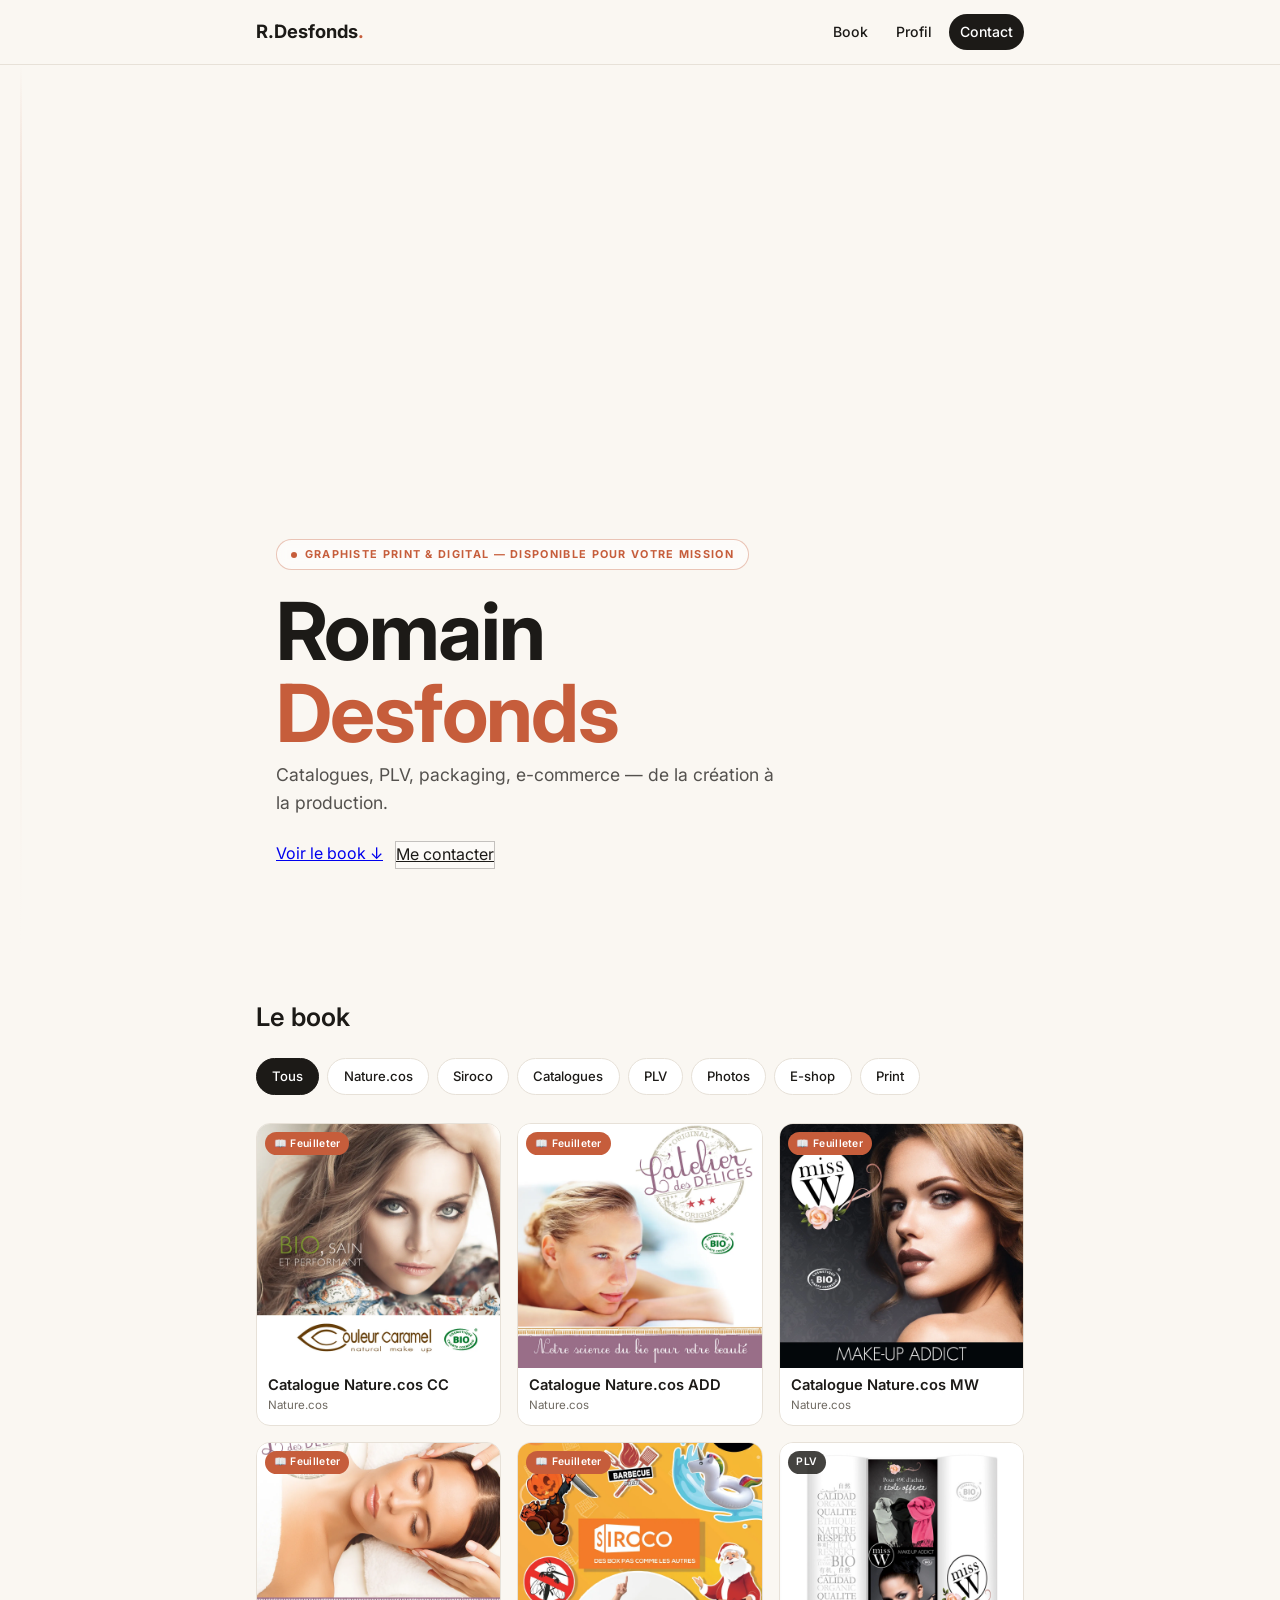
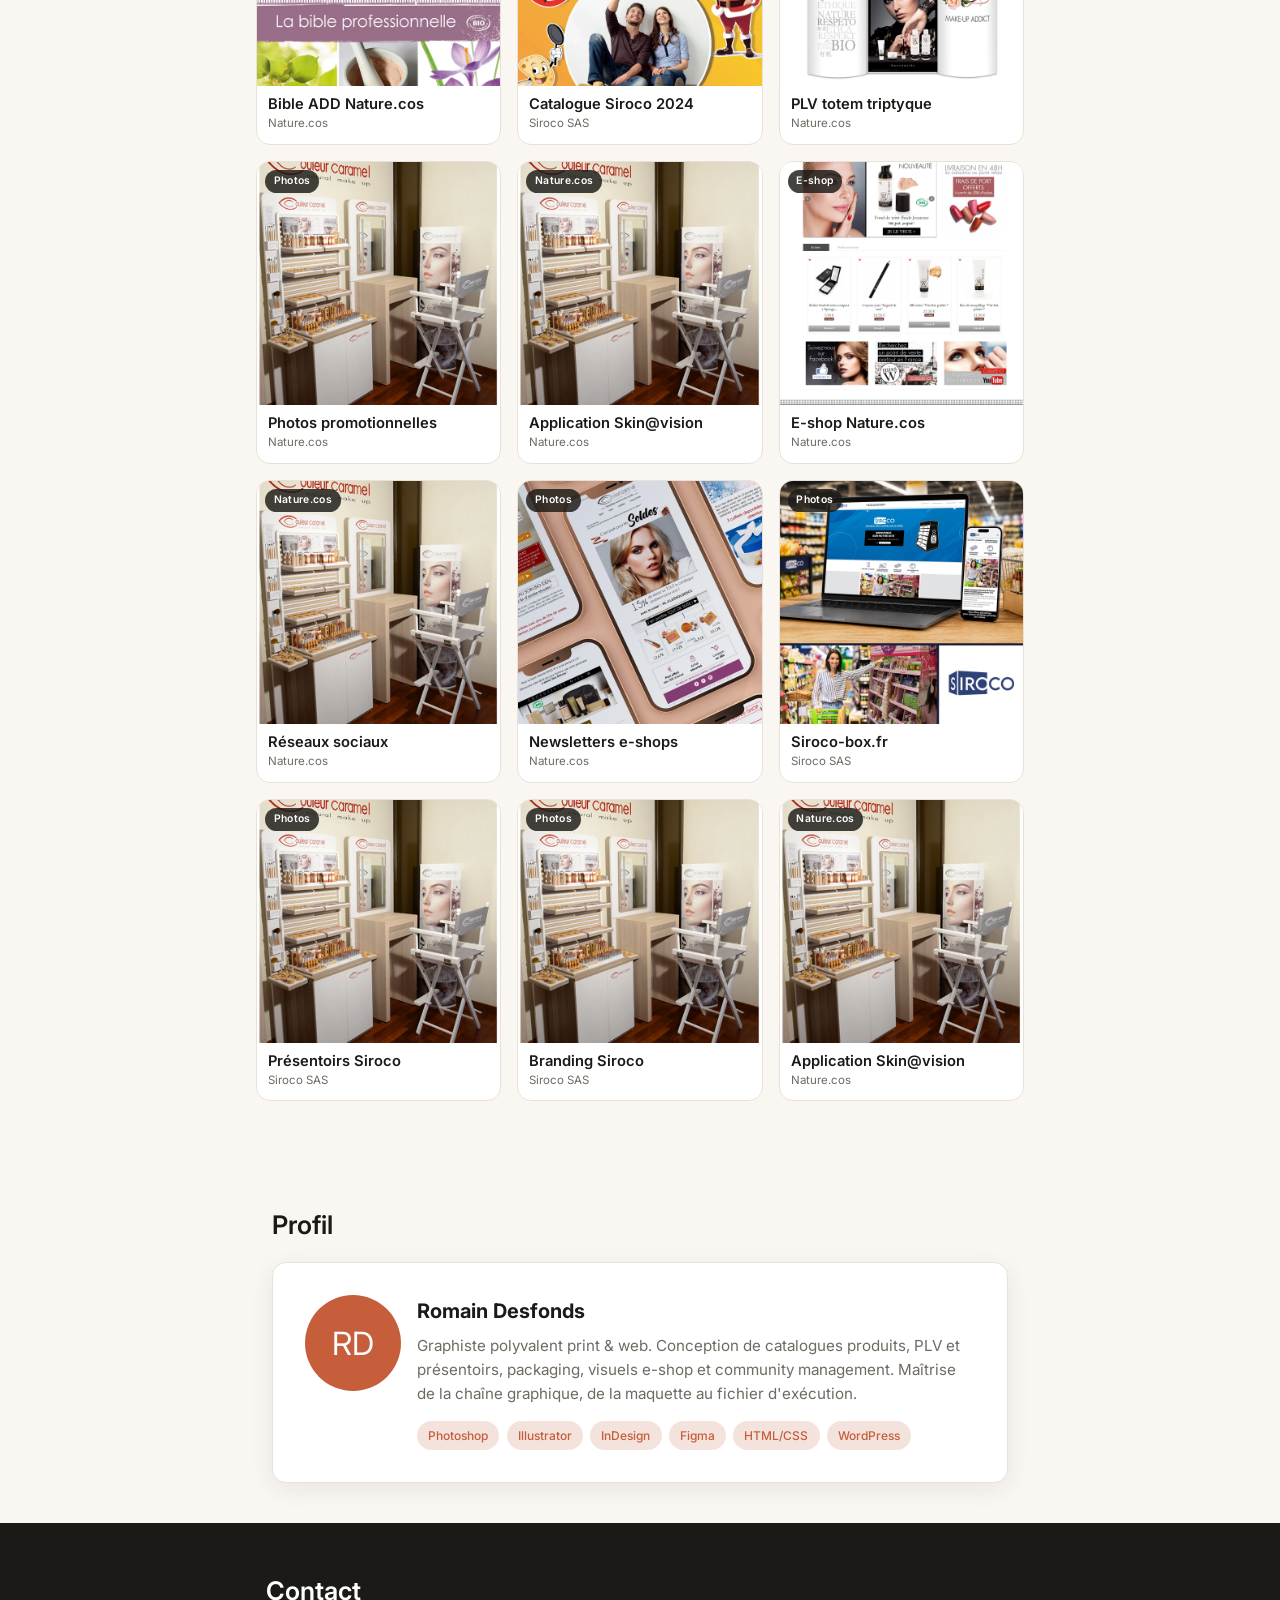
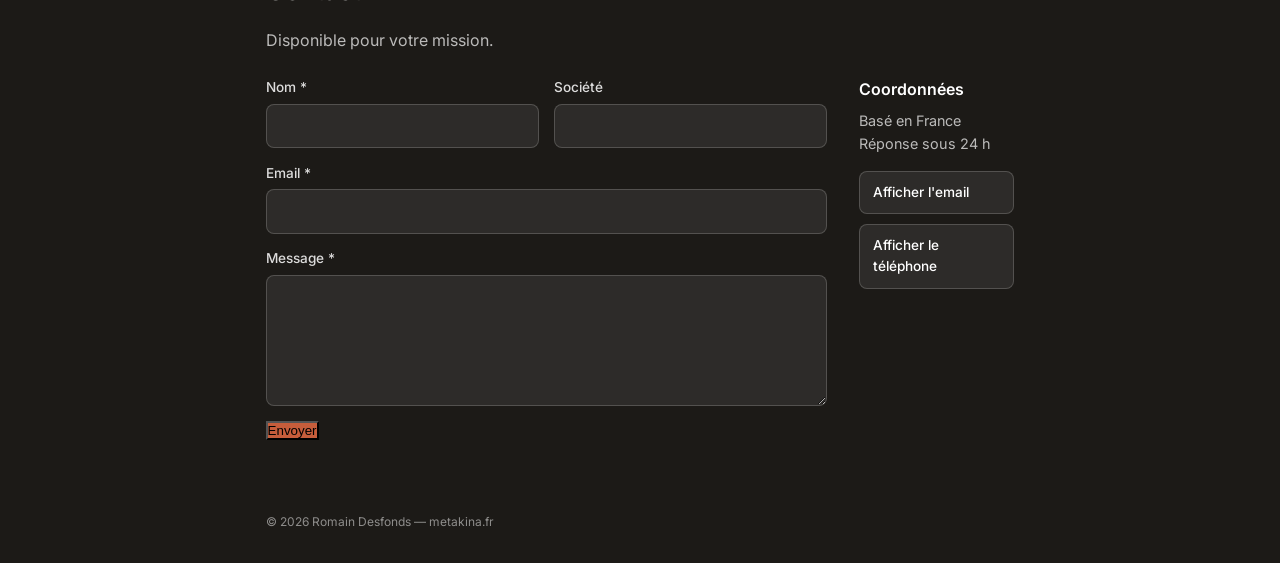
==== index.html @ f5f30b44 "maj hero" ====
<!DOCTYPE html>
<html lang="fr">
<head>
  <meta charset="UTF-8">
  <meta name="viewport" content="width=device-width, initial-scale=1.0">

  <!-- ===== SEO de base — ✏️ à personnaliser =====
       Title : 50-60 caractères max, mots-clés métier en premier -->
  <title>Graphiste print & digital — Book de Romain Desfonds</title>
  <meta name="description" content="Book de Romain Desfonds, graphiste print & digital : catalogues produits, PLV, présentoirs, packaging, visuels e-shop, newsletters et community management.">
  <meta name="author" content="Romain Desfonds">
  <meta name="robots" content="index, follow">
  <!-- ✏️ URL définitive de la page (évite le contenu dupliqué) -->
  <link rel="canonical" href="https://metakina.fr/book/">
  <meta name="theme-color" content="#faf7f2">

  <!-- ===== Open Graph (aperçu lors d'un partage LinkedIn, mail, etc.) ===== -->
  <meta property="og:type" content="website">
  <meta property="og:site_name" content="Romain Desfonds — Graphiste">
  <meta property="og:title" content="Graphiste print & digital — Book de Romain Desfonds">
  <meta property="og:description" content="Catalogues, PLV, packaging, e-shop : découvrez mon book en ligne.">
  <meta property="og:url" content="https://metakina.fr/book/">
  <!-- ✏️ Image d'aperçu 1200×630 (JPG/PNG, < 300 Ko) à créer -->
  <meta property="og:image" content="https://metakina.fr/book/assets/og-image.jpg">
  <meta property="og:locale" content="fr_FR">

  <!-- ===== Twitter/X card ===== -->
  <meta name="twitter:card" content="summary_large_image">
  <meta name="twitter:title" content="Graphiste print & digital — Book de Romain Desfonds">
  <meta name="twitter:description" content="Catalogues, PLV, packaging, e-shop : découvrez mon book en ligne.">
  <meta name="twitter:image" content="https://metakina.fr/book/assets/og-image.jpg">

  <!-- ✏️ Favicon à déposer à la racine -->
  <link rel="icon" href="favicon.ico" sizes="any">

  <!-- ===== Polices ===== -->
  <link rel="preconnect" href="https://fonts.googleapis.com">
  <link rel="preconnect" href="https://fonts.gstatic.com" crossorigin>
  <link href="https://fonts.googleapis.com/css2?family=Inter:wght@400;500;600;700&display=swap" rel="stylesheet">
  <link rel="stylesheet" href="assets/css/style.css">

  <!-- ===== Données structurées (Google : fiche personne/pro) ===== -->
  <script type="application/ld+json">
  {
    "@context": "https://schema.org",
    "@type": "Person",
    "name": "Romain Desfonds",
    "jobTitle": "Graphiste print & digital",
    "url": "https://metakina.fr/book/",
    "email": "mailto:romain.desfonds@gmail.com",
    "knowsAbout": ["Catalogues produits", "PLV", "Packaging", "E-commerce", "Community management", "Print", "Webdesign"],
    "nationality": "FR"
  }
  </script>
</head>
<body>

  <!-- ===== Header ===== -->
  <header class="site-header">
    <a class="logo" href="#top">R.Desfonds<span class="logo-dot">.</span></a>
    <nav class="site-nav" aria-label="Navigation principale">
      <a href="#book">Book</a>
      <a href="#profil">Profil</a>
      <a href="#contact" class="nav-cta">Contact</a>
    </nav>
  </header>

  <!-- Contenu principal : un seul <main> par page (repère pour Google et lecteurs d'écran) -->
  <main>

  <section class="hero" id="top">
  <!-- ✏️ Dépose ton fallback ici : assets/hero/hero-fallback.jpg (1920×1080 mini)
       Quand ta vidéo sera prête, ajoute juste le src ci-dessous (mp4, ~5-10 Mo max, muet). -->
  <video autoplay muted loop playsinline
         class="hero-media"
         poster="assets/hero/hero-fallback.jpg"
         src="assets/hero/hero-bg.mp4"></video>

  <div class="hero-line"></div>
  <div class="hero-vignette"></div>

  <div class="hero-content">
    <div class="hero-badge">
      <span class="dot"></span> Graphiste print &amp; digital — disponible pour votre mission
    </div>
    <h1 class="hero-name">Romain<br><span class="last">Desfonds</span></h1>
    <p class="hero-sub">
      Catalogues, PLV, packaging, e-commerce — de la création à la production.
    </p>
    <div class="hero-actions">
      <a href="#book" class="btn btn-primary">Voir le book ↓</a>
      <a href="#contact" class="btn btn-ghost">Me contacter</a>
    </div>
  </div>
</section>

  <!-- ===== Galerie / Book ===== -->
  <section id="book" class="gallery-section">
    <h2 class="section-title">Le book</h2>

    <!-- Filtres (chips scrollables sur mobile) — générés en JS -->
    <div class="filters" id="filters" role="tablist" aria-label="Filtrer les projets"></div>

    <!-- Grille — générée en JS depuis ITEMS -->
    <div class="grid" id="grid"></div>

    <p class="empty-msg" id="emptyMsg" hidden>Aucun projet dans cette catégorie pour le moment.</p>
  </section>

  <!-- ===== Profil ===== -->
  <section id="profil" class="profile-section">
    <h2 class="section-title">Profil</h2>
    <div class="profile-card">
      <div class="profile-avatar" aria-hidden="true">RD</div>
      <div class="profile-text">
        <h3>Romain Desfonds</h3>
        <p>
          <!-- ✏️ Remplace ce texte par ta présentation -->
          Graphiste polyvalent print &amp; web. Conception de catalogues produits,
          PLV et présentoirs, packaging, visuels e-shop et community management.
          Maîtrise de la chaîne graphique, de la maquette au fichier d'exécution.
        </p>
        <ul class="skills">
          <li>Photoshop</li><li>Illustrator</li><li>InDesign</li>
          <li>Figma</li><li>HTML/CSS</li><li>WordPress</li>
        </ul>
      </div>
    </div>
  </section>

  </main>

  <!-- ===== Contact ===== -->
  <footer id="contact" class="contact-section">
    <div class="contact-inner">
      <h2 class="section-title">Contact</h2>
      <p class="contact-intro">Disponible pour votre mission.</p>

      <div class="contact-grid">
        <!-- Colonne 75% : formulaire (l'email de destination reste côté serveur, dans contact.php) -->
        <form id="contactForm" class="contact-form" method="post" action="contact.php" novalidate>
          <div class="form-row">
            <label>Nom *
              <input type="text" name="nom" required autocomplete="name">
            </label>
            <label>Société
              <input type="text" name="societe" autocomplete="organization">
            </label>
          </div>
          <label>Email *
            <input type="email" name="email" required autocomplete="email">
          </label>
          <label>Message *
            <textarea name="message" rows="5" required></textarea>
          </label>
          <!-- Honeypot anti-bots : invisible pour un humain, un bot le remplit -->
          <input type="text" name="website" class="hp" tabindex="-1" autocomplete="off" aria-hidden="true">
          <input type="hidden" name="ts" id="formTs">
          <button type="submit" class="btn btn-primary">Envoyer</button>
          <p class="form-status" id="formStatus" role="status"></p>
        </form>

        <!-- Colonne 25% : coordonnées (email et téléphone assemblés en JS, jamais en clair dans le HTML) -->
        <aside class="contact-aside">
          <h3>Coordonnées</h3>
          <p>Basé en France<br>Réponse sous 24&nbsp;h</p>
          <button class="reveal-btn" id="revealMail" type="button">Afficher l'email</button>
          <button class="reveal-btn" id="revealTel" type="button">Afficher le téléphone</button>
        </aside>
      </div>

      <p class="footer-note">© 2026 Romain Desfonds — metakina.fr</p>
    </div>
  </footer>

  <!-- ===== Modale fiche produit (type Amazon) ===== -->
  <div class="overlay" id="productOverlay" hidden>
    <div class="product-modal" role="dialog" aria-modal="true" aria-labelledby="pmTitle">
      <button class="close-btn" data-close aria-label="Fermer">×</button>
      <div class="pm-media">
        <div class="pm-main"><img id="pmMainImg" src="" alt=""></div>
        <div class="pm-thumbs" id="pmThumbs"></div>
      </div>
      <div class="pm-info">
        <p class="pm-client" id="pmClient"></p>
        <h3 id="pmTitle"></h3>
        <p class="pm-desc" id="pmDesc"></p>
        <div class="pm-tags" id="pmTags"></div>
      </div>
    </div>
  </div>

  <!-- ===== Viewer catalogue (flipbook) ===== -->
  <div class="overlay overlay-dark" id="bookOverlay" hidden>
    <div class="book-viewer" role="dialog" aria-modal="true" aria-labelledby="bvTitle">
      <div class="bv-bar">
        <span id="bvTitle"></span>
        <button class="close-btn" data-close aria-label="Fermer">×</button>
      </div>
      <div class="bv-stage"><div id="flipbook"></div></div>
      <div class="bv-controls">
        <button id="bvPrev" class="bv-btn" aria-label="Page précédente">‹</button>
        <span id="bvPageInfo"></span>
        <button id="bvNext" class="bv-btn" aria-label="Page suivante">›</button>
      </div>
    </div>
  </div>

  <!-- Lib flipbook (pages qui tournent, tactile) -->
  <script src="https://cdn.jsdelivr.net/npm/page-flip@2.0.7/dist/js/page-flip.browser.js"></script>
  <script src="assets/js/script.js"></script>
</body>
</html>
---- assets/css/style.css ----
/* ============================================================
   Book graphiste — mobile first
   Palette : crème / encre / accent terracotta
   ============================================================ */

:root {
  --bg: #faf7f2;
  --ink: #1c1a17;
  --muted: #6f6a62;
  --accent: #c65d3b;
  --accent-soft: #f3e3dc;
  --card: #ffffff;
  --border: #e7e1d8;
  --radius: 14px;
  --shadow: 0 6px 24px rgba(28, 26, 23, .08);
  --font-title: "Inter", system-ui, sans-serif;
  --font-body: "Inter", system-ui, sans-serif;
}

* { box-sizing: border-box; margin: 0; padding: 0; }

html { scroll-behavior: smooth; }

body {
  font-family: var(--font-body);
  font-size: 1em;
  font-weight: 400;
  background: var(--bg);
  color: var(--ink);
  line-height: 1.6;
  -webkit-font-smoothing: antialiased;
}

/* Hiérarchie typographique : h1 bold 2em / h2 semibold 1.6em / texte 1em regular */
h1 { font-weight: 700; font-size: 2em; }
h2 { font-weight: 600; font-size: 1.6em; }

img { display: block; max-width: 100%; }

/* ===== Header ===== */
.site-header {
  position: sticky;
  top: 0;
  z-index: 50;
  display: flex;
  align-items: center;
  justify-content: space-between;
  padding: .8rem 1rem;
  background: rgba(250, 247, 242, .92);
  backdrop-filter: blur(8px);
  border-bottom: 1px solid var(--border);
}

.logo {
  font-family: var(--font-title);
  font-weight: 700;
  font-size: 1.15rem;
  color: var(--ink);
  text-decoration: none;
}
.logo-dot { color: var(--accent); }

.site-nav { display: flex; gap: .35rem; }
.site-nav a {
  color: var(--ink);
  text-decoration: none;
  font-size: .88rem;
  font-weight: 500;
  padding: .4rem .7rem;
  border-radius: 999px;
}
.site-nav a:hover { background: var(--accent-soft); }
.site-nav .nav-cta { background: var(--ink); color: #fff; }
.site-nav .nav-cta:hover { background: var(--accent); }

/* ===== Hero — plein écran, fallback mobile, vidéo desktop, ambiance chaude ===== */

/* --- Base mobile : pas de vidéo, juste le fallback + voile --- */
.hero {
  position: relative;
  min-height: 100svh;
  display: flex;
  align-items: flex-end;
  overflow: hidden;
  background-color: var(--bg);
  background-image: url('assets/hero/hero-fallback.jpg');
  background-size: cover;
  background-position: center;
}

.hero-media { display: none; } /* activée en desktop, voir breakpoint */

.hero-line { display: none; } /* décor desktop uniquement */

.hero-vignette {
  position: absolute;
  inset: 0;
  background: linear-gradient(
    to top,
    var(--bg) 0%,
    rgba(250, 247, 242, .85) 30%,
    rgba(250, 247, 242, .35) 60%,
    rgba(250, 247, 242, .05) 100%
  );
  pointer-events: none;
}

.hero-content {
  position: relative;
  z-index: 2;
  width: 100%;
  padding: 0 1.25rem clamp(2.5rem, 9vw, 6rem);
}

.hero-badge {
  display: inline-flex;
  align-items: center;
  gap: .5rem;
  font-size: .68rem;
  font-weight: 700;
  letter-spacing: .12em;
  text-transform: uppercase;
  color: var(--accent);
  border: 1px solid rgba(198, 93, 59, .35);
  background: rgba(255, 255, 255, .55);
  backdrop-filter: blur(6px);
  padding: .35rem .85rem;
  border-radius: 999px;
  margin-bottom: 1.25rem;
}
.hero-badge .dot {
  width: 6px; height: 6px;
  background: var(--accent);
  border-radius: 50%;
  animation: heroBlink 2s infinite;
}

.hero-name {
  font-family: var(--font-title);
  font-size: clamp(2.2rem, 9vw, 5rem);
  font-weight: 700;
  line-height: 1.02;
  letter-spacing: -.02em;
  color: var(--ink);
  margin-bottom: .5rem;
}
.hero-name .last { color: var(--accent); }

.hero-sub {
  font-size: .95rem;
  color: var(--ink);
  opacity: .75;
  line-height: 1.6;
  margin-bottom: 1.5rem;
  max-width: 32rem;
}

.hero-actions { display: flex; gap: .75rem; flex-wrap: wrap; }

.btn-ghost {
  border: 1px solid rgba(28, 26, 23, .25);
  color: var(--ink);
  background: rgba(255, 255, 255, .4);
  transition: all .2s;
}
.btn-ghost:hover { border-color: var(--accent); color: var(--accent); background: #fff; }

/* ===== Sections ===== */
.section-title {
  margin-bottom: 1rem;
}

/* Mobile : sections pleine largeur (pas de limite) */
.gallery-section { padding: 1rem 1rem 3rem; margin: 0 auto; }

/* ===== Filtres (chips) ===== */
.filters {
  display: flex;
  gap: .5rem;
  overflow-x: auto;
  padding: .25rem 0 .75rem;
  margin-bottom: 1rem;
  scrollbar-width: none;
  -webkit-overflow-scrolling: touch;
}
.filters::-webkit-scrollbar { display: none; }

.chip {
  flex: 0 0 auto;
  font: inherit;
  font-size: .82rem;
  font-weight: 500;
  padding: .45rem .95rem;
  border-radius: 999px;
  border: 1px solid var(--border);
  background: var(--card);
  color: var(--ink);
  cursor: pointer;
  white-space: nowrap;
  transition: all .15s;
}
.chip:hover { border-color: var(--accent); color: var(--accent); }
.chip.active { background: var(--ink); border-color: var(--ink); color: #fff; }

/* ===== Grille (flexbox : les visuels s'encastrent en lignes) ===== */
.grid {
  display: flex;
  flex-wrap: wrap;
  gap: .75rem;
}

.card {
  /* 2 visuels par ligne sur mobile */
  flex: 1 1 calc(50% - .375rem);
  max-width: calc(50% - .375rem);
  position: relative;
  border-radius: var(--radius);
  overflow: hidden;
  background: var(--card);
  border: 1px solid var(--border);
  cursor: pointer;
  transition: transform .2s, box-shadow .2s;
  animation: cardIn .3s ease both;
}
@keyframes cardIn {
  from { opacity: 0; transform: translateY(8px); }
  to   { opacity: 1; transform: none; }
}
.card:hover { transform: translateY(-3px); box-shadow: var(--shadow); }

/* Visuels sources en 1200×1200 : affichage plein cadre sans recadrage.
   Le ratio imposé garantit des blocs identiques quelle que soit l'image. */
.card img { width: 100%; aspect-ratio: 1 / 1; object-fit: cover; }

.card-label {
  padding: .55rem .7rem .7rem;
}
.card-label h3 { font-size: .85rem; font-weight: 600; line-height: 1.3; }
.card-label p { font-size: .72rem; color: var(--muted); }

.card-badge {
  position: absolute;
  top: .5rem;
  left: .5rem;
  background: rgba(28, 26, 23, .82);
  color: #fff;
  font-size: .65rem;
  font-weight: 600;
  padding: .2rem .55rem;
  border-radius: 999px;
  letter-spacing: .03em;
}
.card-badge.badge-book { background: var(--accent); }

.empty-msg { color: var(--muted); text-align: center; padding: 2rem 0; }

/* ===== Profil ===== */
.profile-section { padding: 2.5rem 1rem; margin: 0 auto; }

.profile-card {
  display: flex;
  flex-direction: column;
  align-items: flex-start;
  gap: 1rem;
  background: var(--card);
  border: 1px solid var(--border);
  border-radius: var(--radius);
  padding: 1.5rem;
  box-shadow: var(--shadow);
}

.profile-avatar {
  width: 72px;
  height: 72px;
  border-radius: 50%;
  background: var(--accent);
  color: #fff;
  font-family: var(--font-title);
  font-size: 1.5rem;
  display: grid;
  place-items: center;
  flex-shrink: 0;
}

.profile-text h3 { font-family: var(--font-title); font-size: 1.25rem; margin-bottom: .4rem; }
.profile-text p { color: var(--muted); font-size: .95rem; }

.skills {
  list-style: none;
  display: flex;
  flex-wrap: wrap;
  gap: .45rem;
  margin-top: .9rem;
}
.skills li {
  font-size: .75rem;
  font-weight: 500;
  background: var(--accent-soft);
  color: var(--accent);
  padding: .3rem .7rem;
  border-radius: 999px;
}

/* ===== Contact ===== */
.contact-section {
  padding: 3rem 1rem 2rem;
  background: var(--ink);
  color: #fff;
}
.contact-section .section-title { color: #fff; }
.contact-intro { color: rgba(255, 255, 255, .7); margin-bottom: 1.5rem; }
.contact-section .btn-primary { background: var(--accent); }
.contact-section .btn-primary:hover { background: #fff; color: var(--ink); }

/* Mobile : colonnes empilées ; desktop : 75 / 25 (voir breakpoint) */
.contact-grid {
  display: flex;
  flex-direction: column;
  gap: 2rem;
}

.contact-form { display: flex; flex-direction: column; gap: .9rem; }
.form-row { display: flex; flex-direction: column; gap: .9rem; }

.contact-form label {
  display: flex;
  flex-direction: column;
  gap: .3rem;
  font-size: .85rem;
  font-weight: 500;
  color: rgba(255, 255, 255, .85);
  flex: 1;
}
.contact-form input,
.contact-form textarea {
  font: inherit;
  color: #fff;
  background: rgba(255, 255, 255, .08);
  border: 1px solid rgba(255, 255, 255, .18);
  border-radius: 8px;
  padding: .65rem .8rem;
}
.contact-form input:focus,
.contact-form textarea:focus {
  outline: none;
  border-color: var(--accent);
  background: rgba(255, 255, 255, .12);
}
.contact-form textarea { resize: vertical; }
.contact-form .btn { align-self: flex-start; }

/* Honeypot : hors écran (surtout pas display:none, certains bots le détectent) */
.hp { position: absolute; left: -9999px; width: 1px; height: 1px; opacity: 0; }

.form-status { font-size: .85rem; min-height: 1.3em; }
.form-status.ok { color: #8fce9a; }
.form-status.err { color: #e89a8a; }

.contact-aside h3 { font-size: 1em; font-weight: 600; margin-bottom: .4rem; }
.contact-aside p { color: rgba(255, 255, 255, .7); font-size: .9rem; margin-bottom: 1rem; }

.reveal-btn {
  display: block;
  width: 100%;
  font: inherit;
  font-size: .85rem;
  font-weight: 500;
  text-align: left;
  color: #fff;
  background: rgba(255, 255, 255, .08);
  border: 1px solid rgba(255, 255, 255, .18);
  border-radius: 8px;
  padding: .6rem .8rem;
  margin-bottom: .6rem;
  cursor: pointer;
}
.reveal-btn:hover { border-color: var(--accent); }
.contact-aside a { color: var(--accent); word-break: break-all; }

.footer-note { font-size: .75rem; margin-top: 2.5rem; color: rgba(255, 255, 255, .5); }

/* ============================================================
   Overlays / modales
   ============================================================ */
.overlay {
  position: fixed;
  inset: 0;
  z-index: 100;
  background: rgba(28, 26, 23, .55);
  backdrop-filter: blur(4px);
  display: flex;
  align-items: center;
  justify-content: center;
  padding: 1rem;
  animation: fadeIn .35s ease;
}
.overlay[hidden] { display: none; }
.overlay-dark { background: rgba(15, 14, 12, .88); }

@keyframes fadeIn { from { opacity: 0; } to { opacity: 1; } }

/* Apparition douce des contenus de modale (fiche produit + flipbook) */
@keyframes softIn {
  from { opacity: 0; transform: translateY(18px) scale(.97); }
  to   { opacity: 1; transform: none; }
}

.close-btn {
  background: var(--ink);
  color: #fff;
  border: none;
  width: 34px;
  height: 34px;
  border-radius: 50%;
  font-size: 1.15rem;
  line-height: 1;
  cursor: pointer;
  flex-shrink: 0;
}
.close-btn:hover { background: var(--accent); }

/* ===== Modale fiche produit (type Amazon) ===== */
.product-modal {
  position: relative;
  background: var(--card);
  border-radius: var(--radius);
  width: 100%;
  /* ×1,5 desktop (ex-920px) : 88vw sur écrans moyens, plafonné à 1380px
     sur les grands — min() prend automatiquement la plus petite valeur. */
  max-width: min(1380px, 88vw);
  max-height: 92dvh;
  overflow-y: auto;
  padding: 1.25rem;
  animation: softIn .5s cubic-bezier(.16, 1, .3, 1);
}
.product-modal .close-btn { position: absolute; top: .75rem; right: .75rem; z-index: 2; }

.pm-main {
  border-radius: 10px;
  overflow: hidden;
  border: 1px solid var(--border);
  background: #fff;
}
.pm-main img {
  width: 100%;
  aspect-ratio: 1 / 1;
  object-fit: contain;
  transition: opacity .25s ease; /* fondu au changement de vignette */
}

.pm-thumbs {
  display: flex;
  gap: .5rem;
  margin-top: .6rem;
  overflow-x: auto;
  padding-bottom: .25rem;
}
.pm-thumbs button {
  flex: 0 0 auto;
  width: 90px;   /* vignettes agrandies en proportion (ex-60px) */
  height: 90px;
  padding: 0;
  border-radius: 8px;
  border: 2px solid var(--border);
  overflow: hidden;
  cursor: pointer;
  background: #fff;
}
.pm-thumbs button img { width: 100%; height: 100%; object-fit: cover; }
.pm-thumbs button.active { border-color: var(--accent); }
.pm-thumbs button:hover { border-color: var(--ink); }

/* Points de position (mobile uniquement — masqués en desktop) */
.pm-dots {
  display: flex;
  justify-content: center;
  gap: 6px;
  margin-top: .6rem;
}
.pm-dots span {
  width: 8px;
  height: 8px;
  border-radius: 50%;
  background: var(--border);
  transition: background .2s;
}
.pm-dots span.active { background: var(--accent); }

/* ============================================================
   MOBILE UNIQUEMENT (< 900px) : visionneuse plein écran façon
   Amazon — fond blanc opaque, visuel au centre à son ratio
   naturel, mini-vignettes en bas, navigation au swipe.
   ⚠️ Ces règles doivent IMPÉRATIVEMENT rester dans ce @media,
   sinon elles s'appliquent aussi au desktop.
   ============================================================ */
@media (max-width: 899px) {
  /* fond blanc opaque, plein écran (le flipbook garde son fond sombre) */
  #productOverlay { padding: 0; background: #fff; backdrop-filter: none; }

  .product-modal {
    width: 100%;
    height: 100dvh;
    max-width: none;
    max-height: none;
    border-radius: 0;
    padding: 1rem;
    display: flex;
    flex-direction: column;
    gap: .5rem;
  }

  /* épuré : titre seul en haut, pas de description/tags/société */
  .pm-info { order: -1; margin-top: 0; padding-right: 3rem; }
  .pm-info h3 { font-size: 1.05rem; }
  .pm-client, .pm-desc, .pm-tags { display: none; }

  /* le visuel occupe tout l'espace restant, à son ratio naturel */
  .pm-media { flex: 1; min-height: 0; display: flex; flex-direction: column; }
  .pm-main {
    flex: 1;
    min-height: 0;
    border: none;
    display: flex;
    align-items: center;
    justify-content: center;
  }
  .pm-main img {
    aspect-ratio: auto;
    width: 100%;
    max-height: 100%;
    object-fit: contain;
  }

  /* mini-vignettes centrées en bas, façon Amazon
     (elles servent aussi d'indicateur de position) */
  .pm-thumbs {
    display: flex;
    justify-content: center;
    margin-top: .5rem;
    flex: 0 0 auto;
  }
  .pm-thumbs button { width: 52px; height: 52px; border-radius: 6px; }

  /* les vignettes remplacent les points */
  .pm-dots { display: none; }
}

.pm-info { margin-top: 1rem; }
.pm-client {
  font-size: .75rem;
  font-weight: 600;
  text-transform: uppercase;
  letter-spacing: .08em;
  color: var(--accent);
}
.pm-info h3 { font-family: var(--font-title); font-size: 1.3rem; margin: .2rem 0 .5rem; }
.pm-desc { color: var(--muted); font-size: .92rem; }

.pm-tags { display: flex; flex-wrap: wrap; gap: .4rem; margin-top: .9rem; }
.pm-tags span {
  font-size: .7rem;
  font-weight: 500;
  background: var(--accent-soft);
  color: var(--accent);
  padding: .25rem .6rem;
  border-radius: 999px;
}

/* ===== Viewer catalogue (flipbook) ===== */
.book-viewer {
  width: 100%;
  max-width: 1500px; /* +50 % : le livre occupe bien plus d'écran */
  height: 100%;
  max-height: 96dvh;
  display: flex;
  flex-direction: column;
  gap: .5rem;
  animation: softIn .5s cubic-bezier(.16, 1, .3, 1);
}

.bv-bar {
  display: flex;
  align-items: center;
  justify-content: space-between;
  gap: 1rem;
  color: #fff;
}
.bv-bar span { font-family: var(--font-title); font-size: 1rem; }

.bv-stage {
  flex: 1;
  min-height: 0;
  display: flex;
  align-items: center;
  justify-content: center;
}
#flipbook { touch-action: pan-y; }
#flipbook .page {
  background: #fff;
  overflow: hidden;
  box-shadow: 0 4px 20px rgba(0, 0, 0, .4);
}
#flipbook .page img {
  width: 100%;
  height: 100%;
  object-fit: cover;
  user-select: none;
  -webkit-user-drag: none;
}

.bv-controls {
  display: flex;
  align-items: center;
  justify-content: center;
  gap: 1rem;
  color: rgba(255, 255, 255, .85);
  font-size: .85rem;
  padding-bottom: .25rem;
}
.bv-btn {
  background: rgba(255, 255, 255, .12);
  color: #fff;
  border: none;
  width: 40px;
  height: 40px;
  border-radius: 50%;
  font-size: 1.4rem;
  line-height: 1;
  cursor: pointer;
}
.bv-btn:hover { background: var(--accent); }

/* Verrouille le scroll du fond quand une modale est ouverte */
body.no-scroll { overflow: hidden; }

/* ============================================================
   Breakpoints — desktop
   ============================================================ */
@media (min-width: 640px) {
  .grid { gap: 1rem; }
  .card {
    flex: 1 1 calc(33.333% - .67rem);
    max-width: calc(33.333% - .67rem);
  }
  .card-label h3 { font-size: .92rem; }

  /* Hero : vidéo en fond + décor ligne verticale */
  .hero-media {
    display: block;
    position: absolute;
    inset: 0;
    width: 100%;
    height: 100%;
    object-fit: cover;
    opacity: .55;
  }
  .hero-line {
    display: block;
    position: absolute;
    left: 1.25rem;
    top: 0;
    bottom: 0;
    width: 2px;
    background: linear-gradient(to bottom, transparent, var(--accent) 30%, var(--accent) 70%, transparent);
    opacity: .35;
  }
}

@media (min-width: 900px) {
  /* Navbar : fond pleine largeur, contenu aligné sur la colonne de 60% */
  .site-header { padding: .9rem 20%; }

  /* Desktop : les sections tiennent dans un max-width de 60%
     ⚠️ .hero N'EST PAS dans cette liste : la section reste full-bleed,
     seul son contenu (.hero-content) est recentré, ci-dessous. */
  .gallery-section,
  .profile-section {
    max-width: 60%;
    margin-inline: auto;
  }
  .contact-inner {
    max-width: 60%;
    margin-inline: auto;
  }

  /* Hero : le contenu texte se recentre, la vidéo reste plein écran */
  .hero-content { max-width: 60%; margin-inline: auto; }
  .hero-sub { font-size: 1.1rem; }

  /* Contact : 2 colonnes 75 / 25 */
  .contact-grid { flex-direction: row; }
  .contact-form { flex: 0 0 75%; max-width: 75%; }
  .contact-aside { flex: 1; }
  .form-row { flex-direction: row; }

  .gallery-section { padding: 2rem 0 4rem; }
  .card {
    flex: 1 1 calc(33.333% - .67rem);
    max-width: calc(33.333% - .67rem);
  }

  .profile-card { flex-direction: row; padding: 2rem; }
  .profile-avatar { width: 96px; height: 96px; font-size: 2rem; }

  .product-modal {
    display: flex;
    flex-direction: column;
    gap: 1.25rem;
    padding: 2rem 2.5rem;
    max-width: min(1160px, 90vw);
  }
  .pm-info { order: -1; margin-top: 0; padding-right: 3.5rem; }

  .pm-media {
    display: flex;
    gap: 1rem;
    align-items: flex-start;
    width: 100%;
  }
  .pm-main { flex: 1; min-width: 0; }
  .pm-main img { max-height: 62vh; }

  .pm-thumbs {
    flex: 0 0 auto;
    flex-direction: column;
    width: 92px;
    margin-top: 0;
    max-height: 62vh;
    overflow-y: auto;
    overflow-x: hidden;
    padding: 3px 6px 3px 3px;
  }
  .pm-thumbs button { width: 80px; height: 80px; }
  .pm-dots { display: none; }
}
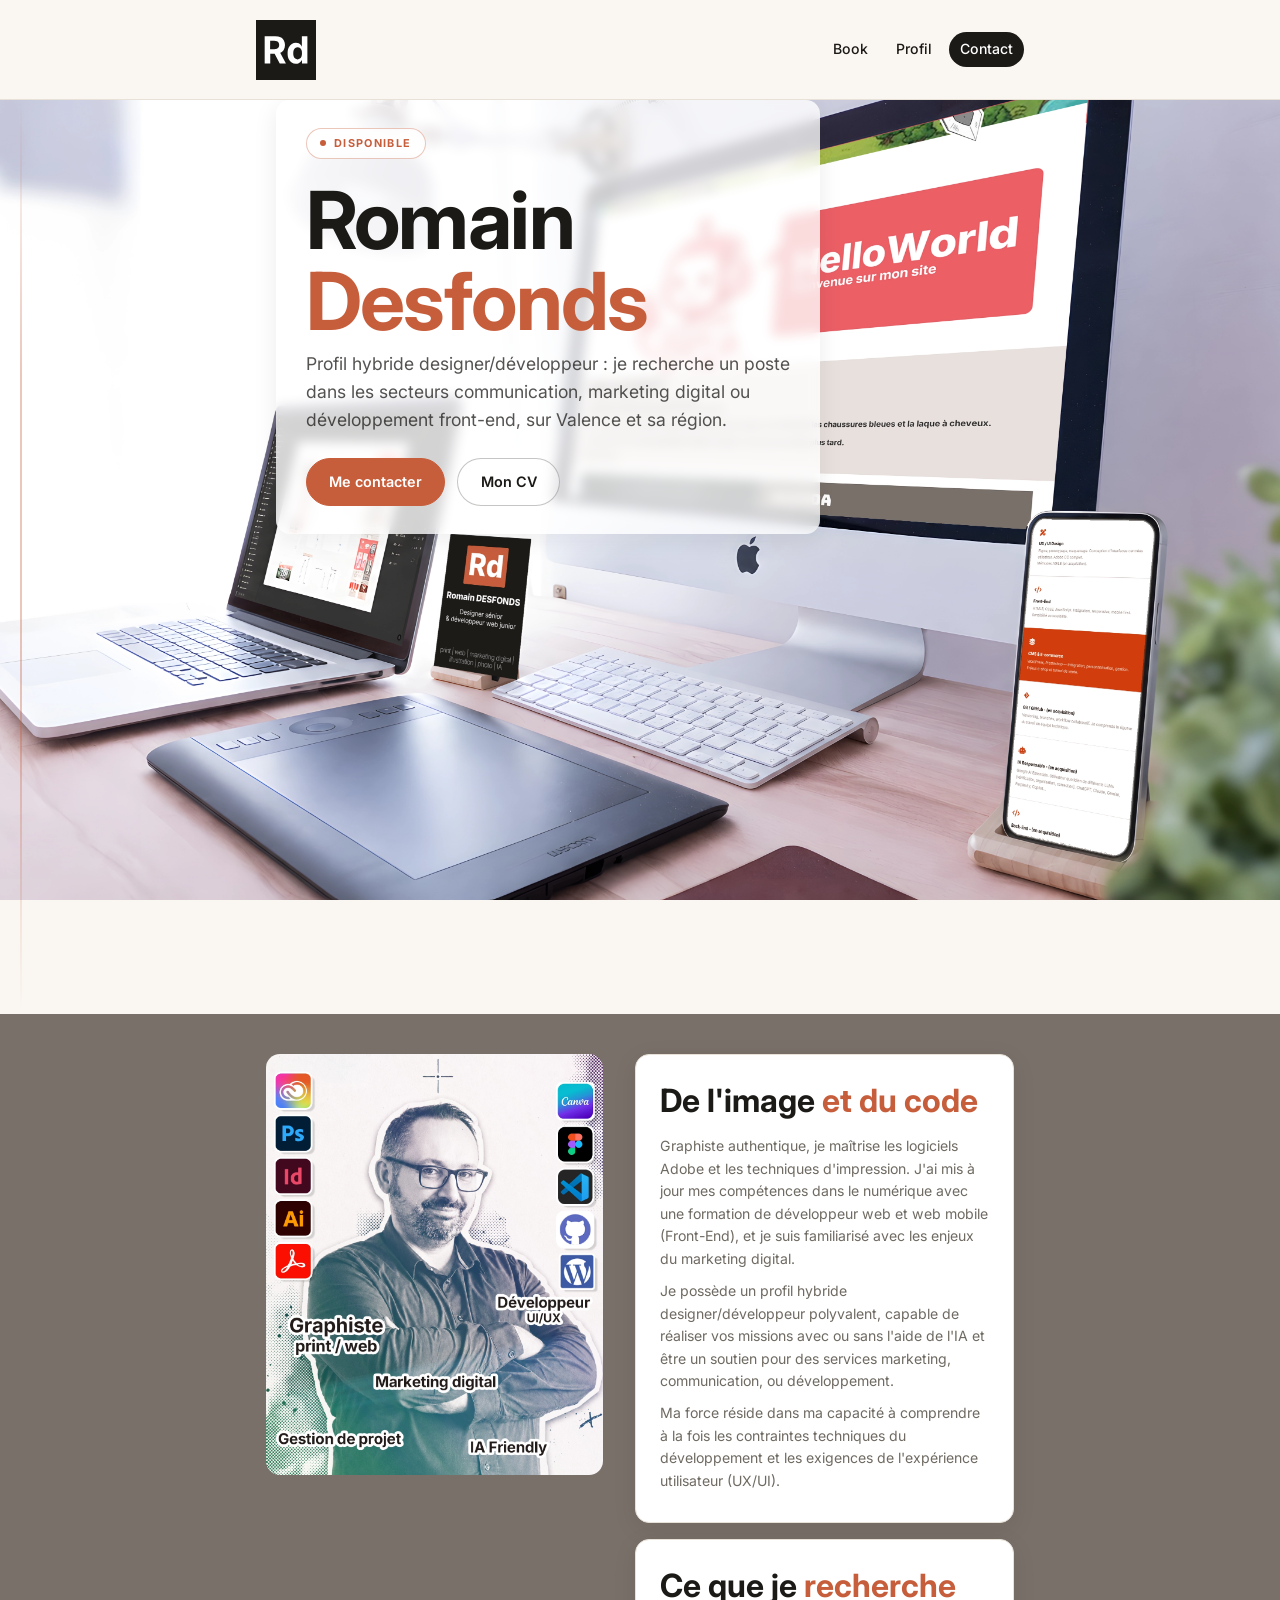
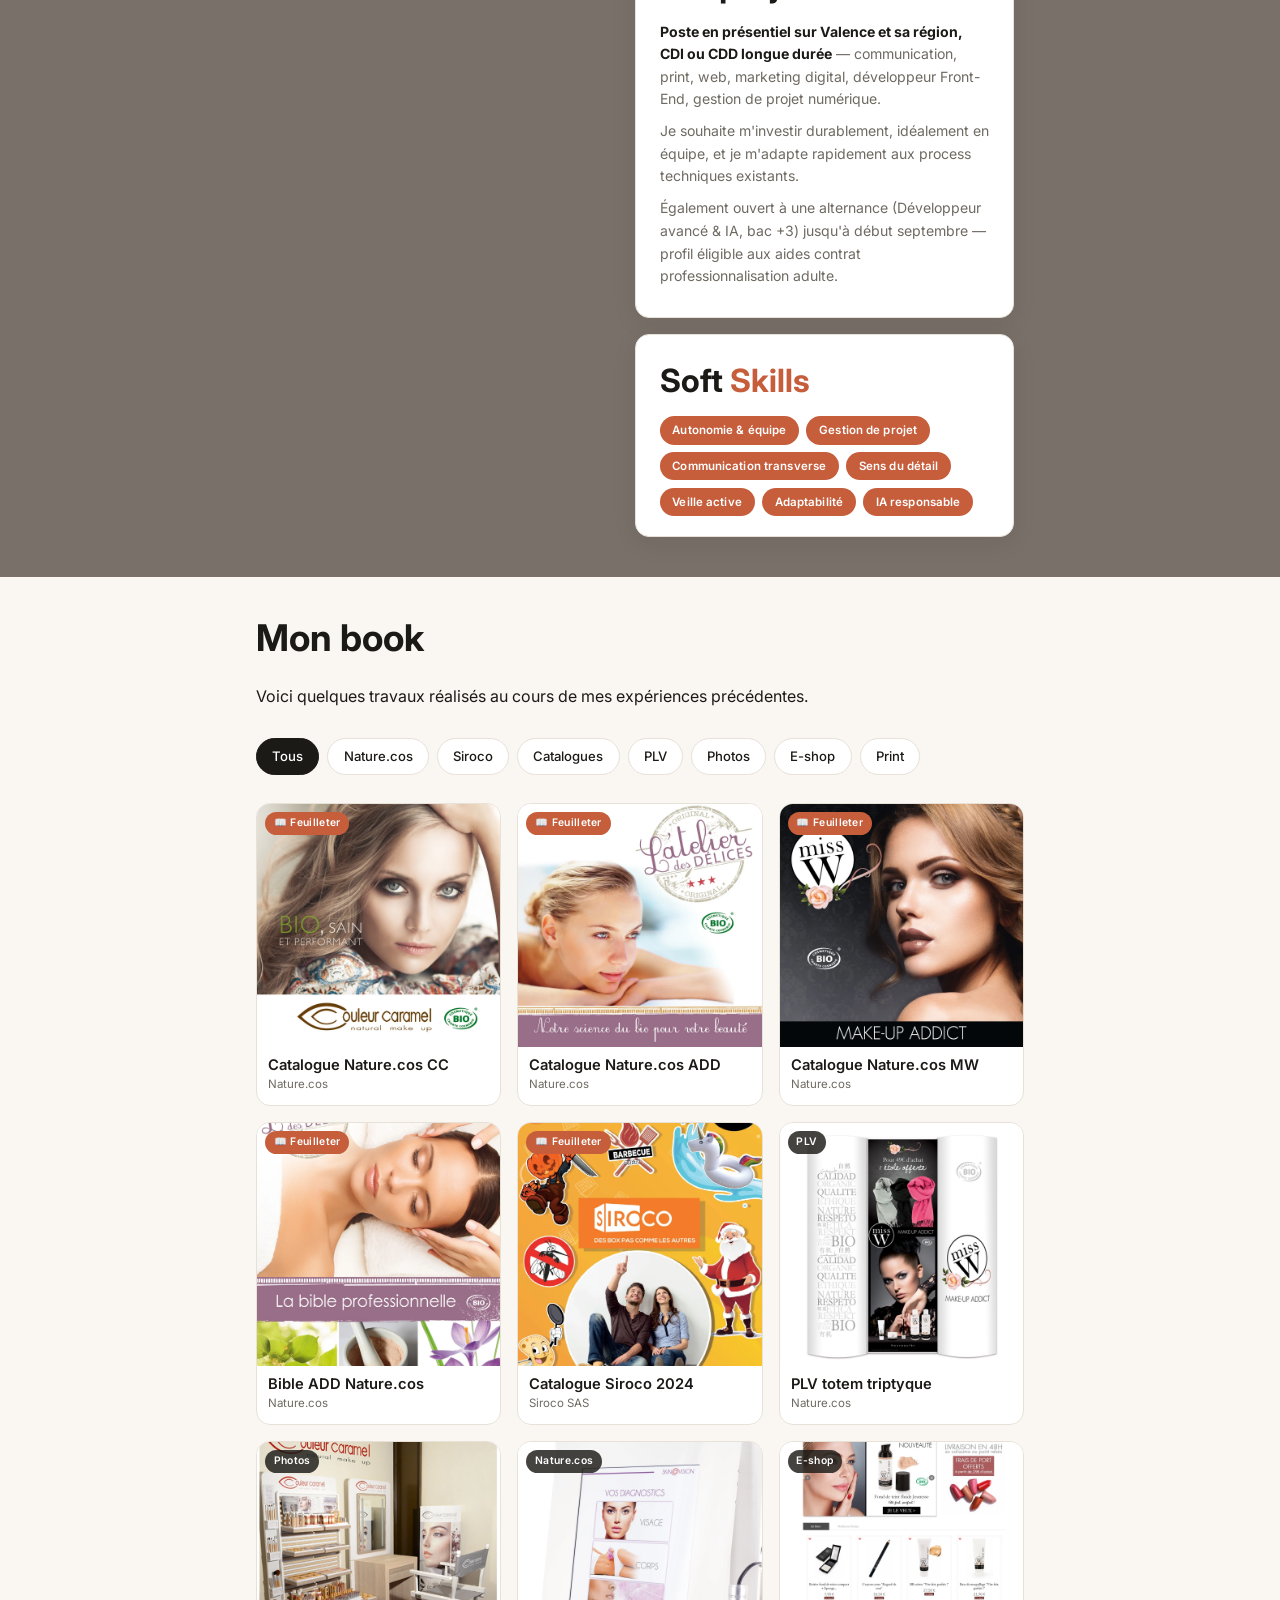
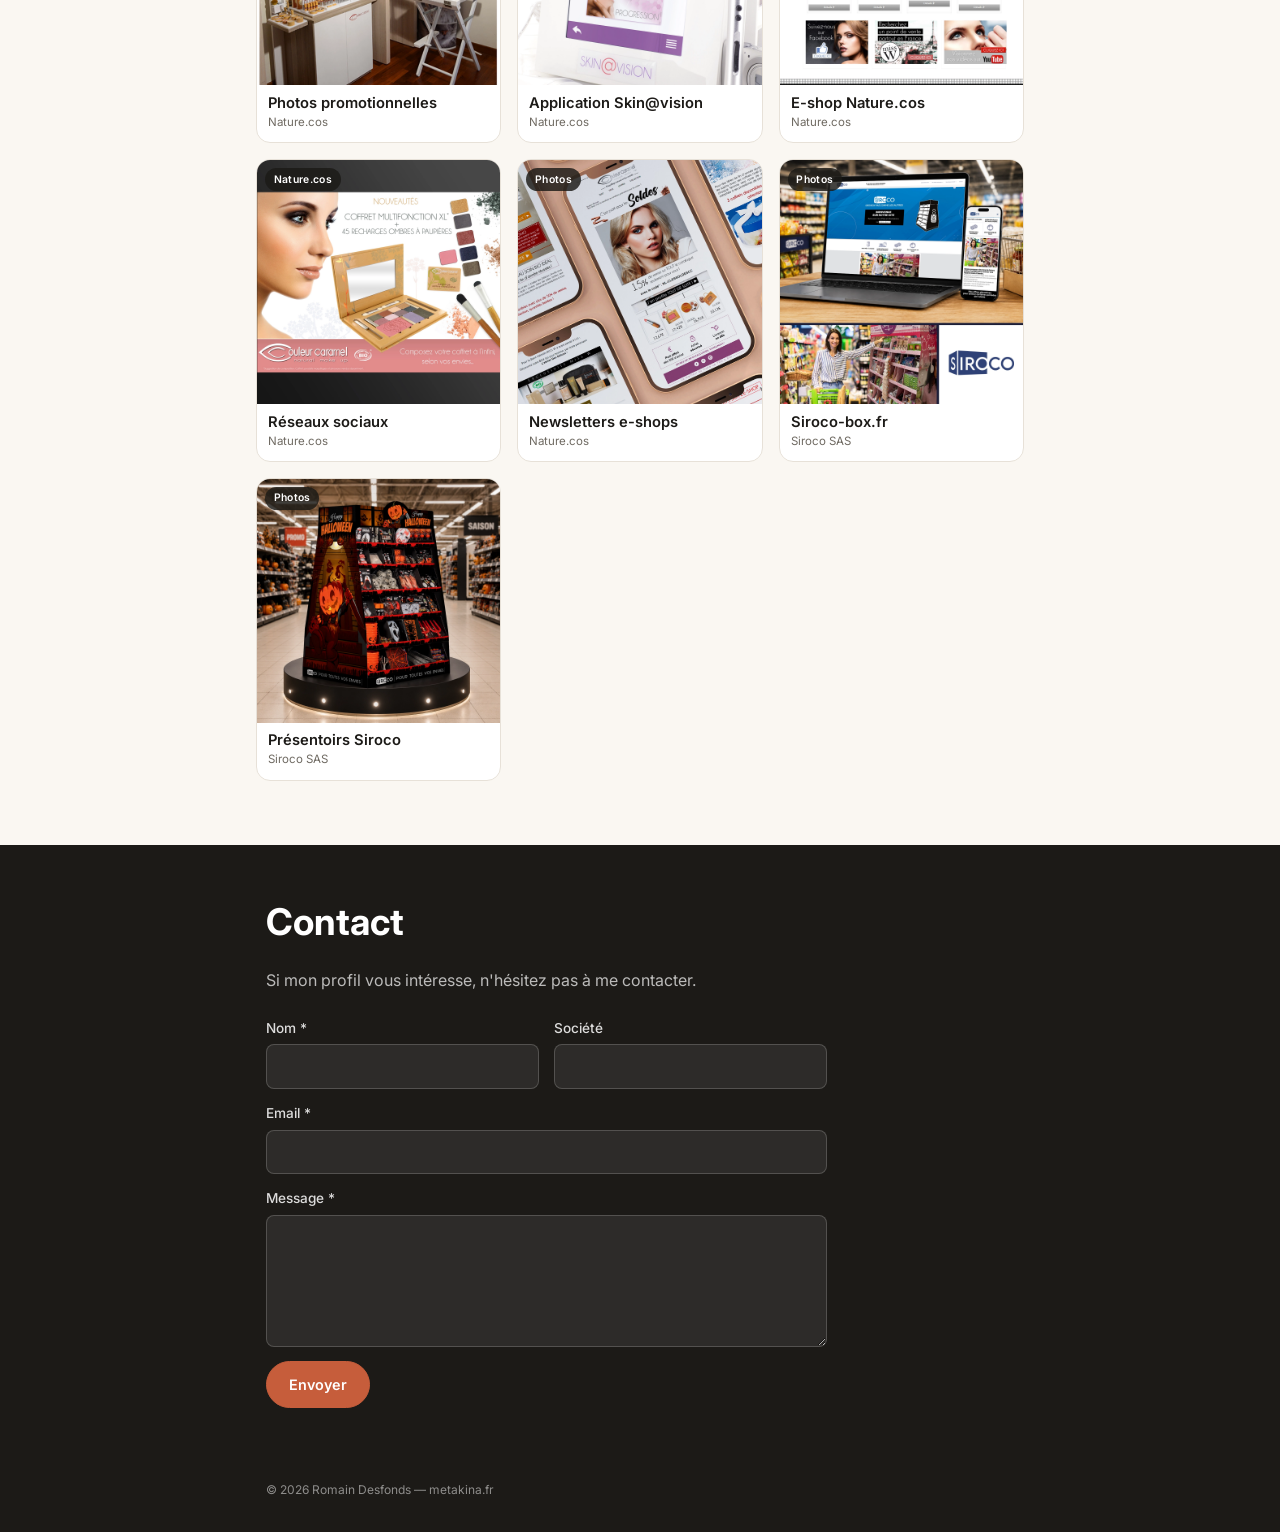
==== commit ff93ff3e: "maj mobile" ====
--- a/index.html
+++ b/index.html
@@ -10,17 +10,15 @@
   <meta name="description" content="Book de Romain Desfonds, graphiste print & digital : catalogues produits, PLV, présentoirs, packaging, visuels e-shop, newsletters et community management.">
   <meta name="author" content="Romain Desfonds">
   <meta name="robots" content="index, follow">
-  <!-- ✏️ URL définitive de la page (évite le contenu dupliqué) -->
   <link rel="canonical" href="https://metakina.fr/book/">
   <meta name="theme-color" content="#faf7f2">
 
-  <!-- ===== Open Graph (aperçu lors d'un partage LinkedIn, mail, etc.) ===== -->
+  <!-- ===== Open Graph ===== -->
   <meta property="og:type" content="website">
   <meta property="og:site_name" content="Romain Desfonds — Graphiste">
   <meta property="og:title" content="Graphiste print & digital — Book de Romain Desfonds">
   <meta property="og:description" content="Catalogues, PLV, packaging, e-shop : découvrez mon book en ligne.">
   <meta property="og:url" content="https://metakina.fr/book/">
-  <!-- ✏️ Image d'aperçu 1200×630 (JPG/PNG, < 300 Ko) à créer -->
   <meta property="og:image" content="https://metakina.fr/book/assets/og-image.jpg">
   <meta property="og:locale" content="fr_FR">
 
@@ -30,7 +28,6 @@
   <meta name="twitter:description" content="Catalogues, PLV, packaging, e-shop : découvrez mon book en ligne.">
   <meta name="twitter:image" content="https://metakina.fr/book/assets/og-image.jpg">
 
-  <!-- ✏️ Favicon à déposer à la racine -->
   <link rel="icon" href="favicon.ico" sizes="any">
 
   <!-- ===== Polices ===== -->
@@ -39,7 +36,7 @@
   <link href="https://fonts.googleapis.com/css2?family=Inter:wght@400;500;600;700&display=swap" rel="stylesheet">
   <link rel="stylesheet" href="assets/css/style.css">
 
-  <!-- ===== Données structurées (Google : fiche personne/pro) ===== -->
+  <!-- ===== Données structurées ===== -->
   <script type="application/ld+json">
   {
     "@context": "https://schema.org",
@@ -57,7 +54,9 @@
 
   <!-- ===== Header ===== -->
   <header class="site-header">
-    <a class="logo" href="#top">R.Desfonds<span class="logo-dot">.</span></a>
+    <a class="logo" href="#top">
+      <img src="assets/SVG/logo-rd.svg" alt="Romain Desfonds" class="logo-img">
+    </a>
     <nav class="site-nav" aria-label="Navigation principale">
       <a href="#book">Book</a>
       <a href="#profil">Profil</a>
@@ -65,79 +64,106 @@
     </nav>
   </header>
 
-  <!-- Contenu principal : un seul <main> par page (repère pour Google et lecteurs d'écran) -->
   <main>
 
-  <section class="hero" id="top">
-  <!-- ✏️ Dépose ton fallback ici : assets/hero/hero-fallback.jpg (1920×1080 mini)
-       Quand ta vidéo sera prête, ajoute juste le src ci-dessous (mp4, ~5-10 Mo max, muet). -->
-  <video autoplay muted loop playsinline
-         class="hero-media"
-         poster="assets/hero/hero-fallback.jpg"
-         src="assets/hero/hero-bg.mp4"></video>
-
-  <div class="hero-line"></div>
-  <div class="hero-vignette"></div>
-
-  <div class="hero-content">
-    <div class="hero-badge">
-      <span class="dot"></span> Graphiste print &amp; digital — disponible pour votre mission
-    </div>
-    <h1 class="hero-name">Romain<br><span class="last">Desfonds</span></h1>
-    <p class="hero-sub">
-      Catalogues, PLV, packaging, e-commerce — de la création à la production.
-    </p>
-    <div class="hero-actions">
-      <a href="#book" class="btn btn-primary">Voir le book ↓</a>
-      <a href="#contact" class="btn btn-ghost">Me contacter</a>
-    </div>
-  </div>
-</section>
-
-  <!-- ===== Galerie / Book ===== -->
-  <section id="book" class="gallery-section">
-    <h2 class="section-title">Le book</h2>
-
-    <!-- Filtres (chips scrollables sur mobile) — générés en JS -->
-    <div class="filters" id="filters" role="tablist" aria-label="Filtrer les projets"></div>
-
-    <!-- Grille — générée en JS depuis ITEMS -->
-    <div class="grid" id="grid"></div>
-
-    <p class="empty-msg" id="emptyMsg" hidden>Aucun projet dans cette catégorie pour le moment.</p>
-  </section>
-
-  <!-- ===== Profil ===== -->
-  <section id="profil" class="profile-section">
-    <h2 class="section-title">Profil</h2>
-    <div class="profile-card">
-      <div class="profile-avatar" aria-hidden="true">RD</div>
-      <div class="profile-text">
-        <h3>Romain Desfonds</h3>
-        <p>
-          <!-- ✏️ Remplace ce texte par ta présentation -->
-          Graphiste polyvalent print &amp; web. Conception de catalogues produits,
-          PLV et présentoirs, packaging, visuels e-shop et community management.
-          Maîtrise de la chaîne graphique, de la maquette au fichier d'exécution.
-        </p>
-        <ul class="skills">
-          <li>Photoshop</li><li>Illustrator</li><li>InDesign</li>
-          <li>Figma</li><li>HTML/CSS</li><li>WordPress</li>
-        </ul>
-      </div>
-    </div>
-  </section>
+    <!-- ===== Hero =====
+         Deux blocs d'image qui s'alternent selon la résolution (breakpoint 900px) :
+         1) .hero-mobile-img  → <img> classique, affiché < 900px (pas de background-image en mobile)
+         2) background-image sur .hero → affiché ≥ 900px (version desktop actuelle, inchangée)
+         Le CSS gère l'affichage/masquage, aucun JS nécessaire. -->
+    <section class="hero" id="top">
+
+      <!-- ✏️ Remplace par une image recadrée en portrait, pensée pour le mobile
+           (pas juste un crop automatique de l'image desktop) -->
+      <img
+        class="hero-mobile-img"
+        src="assets/img/romain-desfonds-graphiste-senior-developpeur-junior-mobile.webp"
+        alt="Portrait de Romain Desfonds, graphiste et développeur front-end"
+        width="1080" height="1350"
+      >
+
+      <div class="hero-line"></div>
+      <div class="hero-vignette"></div>
+
+      <div class="hero-content">
+        <div class="hero-textbox">
+          <span class="hero-badge"><span class="dot"></span>Disponible</span>
+          <h1 class="hero-name">Romain <span class="last">Desfonds</span></h1>
+          <p class="hero-sub">
+            Profil hybride designer/développeur : je recherche un poste dans les secteurs communication, marketing digital ou développement front-end, sur Valence et sa région.
+          </p>
+          <div class="hero-actions">
+            <a href="#contact" class="btn btn-primary">Me contacter</a>
+            <a href="assets/cv-romain-desfonds.pdf" class="btn btn-ghost" target="_blank" rel="noopener">Mon CV</a>
+          </div>
+        </div>
+      </div>
+    </section>
+
+    <!-- ===== Profil ===== -->
+    <section id="profil" class="profile-section">
+      <div class="section-inner profile-layout">
+
+        <div class="profile-photo">
+          <img src="assets/img/romain-desfonds-graphiste-senior-developpeur-junior-portrait.webp" alt="Portrait de Romain Desfonds, graphiste et développeur front-end">
+        </div>
+
+        <div class="profile-stack">
+
+          <article class="panel">
+            <h2 class="section-title">De l'image <span class="accent">et du code</span></h2>
+            <p>Graphiste authentique, je maîtrise les logiciels Adobe et les techniques d'impression. J'ai mis à jour mes compétences dans le numérique avec une formation de développeur web et web mobile (Front-End), et je suis familiarisé avec les enjeux du marketing digital.</p>
+            <p>Je possède un profil hybride designer/développeur polyvalent, capable de réaliser vos missions avec ou sans l'aide de l'IA et être un soutien pour des services marketing, communication, ou développement.</p>
+            <p>Ma force réside dans ma capacité à comprendre à la fois les contraintes techniques du développement et les exigences de l'expérience utilisateur (UX/UI).</p>
+          </article>
+
+          <article class="panel">
+            <h3 class="panel-title">Ce que je <span class="accent">recherche</span></h3>
+            <p><strong>Poste en présentiel sur Valence et sa région, CDI ou CDD longue durée</strong> — communication, print, web, marketing digital, développeur Front-End, gestion de projet numérique.</p>
+            <p>Je souhaite m'investir durablement, idéalement en équipe, et je m'adapte rapidement aux process techniques existants.</p>
+            <p>Également ouvert à une alternance (Développeur avancé &amp; IA, bac +3) jusqu'à début septembre — profil éligible aux aides contrat professionnalisation adulte.</p>
+          </article>
+
+          <article class="panel">
+            <h3 class="panel-title">Soft <span class="accent">Skills</span></h3>
+            <ul class="skill-tags">
+              <li>Autonomie &amp; équipe</li>
+              <li>Gestion de projet</li>
+              <li>Communication transverse</li>
+              <li>Sens du détail</li>
+              <li>Veille active</li>
+              <li>Adaptabilité</li>
+              <li>IA responsable</li>
+            </ul>
+          </article>
+
+        </div>
+      </div>
+    </section>
+
+    <!-- ===== Galerie / Book ===== -->
+    <section id="book" class="gallery-section">
+      <div class="section-inner">
+        <h2 class="section-title">Mon book</h2>
+      <p class="galerie-intro">Voici quelques travaux réalisés au cours de mes expériences précédentes.</p>
+
+        <div class="filters" id="filters" role="tablist" aria-label="Filtrer les projets"></div>
+
+        <div class="grid" id="grid"></div>
+
+        <p class="empty-msg" id="emptyMsg" hidden>Aucun projet dans cette catégorie pour le moment.</p>
+      </div>
+    </section>
 
   </main>
 
   <!-- ===== Contact ===== -->
   <footer id="contact" class="contact-section">
-    <div class="contact-inner">
+    <div class="section-inner">
       <h2 class="section-title">Contact</h2>
-      <p class="contact-intro">Disponible pour votre mission.</p>
+      <p class="contact-intro">Si mon profil vous intéresse, n'hésitez pas à me contacter. </p>
 
       <div class="contact-grid">
-        <!-- Colonne 75% : formulaire (l'email de destination reste côté serveur, dans contact.php) -->
         <form id="contactForm" class="contact-form" method="post" action="contact.php" novalidate>
           <div class="form-row">
             <label>Nom *
@@ -153,20 +179,11 @@
           <label>Message *
             <textarea name="message" rows="5" required></textarea>
           </label>
-          <!-- Honeypot anti-bots : invisible pour un humain, un bot le remplit -->
           <input type="text" name="website" class="hp" tabindex="-1" autocomplete="off" aria-hidden="true">
           <input type="hidden" name="ts" id="formTs">
           <button type="submit" class="btn btn-primary">Envoyer</button>
           <p class="form-status" id="formStatus" role="status"></p>
         </form>
-
-        <!-- Colonne 25% : coordonnées (email et téléphone assemblés en JS, jamais en clair dans le HTML) -->
-        <aside class="contact-aside">
-          <h3>Coordonnées</h3>
-          <p>Basé en France<br>Réponse sous 24&nbsp;h</p>
-          <button class="reveal-btn" id="revealMail" type="button">Afficher l'email</button>
-          <button class="reveal-btn" id="revealTel" type="button">Afficher le téléphone</button>
-        </aside>
       </div>
 
       <p class="footer-note">© 2026 Romain Desfonds — metakina.fr</p>
@@ -206,7 +223,6 @@
     </div>
   </div>
 
-  <!-- Lib flipbook (pages qui tournent, tactile) -->
   <script src="https://cdn.jsdelivr.net/npm/page-flip@2.0.7/dist/js/page-flip.browser.js"></script>
   <script src="assets/js/script.js"></script>
 </body>
--- a/assets/css/style.css
+++ b/assets/css/style.css
@@ -1,8 +1,21 @@
 /* ============================================================
-   Book graphiste — mobile first
+   Book graphiste
    Palette : crème / encre / accent terracotta
+   ------------------------------------------------------------
+   Sommaire
+   1. Variables & reset
+   2. Composants communs (boutons, container, panel, eyebrow)
+   3. Header
+   4. Hero (desktop ≥900px vs mobile <900px)
+   5. Profil
+   6. Galerie / Book
+   7. Contact
+   8. Overlays & modales (fiche produit / flipbook)
    ============================================================ */
 
+/* ============================================================
+   1. Variables & reset
+   ============================================================ */
 :root {
   --bg: #faf7f2;
   --ink: #1c1a17;
@@ -15,6 +28,13 @@
   --shadow: 0 6px 24px rgba(28, 26, 23, .08);
   --font-title: "Inter", system-ui, sans-serif;
   --font-body: "Inter", system-ui, sans-serif;
+
+  /* Largeur de contenu recentré sur desktop, réutilisée par .section-inner */
+  --content-width: 60%;
+
+  /* Breakpoint unique utilisé dans tout le fichier : 899px / 900px.
+     Ne pas en introduire d'autre pour le hero, sous peine de désync
+     entre les blocs desktop et mobile. */
 }
 
 * { box-sizing: border-box; margin: 0; padding: 0; }
@@ -30,14 +50,99 @@
   line-height: 1.6;
   -webkit-font-smoothing: antialiased;
 }
-
-/* Hiérarchie typographique : h1 bold 2em / h2 semibold 1.6em / texte 1em regular */
-h1 { font-weight: 700; font-size: 2em; }
-h2 { font-weight: 600; font-size: 1.6em; }
+body.no-scroll { overflow: hidden; }
+
+h1 { font-weight: 700; font-size: 2.5em; }
+h2 { font-weight: 600; font-size: 2.3em; }
 
 img { display: block; max-width: 100%; }
 
-/* ===== Header ===== */
+/* ============================================================
+   2. Composants communs
+   ============================================================ */
+
+/* --- Container recentré (hero, profil, galerie, contact) --- */
+.section-inner { margin: 0 auto; }
+@media (min-width: 900px) {
+  .section-inner { max-width: var(--content-width); }
+}
+
+/* --- Panel : carte blanche à fond/ombre, réutilisée partout
+       (profil, "ce que je recherche", soft skills…) --- */
+.panel {
+  background: var(--card);
+  border: 1px solid var(--border);
+  border-radius: var(--radius);
+  padding: 1.75rem;
+  box-shadow: var(--shadow);
+}
+.panel p { color: var(--muted); font-size: .95rem; margin-bottom: .9rem; }
+.panel p:last-child { margin-bottom: 0; }
+.panel strong { color: var(--ink); }
+
+.panel-title {
+  font-family: var(--font-title);
+  font-weight: 700;
+  font-size: 1.75rem;
+  margin-bottom: 1rem;
+}
+
+/* --- Titres de section & accent --- */
+.section-title {
+  font-family: var(--font-title);
+  font-weight: 700;
+  margin-bottom: 1rem;
+}
+.accent { color: var(--accent); }
+
+.eyebrow {
+  display: inline-flex;
+  align-items: center;
+  gap: .5rem;
+  font-size: .75rem;
+  font-weight: 700;
+  letter-spacing: .08em;
+  text-transform: uppercase;
+  color: var(--accent);
+  margin-bottom: .75rem;
+}
+.eyebrow::before { content: ''; width: 24px; height: 2px; background: var(--accent); }
+.eyebrow-light { color: #fff; }
+
+/* --- Boutons --- */
+.btn {
+  display: inline-flex;
+  align-items: center;
+  font: inherit;
+  font-weight: 600;
+  font-size: .9rem;
+  padding: .7rem 1.4rem;
+  border-radius: 999px;
+  border: 1px solid transparent;
+  text-decoration: none;
+  cursor: pointer;
+  transition: all .2s;
+}
+.btn-primary {
+  background: var(--accent);
+  color: #fff;
+  border-color: var(--accent);
+}
+.btn-primary:hover { background: var(--ink); border-color: var(--ink); }
+
+.btn-ghost {
+  border-color: rgba(28, 26, 23, .25);
+  color: var(--ink);
+  background: rgba(255, 255, 255, .4);
+}
+.btn-ghost:hover { border-color: var(--accent); color: var(--accent); background: #fff; }
+
+/* Sur fond sombre (section contact), le bouton primaire garde l'accent */
+.contact-section .btn-primary:hover { background: #fff; color: var(--ink); }
+
+/* ============================================================
+   3. Header
+   ============================================================ */
 .site-header {
   position: sticky;
   top: 0;
@@ -45,20 +150,20 @@
   display: flex;
   align-items: center;
   justify-content: space-between;
-  padding: .8rem 1rem;
+  height: 100px;
+  padding: 0 1rem;
   background: rgba(250, 247, 242, .92);
   backdrop-filter: blur(8px);
   border-bottom: 1px solid var(--border);
 }
 
 .logo {
-  font-family: var(--font-title);
-  font-weight: 700;
-  font-size: 1.15rem;
-  color: var(--ink);
+  display: flex;
+  align-items: center;
+  height: 100%;
   text-decoration: none;
 }
-.logo-dot { color: var(--accent); }
+.logo-img { display: block; height: 60px; width: auto; }
 
 .site-nav { display: flex; gap: .35rem; }
 .site-nav a {
@@ -73,43 +178,87 @@
 .site-nav .nav-cta { background: var(--ink); color: #fff; }
 .site-nav .nav-cta:hover { background: var(--accent); }
 
-/* ===== Hero — plein écran, fallback mobile, vidéo desktop, ambiance chaude ===== */
-
-/* --- Base mobile : pas de vidéo, juste le fallback + voile --- */
+@media (min-width: 900px) {
+  .site-header { padding: 0 20%; }
+}
+
+/* ============================================================
+   4. Hero
+   ------------------------------------------------------------
+   Deux blocs distincts qui s'excluent mutuellement via le même
+   breakpoint (899px / 900px) :
+
+   A) DESKTOP (≥900px, comportement par défaut, non modifié)
+      - .hero porte l'image en background-image (cover, fixed)
+      - .hero-mobile-img est masqué (display: none)
+
+   B) MOBILE (<900px)
+      - .hero repasse en bloc simple, sans background-image
+      - .hero-mobile-img (un vrai <img> dans le HTML) est affiché
+        en haut de la section, en flux normal
+      - .hero-textbox redevient un simple bloc de texte sans le
+        "verre dépoli" (plus besoin, il n'y a plus d'image derrière)
+
+   Un seul et même breakpoint pilote les deux blocs : jamais de
+   « max-width » différent d'un côté et « min-width » différent de
+   l'autre, sinon on obtient une zone où les deux s'affichent (ou
+   aucun des deux) en même temps.
+   ============================================================ */
+
+/* --- A) Bloc desktop : image en fond de section (comportement actuel) --- */
 .hero {
   position: relative;
   min-height: 100svh;
   display: flex;
   align-items: flex-end;
-  overflow: hidden;
   background-color: var(--bg);
-  background-image: url('assets/hero/hero-fallback.jpg');
+  background-image: url('../img/romain-desfonds-graphiste-senior-developpeur-junior.webp');
+  /* ✏️ Ajuste si le sujet de la photo n'est pas centré à l'écran */
+  background-position: center;
   background-size: cover;
-  background-position: center;
-}
-
-.hero-media { display: none; } /* activée en desktop, voir breakpoint */
-
-.hero-line { display: none; } /* décor desktop uniquement */
-
-.hero-vignette {
-  position: absolute;
-  inset: 0;
-  background: linear-gradient(
-    to top,
-    var(--bg) 0%,
-    rgba(250, 247, 242, .85) 30%,
-    rgba(250, 247, 242, .35) 60%,
-    rgba(250, 247, 242, .05) 100%
-  );
-  pointer-events: none;
-}
+  background-repeat: no-repeat;
+  background-attachment: fixed;
+}
+
+/* Le bloc image mobile existe dans le HTML mais reste masqué tant
+   qu'on est en desktop : c'est lui qui bascule dans le média-query
+   ci-dessous. */
+.hero-mobile-img { display: none; }
+
+.hero-line { display: none; }
+@media (min-width: 640px) {
+  .hero-line {
+    display: block;
+    position: absolute;
+    left: 1.25rem;
+    top: 0;
+    bottom: 0;
+    width: 2px;
+    background: linear-gradient(to bottom, transparent, var(--accent) 30%, var(--accent) 70%, transparent);
+    opacity: .35;
+  }
+}
+
+.hero-vignette { position: absolute; inset: 0; pointer-events: none; }
 
 .hero-content {
   position: relative;
   z-index: 2;
   width: 100%;
-  padding: 0 1.25rem clamp(2.5rem, 9vw, 6rem);
+  padding: 0 1.25rem clamp(30rem, 7vw, 4rem);
+}
+@media (min-width: 900px) {
+  .hero-content { max-width: var(--content-width); margin-inline: auto; }
+}
+
+.hero-textbox {
+  display: inline-block;
+  max-width: 34rem;
+  background: rgba(255, 255, 255, .78);
+  backdrop-filter: blur(6px);
+  border-radius: var(--radius);
+  padding: 1.75rem 1.85rem;
+  box-shadow: var(--shadow);
 }
 
 .hero-badge {
@@ -134,6 +283,7 @@
   border-radius: 50%;
   animation: heroBlink 2s infinite;
 }
+@keyframes heroBlink { 0%, 100% { opacity: 1; } 50% { opacity: .3; } }
 
 .hero-name {
   font-family: var(--font-title);
@@ -154,26 +304,128 @@
   margin-bottom: 1.5rem;
   max-width: 32rem;
 }
+@media (min-width: 900px) {
+  .hero-sub { font-size: 1.1rem; }
+}
 
 .hero-actions { display: flex; gap: .75rem; flex-wrap: wrap; }
 
-.btn-ghost {
-  border: 1px solid rgba(28, 26, 23, .25);
-  color: var(--ink);
-  background: rgba(255, 255, 255, .4);
-  transition: all .2s;
-}
-.btn-ghost:hover { border-color: var(--accent); color: var(--accent); background: #fff; }
-
-/* ===== Sections ===== */
-.section-title {
-  margin-bottom: 1rem;
-}
-
-/* Mobile : sections pleine largeur (pas de limite) */
-.gallery-section { padding: 1rem 1rem 3rem; margin: 0 auto; }
-
-/* ===== Filtres (chips) ===== */
+/* --- B) Bloc mobile : bascule complète en dessous de 900px --- */
+@media (max-width: 899px) {
+  /* On abandonne totalement le mode "background-image + overlay" :
+     sur iOS/Android, background-attachment:fixed est instable et
+     "cover" zoome souvent sur une zone vide de la photo. */
+  .hero {
+    background-image: none;
+    background-color: var(--bg);
+    min-height: 0;
+    display: block;
+  }
+
+  /* L'image mobile prend le relais, en flux normal (pas en position
+     absolute), donc elle pousse naturellement le reste du contenu
+     vers le bas — aucun calcul de hauteur à maintenir en JS. */
+  .hero-mobile-img {
+    display: block;
+    width: 100%;
+    height: auto;
+    object-fit: cover;
+  }
+
+  .hero-content {
+    position: relative;
+    padding: 2rem 1.25rem 2.5rem;
+  }
+
+  .hero-textbox {
+    display: block;
+    max-width: none;
+    background: transparent;   /* plus besoin du verre dépoli : fond uni, pas d'image derrière */
+    backdrop-filter: none;
+    box-shadow: none;
+    padding: 0;
+  }
+}
+
+/* ============================================================
+   5. Profil
+   ============================================================ */
+.profile-section {
+  padding: 2.5rem 1rem;
+  background-color: #797069;
+}
+
+.profile-layout {
+  display: flex;
+  flex-direction: column;
+  gap: 1.5rem;
+}
+
+.profile-photo { border-radius: var(--radius); overflow: hidden; }
+.profile-photo img {
+  width: 100%;
+  height: auto;
+  object-fit: contain;
+  display: block;
+}
+
+.profile-stack {
+  display: flex;
+  flex-direction: column;
+  gap: 1.5rem;
+}
+
+/* Pastilles pleines (même logique que .card-badge.badge-book de la galerie) */
+.skill-tags { list-style: none; display: flex; flex-wrap: wrap; gap: .45rem; }
+.skill-tags li {
+  background: var(--accent);
+  color: #fff;
+  font-size: .72rem;
+  font-weight: 600;
+  letter-spacing: .01em;
+  padding: .32rem .8rem;
+  border-radius: 999px;
+  white-space: nowrap;
+}
+
+@media (min-width: 900px) {
+  .profile-layout { flex-direction: row; align-items: flex-start; gap: 2rem; }
+
+  .profile-photo {
+    flex: 0 0 45%;
+    max-width: 45%;
+    position: sticky;
+    top: 120px;
+  }
+  .profile-photo img {
+    width: 100%;
+    height: auto;
+    object-fit: contain;
+  }
+
+  .profile-stack {
+    flex: 1;
+    display: flex;
+    flex-direction: column;
+    gap: 1rem;
+  }
+  .profile-stack .panel {
+    padding: 1.25rem 1.5rem;
+  }
+  .profile-stack .panel-title,
+  .profile-stack .section-title { font-size: 2rem; margin-bottom: .6rem; }
+  .profile-stack .panel p { font-size: .88rem; margin-bottom: .6rem; }
+}
+
+/* ============================================================
+   6. Galerie / Book
+   ============================================================ */
+.gallery-section { padding: 1rem 1rem 3rem; }
+@media (min-width: 900px) {
+  .gallery-section { padding: 2rem 0 4rem; }
+}
+.galerie-intro { color: var(--ink); margin-bottom: 1.5rem; }
+/* --- Filtres (chips) --- */
 .filters {
   display: flex;
   gap: .5rem;
@@ -202,15 +454,11 @@
 .chip:hover { border-color: var(--accent); color: var(--accent); }
 .chip.active { background: var(--ink); border-color: var(--ink); color: #fff; }
 
-/* ===== Grille (flexbox : les visuels s'encastrent en lignes) ===== */
-.grid {
-  display: flex;
-  flex-wrap: wrap;
-  gap: .75rem;
-}
+/* --- Grille (cartes générées en JS) --- */
+.grid { display: flex; flex-wrap: wrap; gap: .75rem; }
+@media (min-width: 640px) { .grid { gap: 1rem; } }
 
 .card {
-  /* 2 visuels par ligne sur mobile */
   flex: 1 1 calc(50% - .375rem);
   max-width: calc(50% - .375rem);
   position: relative;
@@ -227,14 +475,9 @@
   to   { opacity: 1; transform: none; }
 }
 .card:hover { transform: translateY(-3px); box-shadow: var(--shadow); }
-
-/* Visuels sources en 1200×1200 : affichage plein cadre sans recadrage.
-   Le ratio imposé garantit des blocs identiques quelle que soit l'image. */
 .card img { width: 100%; aspect-ratio: 1 / 1; object-fit: cover; }
 
-.card-label {
-  padding: .55rem .7rem .7rem;
-}
+.card-label { padding: .55rem .7rem .7rem; }
 .card-label h3 { font-size: .85rem; font-weight: 600; line-height: 1.3; }
 .card-label p { font-size: .72rem; color: var(--muted); }
 
@@ -252,74 +495,23 @@
 }
 .card-badge.badge-book { background: var(--accent); }
 
+@media (min-width: 640px) {
+  .card { flex: 1 1 calc(33.333% - .67rem); max-width: calc(33.333% - .67rem); }
+  .card-label h3 { font-size: .92rem; }
+}
+
 .empty-msg { color: var(--muted); text-align: center; padding: 2rem 0; }
 
-/* ===== Profil ===== */
-.profile-section { padding: 2.5rem 1rem; margin: 0 auto; }
-
-.profile-card {
-  display: flex;
-  flex-direction: column;
-  align-items: flex-start;
-  gap: 1rem;
-  background: var(--card);
-  border: 1px solid var(--border);
-  border-radius: var(--radius);
-  padding: 1.5rem;
-  box-shadow: var(--shadow);
-}
-
-.profile-avatar {
-  width: 72px;
-  height: 72px;
-  border-radius: 50%;
-  background: var(--accent);
-  color: #fff;
-  font-family: var(--font-title);
-  font-size: 1.5rem;
-  display: grid;
-  place-items: center;
-  flex-shrink: 0;
-}
-
-.profile-text h3 { font-family: var(--font-title); font-size: 1.25rem; margin-bottom: .4rem; }
-.profile-text p { color: var(--muted); font-size: .95rem; }
-
-.skills {
-  list-style: none;
-  display: flex;
-  flex-wrap: wrap;
-  gap: .45rem;
-  margin-top: .9rem;
-}
-.skills li {
-  font-size: .75rem;
-  font-weight: 500;
-  background: var(--accent-soft);
-  color: var(--accent);
-  padding: .3rem .7rem;
-  border-radius: 999px;
-}
-
-/* ===== Contact ===== */
-.contact-section {
-  padding: 3rem 1rem 2rem;
-  background: var(--ink);
-  color: #fff;
-}
+/* ============================================================
+   7. Contact
+   ============================================================ */
+.contact-section { padding: 3rem 1rem 2rem; background: var(--ink); color: #fff; }
 .contact-section .section-title { color: #fff; }
 .contact-intro { color: rgba(255, 255, 255, .7); margin-bottom: 1.5rem; }
-.contact-section .btn-primary { background: var(--accent); }
-.contact-section .btn-primary:hover { background: #fff; color: var(--ink); }
-
-/* Mobile : colonnes empilées ; desktop : 75 / 25 (voir breakpoint) */
-.contact-grid {
-  display: flex;
-  flex-direction: column;
-  gap: 2rem;
-}
-
-.contact-form { display: flex; flex-direction: column; gap: .9rem; }
+
+.contact-grid { display: flex; }
+
+.contact-form { display: flex; flex-direction: column; gap: .9rem; width: 100%; max-width: 42rem; }
 .form-row { display: flex; flex-direction: column; gap: .9rem; }
 
 .contact-form label {
@@ -349,7 +541,7 @@
 .contact-form textarea { resize: vertical; }
 .contact-form .btn { align-self: flex-start; }
 
-/* Honeypot : hors écran (surtout pas display:none, certains bots le détectent) */
+/* Honeypot anti-bots : hors écran, jamais display:none (certains bots le détectent) */
 .hp { position: absolute; left: -9999px; width: 1px; height: 1px; opacity: 0; }
 
 .form-status { font-size: .85rem; min-height: 1.3em; }
@@ -358,6 +550,7 @@
 
 .contact-aside h3 { font-size: 1em; font-weight: 600; margin-bottom: .4rem; }
 .contact-aside p { color: rgba(255, 255, 255, .7); font-size: .9rem; margin-bottom: 1rem; }
+.contact-aside a { color: var(--accent); word-break: break-all; }
 
 .reveal-btn {
   display: block;
@@ -373,14 +566,24 @@
   padding: .6rem .8rem;
   margin-bottom: .6rem;
   cursor: pointer;
+  text-decoration: none;
 }
 .reveal-btn:hover { border-color: var(--accent); }
-.contact-aside a { color: var(--accent); word-break: break-all; }
+/* état "révélé" : le bouton devient un lien, garde exactement le même gabarit */
+.reveal-btn.is-revealed { cursor: default; }
+.reveal-btn.is-revealed:hover { border-color: rgba(255, 255, 255, .18); }
 
 .footer-note { font-size: .75rem; margin-top: 2.5rem; color: rgba(255, 255, 255, .5); }
 
+@media (min-width: 900px) {
+  .contact-grid { flex-direction: row; }
+  .contact-form { flex: 0 0 75%; max-width: 75%; }
+  .contact-aside { flex: 1; }
+  .form-row { flex-direction: row; }
+}
+
 /* ============================================================
-   Overlays / modales
+   8. Overlays & modales
    ============================================================ */
 .overlay {
   position: fixed;
@@ -398,8 +601,6 @@
 .overlay-dark { background: rgba(15, 14, 12, .88); }
 
 @keyframes fadeIn { from { opacity: 0; } to { opacity: 1; } }
-
-/* Apparition douce des contenus de modale (fiche produit + flipbook) */
 @keyframes softIn {
   from { opacity: 0; transform: translateY(18px) scale(.97); }
   to   { opacity: 1; transform: none; }
@@ -419,14 +620,12 @@
 }
 .close-btn:hover { background: var(--accent); }
 
-/* ===== Modale fiche produit (type Amazon) ===== */
+/* --- Fiche produit (type Amazon) --- */
 .product-modal {
   position: relative;
   background: var(--card);
   border-radius: var(--radius);
   width: 100%;
-  /* ×1,5 desktop (ex-920px) : 88vw sur écrans moyens, plafonné à 1380px
-     sur les grands — min() prend automatiquement la plus petite valeur. */
   max-width: min(1380px, 88vw);
   max-height: 92dvh;
   overflow-y: auto;
@@ -440,12 +639,17 @@
   overflow: hidden;
   border: 1px solid var(--border);
   background: #fff;
+  display: flex;
+  align-items: center;
+  justify-content: center;
 }
 .pm-main img {
-  width: 100%;
-  aspect-ratio: 1 / 1;
+  width: auto;
+  height: auto;
+  max-width: 100%;
+  max-height: 70vh;
   object-fit: contain;
-  transition: opacity .25s ease; /* fondu au changement de vignette */
+  transition: opacity .25s ease;
 }
 
 .pm-thumbs {
@@ -457,7 +661,7 @@
 }
 .pm-thumbs button {
   flex: 0 0 auto;
-  width: 90px;   /* vignettes agrandies en proportion (ex-60px) */
+  width: 90px;
   height: 90px;
   padding: 0;
   border-radius: 8px;
@@ -470,13 +674,7 @@
 .pm-thumbs button.active { border-color: var(--accent); }
 .pm-thumbs button:hover { border-color: var(--ink); }
 
-/* Points de position (mobile uniquement — masqués en desktop) */
-.pm-dots {
-  display: flex;
-  justify-content: center;
-  gap: 6px;
-  margin-top: .6rem;
-}
+.pm-dots { display: flex; justify-content: center; gap: 6px; margin-top: .6rem; }
 .pm-dots span {
   width: 8px;
   height: 8px;
@@ -486,15 +684,31 @@
 }
 .pm-dots span.active { background: var(--accent); }
 
-/* ============================================================
-   MOBILE UNIQUEMENT (< 900px) : visionneuse plein écran façon
-   Amazon — fond blanc opaque, visuel au centre à son ratio
-   naturel, mini-vignettes en bas, navigation au swipe.
-   ⚠️ Ces règles doivent IMPÉRATIVEMENT rester dans ce @media,
-   sinon elles s'appliquent aussi au desktop.
-   ============================================================ */
+.pm-info { margin-top: 1rem; }
+.pm-client {
+  font-size: .75rem;
+  font-weight: 600;
+  text-transform: uppercase;
+  letter-spacing: .08em;
+  color: var(--accent);
+}
+.pm-info h3 { font-family: var(--font-title); font-size: 1.3rem; margin: .2rem 0 .5rem; }
+.pm-desc { color: var(--muted); font-size: .92rem; }
+
+.pm-tags { display: flex; flex-wrap: wrap; gap: .4rem; margin-top: .9rem; }
+.pm-tags span {
+  font-size: .7rem;
+  font-weight: 500;
+  background: var(--accent-soft);
+  color: var(--accent);
+  padding: .25rem .6rem;
+  border-radius: 999px;
+}
+
+/* Mobile : visionneuse plein écran façon Amazon.
+   ⚠️ Ces règles doivent rester dans ce @media, sinon elles
+   s'appliquent aussi au desktop. */
 @media (max-width: 899px) {
-  /* fond blanc opaque, plein écran (le flipbook garde son fond sombre) */
   #productOverlay { padding: 0; background: #fff; backdrop-filter: none; }
 
   .product-modal {
@@ -509,67 +723,58 @@
     gap: .5rem;
   }
 
-  /* épuré : titre seul en haut, pas de description/tags/société */
   .pm-info { order: -1; margin-top: 0; padding-right: 3rem; }
   .pm-info h3 { font-size: 1.05rem; }
   .pm-client, .pm-desc, .pm-tags { display: none; }
 
-  /* le visuel occupe tout l'espace restant, à son ratio naturel */
   .pm-media { flex: 1; min-height: 0; display: flex; flex-direction: column; }
-  .pm-main {
-    flex: 1;
-    min-height: 0;
-    border: none;
+  .pm-main { flex: 1; min-height: 0; border: none; display: flex; align-items: center; justify-content: center; }
+  .pm-main img { max-width: 100%; max-height: 100%; object-fit: contain; }
+
+  .pm-thumbs { display: flex; justify-content: center; margin-top: .5rem; flex: 0 0 auto; }
+  .pm-thumbs button { width: 52px; height: 52px; border-radius: 6px; }
+
+  .pm-dots { display: none; }
+}
+
+@media (min-width: 900px) {
+  .product-modal {
     display: flex;
-    align-items: center;
+    flex-direction: column;
+    gap: 1.25rem;
+    padding: 2rem 2.5rem;
+    width: auto;
+  }
+  .pm-info { order: -1; margin-top: 0; padding-right: 3.5rem; }
+
+  .pm-media {
+    display: flex;
+    gap: 1rem;
+    align-items: flex-start;
     justify-content: center;
-  }
-  .pm-main img {
-    aspect-ratio: auto;
     width: 100%;
-    max-height: 100%;
-    object-fit: contain;
-  }
-
-  /* mini-vignettes centrées en bas, façon Amazon
-     (elles servent aussi d'indicateur de position) */
+  }
+  .pm-main { flex: 0 1 auto; width: fit-content; min-width: 0; max-width: 100%; }
+  .pm-main img { max-height: 62vh; }
+
   .pm-thumbs {
-    display: flex;
-    justify-content: center;
-    margin-top: .5rem;
     flex: 0 0 auto;
-  }
-  .pm-thumbs button { width: 52px; height: 52px; border-radius: 6px; }
-
-  /* les vignettes remplacent les points */
+    flex-direction: column;
+    width: 92px;
+    margin-top: 0;
+    max-height: 62vh;
+    overflow-y: auto;
+    overflow-x: hidden;
+    padding: 3px 6px 3px 3px;
+  }
+  .pm-thumbs button { width: 80px; height: 80px; }
   .pm-dots { display: none; }
 }
 
-.pm-info { margin-top: 1rem; }
-.pm-client {
-  font-size: .75rem;
-  font-weight: 600;
-  text-transform: uppercase;
-  letter-spacing: .08em;
-  color: var(--accent);
-}
-.pm-info h3 { font-family: var(--font-title); font-size: 1.3rem; margin: .2rem 0 .5rem; }
-.pm-desc { color: var(--muted); font-size: .92rem; }
-
-.pm-tags { display: flex; flex-wrap: wrap; gap: .4rem; margin-top: .9rem; }
-.pm-tags span {
-  font-size: .7rem;
-  font-weight: 500;
-  background: var(--accent-soft);
-  color: var(--accent);
-  padding: .25rem .6rem;
-  border-radius: 999px;
-}
-
-/* ===== Viewer catalogue (flipbook) ===== */
+/* --- Viewer catalogue (flipbook) --- */
 .book-viewer {
   width: 100%;
-  max-width: 1500px; /* +50 % : le livre occupe bien plus d'écran */
+  max-width: 1500px;
   height: 100%;
   max-height: 96dvh;
   display: flex;
@@ -578,28 +783,12 @@
   animation: softIn .5s cubic-bezier(.16, 1, .3, 1);
 }
 
-.bv-bar {
-  display: flex;
-  align-items: center;
-  justify-content: space-between;
-  gap: 1rem;
-  color: #fff;
-}
+.bv-bar { display: flex; align-items: center; justify-content: space-between; gap: 1rem; color: #fff; }
 .bv-bar span { font-family: var(--font-title); font-size: 1rem; }
 
-.bv-stage {
-  flex: 1;
-  min-height: 0;
-  display: flex;
-  align-items: center;
-  justify-content: center;
-}
+.bv-stage { flex: 1; min-height: 0; display: flex; align-items: center; justify-content: center; }
 #flipbook { touch-action: pan-y; }
-#flipbook .page {
-  background: #fff;
-  overflow: hidden;
-  box-shadow: 0 4px 20px rgba(0, 0, 0, .4);
-}
+#flipbook .page { background: #fff; overflow: hidden; box-shadow: 0 4px 20px rgba(0, 0, 0, .4); }
 #flipbook .page img {
   width: 100%;
   height: 100%;
@@ -628,108 +817,4 @@
   line-height: 1;
   cursor: pointer;
 }
-.bv-btn:hover { background: var(--accent); }
-
-/* Verrouille le scroll du fond quand une modale est ouverte */
-body.no-scroll { overflow: hidden; }
-
-/* ============================================================
-   Breakpoints — desktop
-   ============================================================ */
-@media (min-width: 640px) {
-  .grid { gap: 1rem; }
-  .card {
-    flex: 1 1 calc(33.333% - .67rem);
-    max-width: calc(33.333% - .67rem);
-  }
-  .card-label h3 { font-size: .92rem; }
-
-  /* Hero : vidéo en fond + décor ligne verticale */
-  .hero-media {
-    display: block;
-    position: absolute;
-    inset: 0;
-    width: 100%;
-    height: 100%;
-    object-fit: cover;
-    opacity: .55;
-  }
-  .hero-line {
-    display: block;
-    position: absolute;
-    left: 1.25rem;
-    top: 0;
-    bottom: 0;
-    width: 2px;
-    background: linear-gradient(to bottom, transparent, var(--accent) 30%, var(--accent) 70%, transparent);
-    opacity: .35;
-  }
-}
-
-@media (min-width: 900px) {
-  /* Navbar : fond pleine largeur, contenu aligné sur la colonne de 60% */
-  .site-header { padding: .9rem 20%; }
-
-  /* Desktop : les sections tiennent dans un max-width de 60%
-     ⚠️ .hero N'EST PAS dans cette liste : la section reste full-bleed,
-     seul son contenu (.hero-content) est recentré, ci-dessous. */
-  .gallery-section,
-  .profile-section {
-    max-width: 60%;
-    margin-inline: auto;
-  }
-  .contact-inner {
-    max-width: 60%;
-    margin-inline: auto;
-  }
-
-  /* Hero : le contenu texte se recentre, la vidéo reste plein écran */
-  .hero-content { max-width: 60%; margin-inline: auto; }
-  .hero-sub { font-size: 1.1rem; }
-
-  /* Contact : 2 colonnes 75 / 25 */
-  .contact-grid { flex-direction: row; }
-  .contact-form { flex: 0 0 75%; max-width: 75%; }
-  .contact-aside { flex: 1; }
-  .form-row { flex-direction: row; }
-
-  .gallery-section { padding: 2rem 0 4rem; }
-  .card {
-    flex: 1 1 calc(33.333% - .67rem);
-    max-width: calc(33.333% - .67rem);
-  }
-
-  .profile-card { flex-direction: row; padding: 2rem; }
-  .profile-avatar { width: 96px; height: 96px; font-size: 2rem; }
-
-  .product-modal {
-    display: flex;
-    flex-direction: column;
-    gap: 1.25rem;
-    padding: 2rem 2.5rem;
-    max-width: min(1160px, 90vw);
-  }
-  .pm-info { order: -1; margin-top: 0; padding-right: 3.5rem; }
-
-  .pm-media {
-    display: flex;
-    gap: 1rem;
-    align-items: flex-start;
-    width: 100%;
-  }
-  .pm-main { flex: 1; min-width: 0; }
-  .pm-main img { max-height: 62vh; }
-
-  .pm-thumbs {
-    flex: 0 0 auto;
-    flex-direction: column;
-    width: 92px;
-    margin-top: 0;
-    max-height: 62vh;
-    overflow-y: auto;
-    overflow-x: hidden;
-    padding: 3px 6px 3px 3px;
-  }
-  .pm-thumbs button { width: 80px; height: 80px; }
-  .pm-dots { display: none; }
-}+.bv-btn:hover { background: var(--accent); }
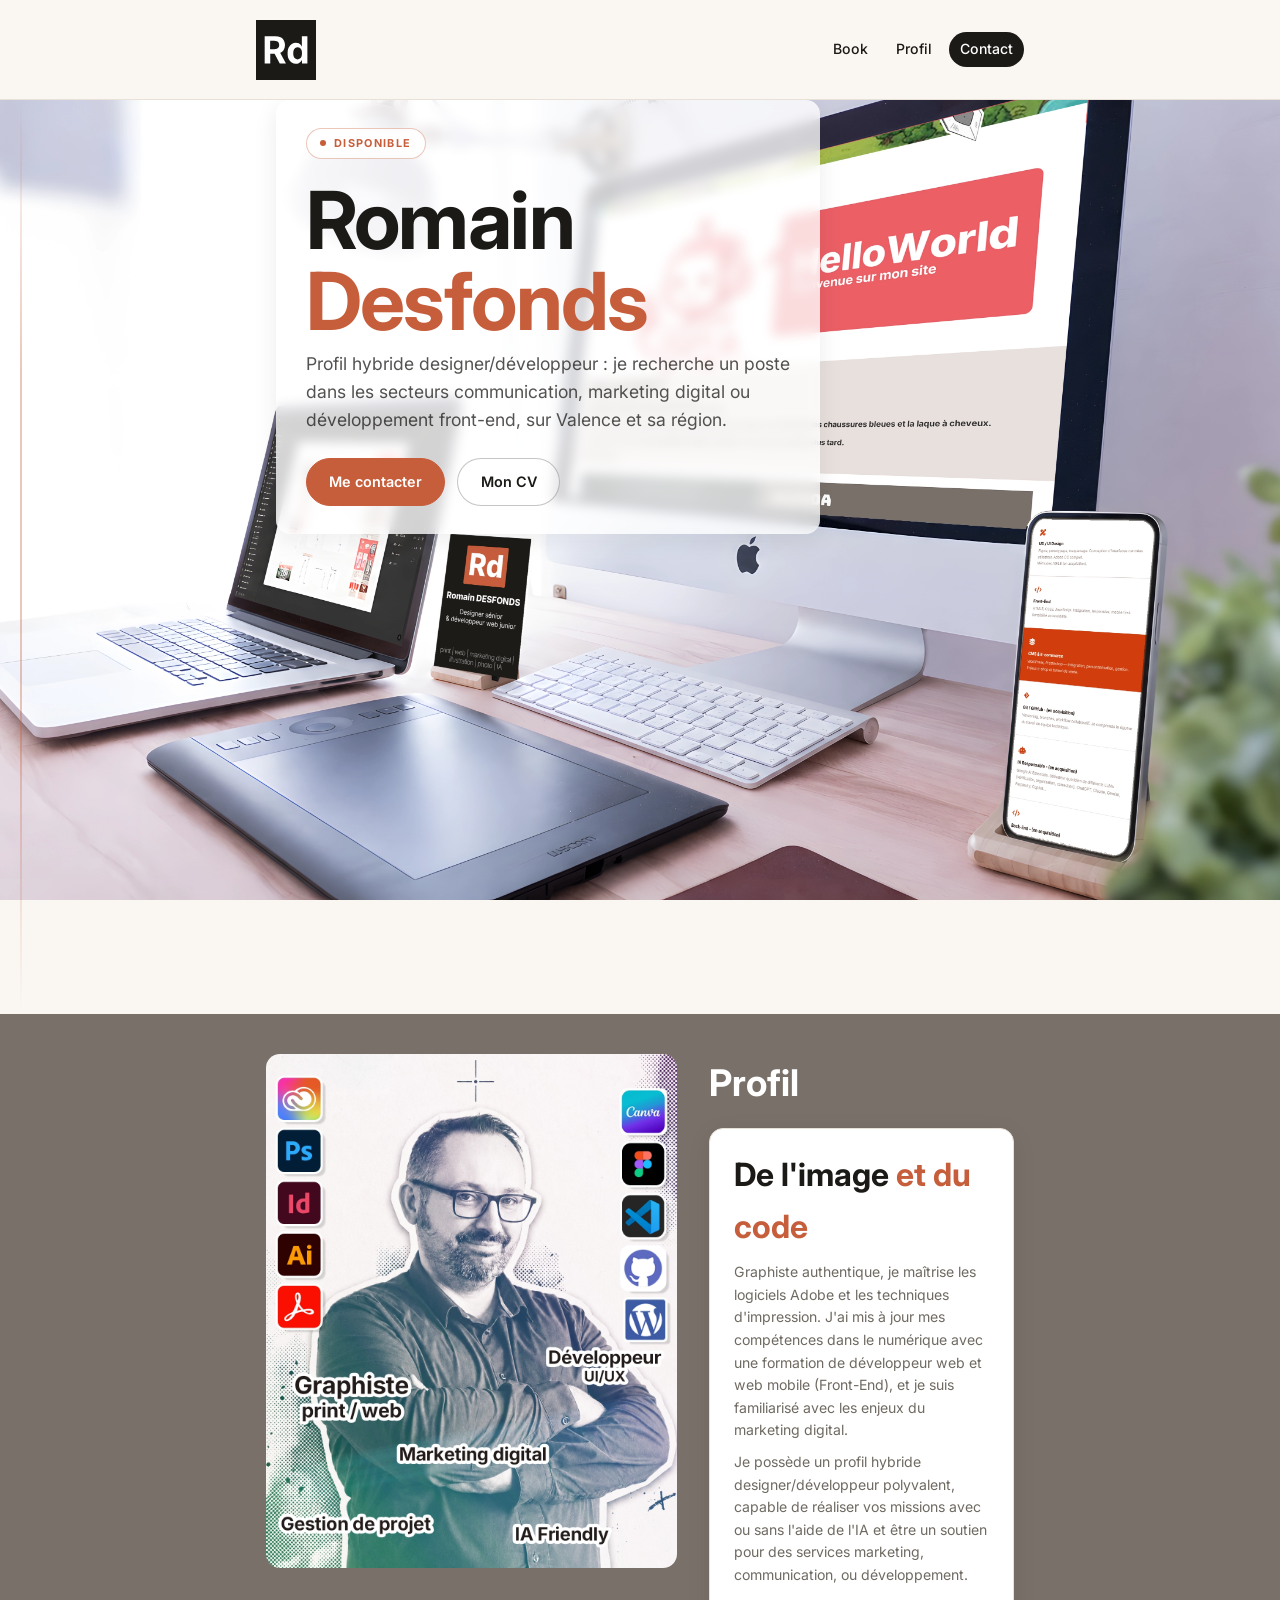
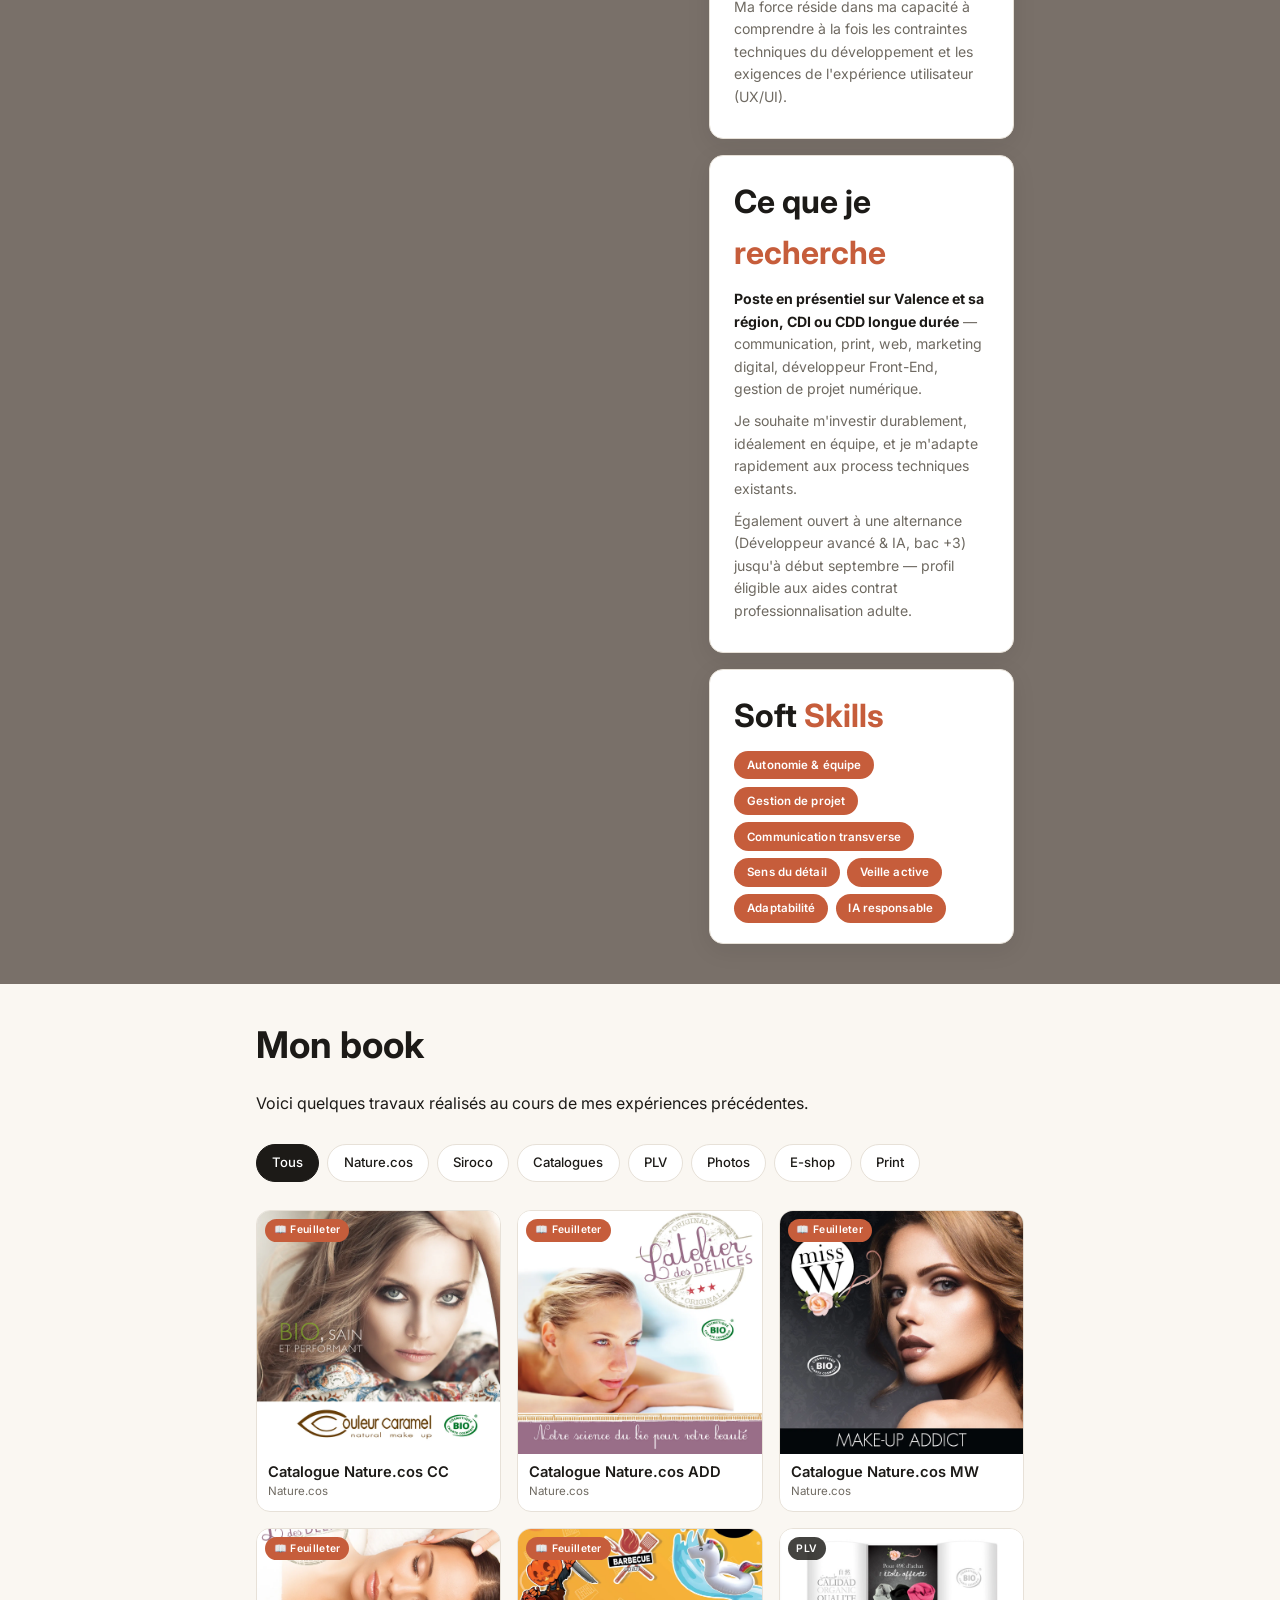
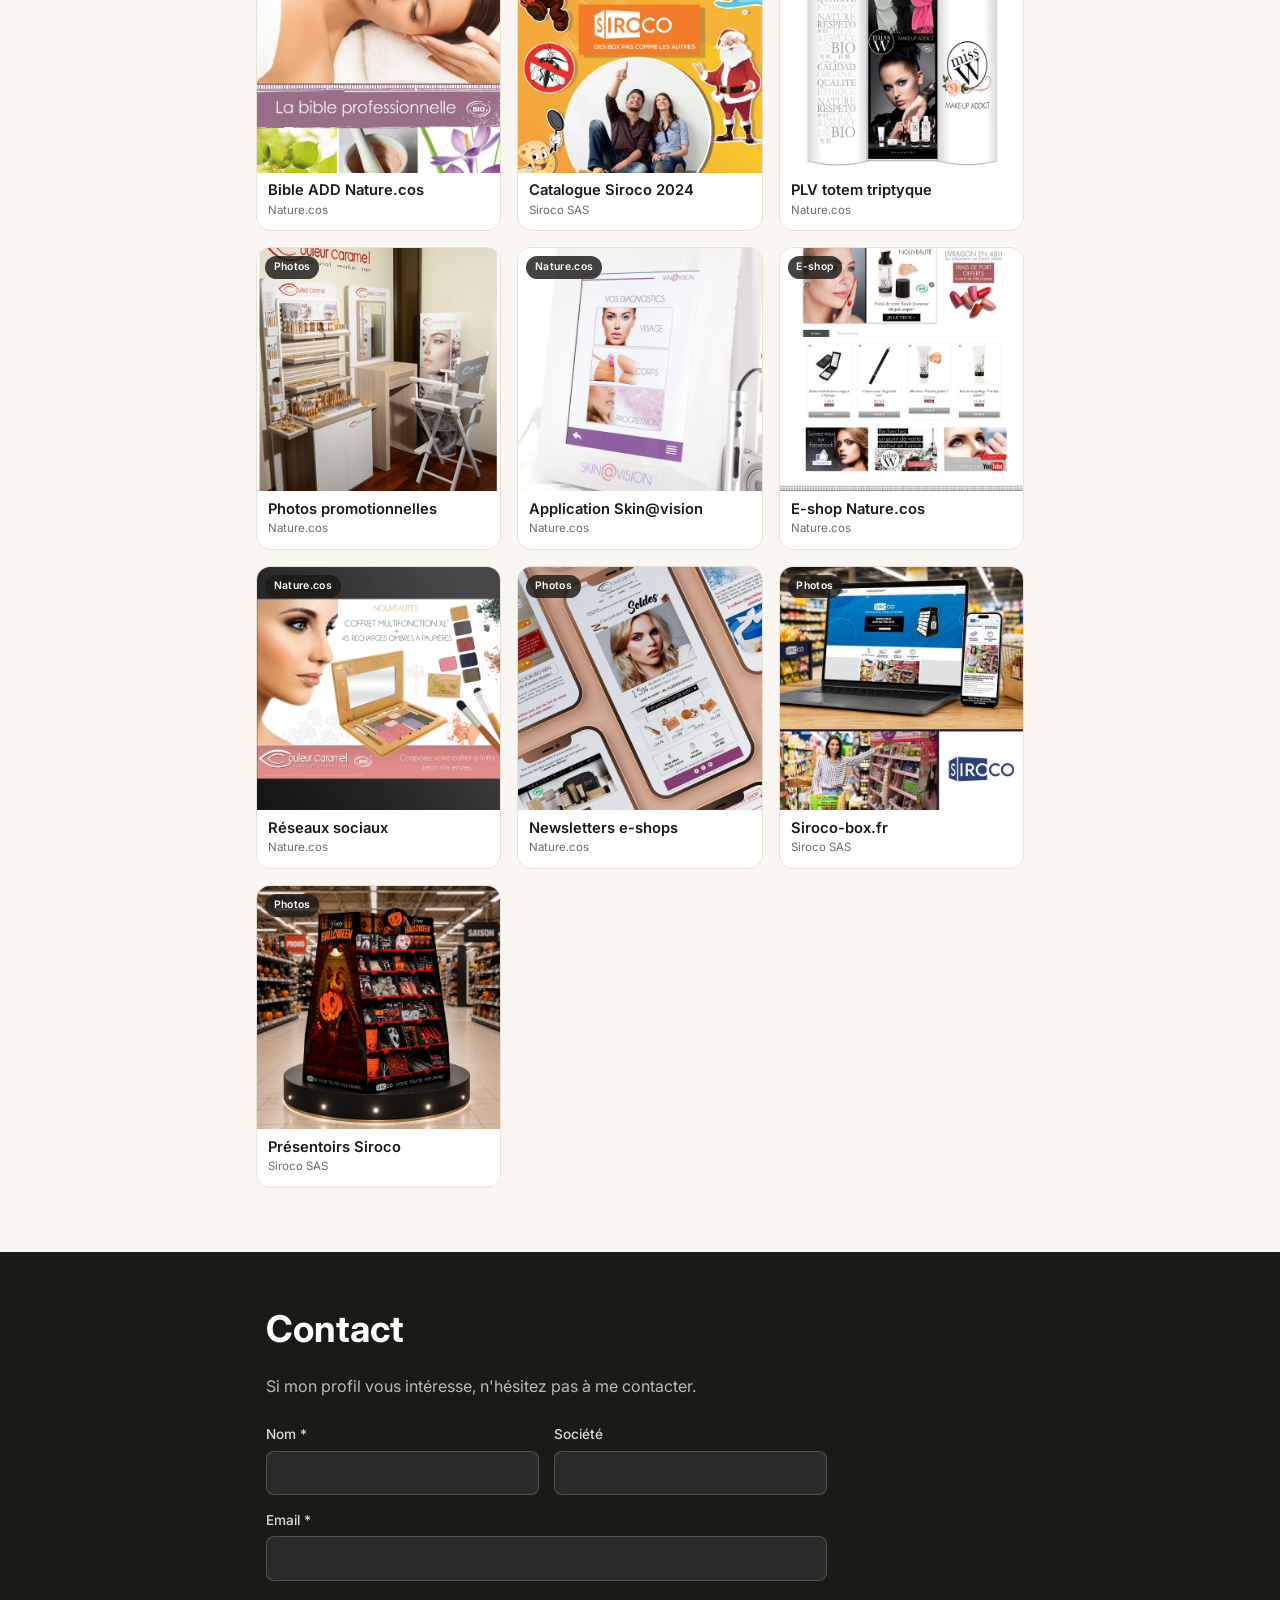
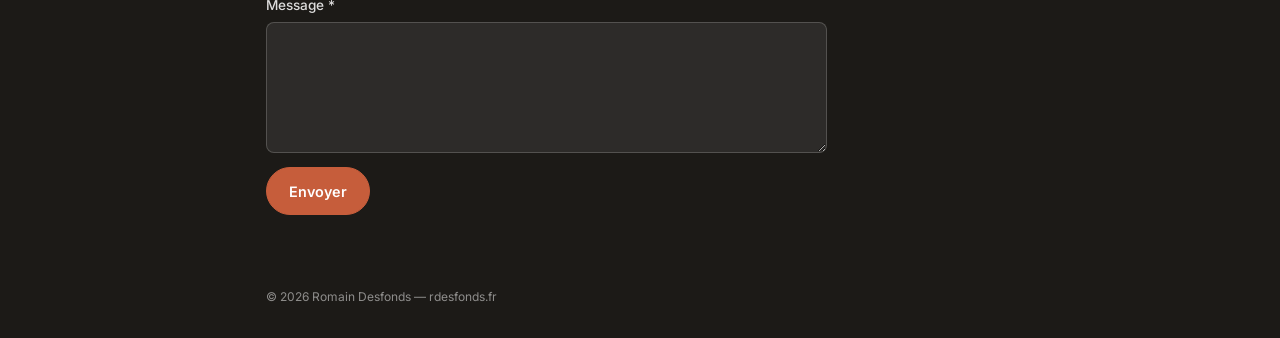
==== commit 3eeda0aa: "maj contact" ====
--- a/index.html
+++ b/index.html
@@ -103,15 +103,16 @@
     <!-- ===== Profil ===== -->
     <section id="profil" class="profile-section">
       <div class="section-inner profile-layout">
-
         <div class="profile-photo">
+          
           <img src="assets/img/romain-desfonds-graphiste-senior-developpeur-junior-portrait.webp" alt="Portrait de Romain Desfonds, graphiste et développeur front-end">
         </div>
 
         <div class="profile-stack">
+      <h2 class="section-title-light">Profil</h2>
 
           <article class="panel">
-            <h2 class="section-title">De l'image <span class="accent">et du code</span></h2>
+            <h3 class="section-title">De l'image <span class="accent">et du code</span></h3>
             <p>Graphiste authentique, je maîtrise les logiciels Adobe et les techniques d'impression. J'ai mis à jour mes compétences dans le numérique avec une formation de développeur web et web mobile (Front-End), et je suis familiarisé avec les enjeux du marketing digital.</p>
             <p>Je possède un profil hybride designer/développeur polyvalent, capable de réaliser vos missions avec ou sans l'aide de l'IA et être un soutien pour des services marketing, communication, ou développement.</p>
             <p>Ma force réside dans ma capacité à comprendre à la fois les contraintes techniques du développement et les exigences de l'expérience utilisateur (UX/UI).</p>
@@ -164,7 +165,7 @@
       <p class="contact-intro">Si mon profil vous intéresse, n'hésitez pas à me contacter. </p>
 
       <div class="contact-grid">
-        <form id="contactForm" class="contact-form" method="post" action="contact.php" novalidate>
+        <form id="contactForm" class="contact-form" novalidate>
           <div class="form-row">
             <label>Nom *
               <input type="text" name="nom" required autocomplete="name">
@@ -186,7 +187,7 @@
         </form>
       </div>
 
-      <p class="footer-note">© 2026 Romain Desfonds — metakina.fr</p>
+      <p class="footer-note">© 2026 Romain Desfonds — rdesfonds.fr</p>
     </div>
   </footer>
 
@@ -225,5 +226,6 @@
 
   <script src="https://cdn.jsdelivr.net/npm/page-flip@2.0.7/dist/js/page-flip.browser.js"></script>
   <script src="assets/js/script.js"></script>
+  <script src="assets/js/contact.js"></script>
 </body>
 </html>
--- a/assets/css/style.css
+++ b/assets/css/style.css
@@ -53,7 +53,7 @@
 body.no-scroll { overflow: hidden; }
 
 h1 { font-weight: 700; font-size: 2.5em; }
-h2 { font-weight: 600; font-size: 2.3em; }
+h2 { font-weight: 700; font-size: 2.3em; }
 
 img { display: block; max-width: 100%; }
 
@@ -92,6 +92,10 @@
   font-family: var(--font-title);
   font-weight: 700;
   margin-bottom: 1rem;
+}
+
+.section-title-light {
+  color: var(--card);
 }
 .accent { color: var(--accent); }
 
@@ -392,8 +396,8 @@
   .profile-layout { flex-direction: row; align-items: flex-start; gap: 2rem; }
 
   .profile-photo {
-    flex: 0 0 45%;
-    max-width: 45%;
+    flex: 0 0 55%;
+    max-width: 55%;
     position: sticky;
     top: 120px;
   }
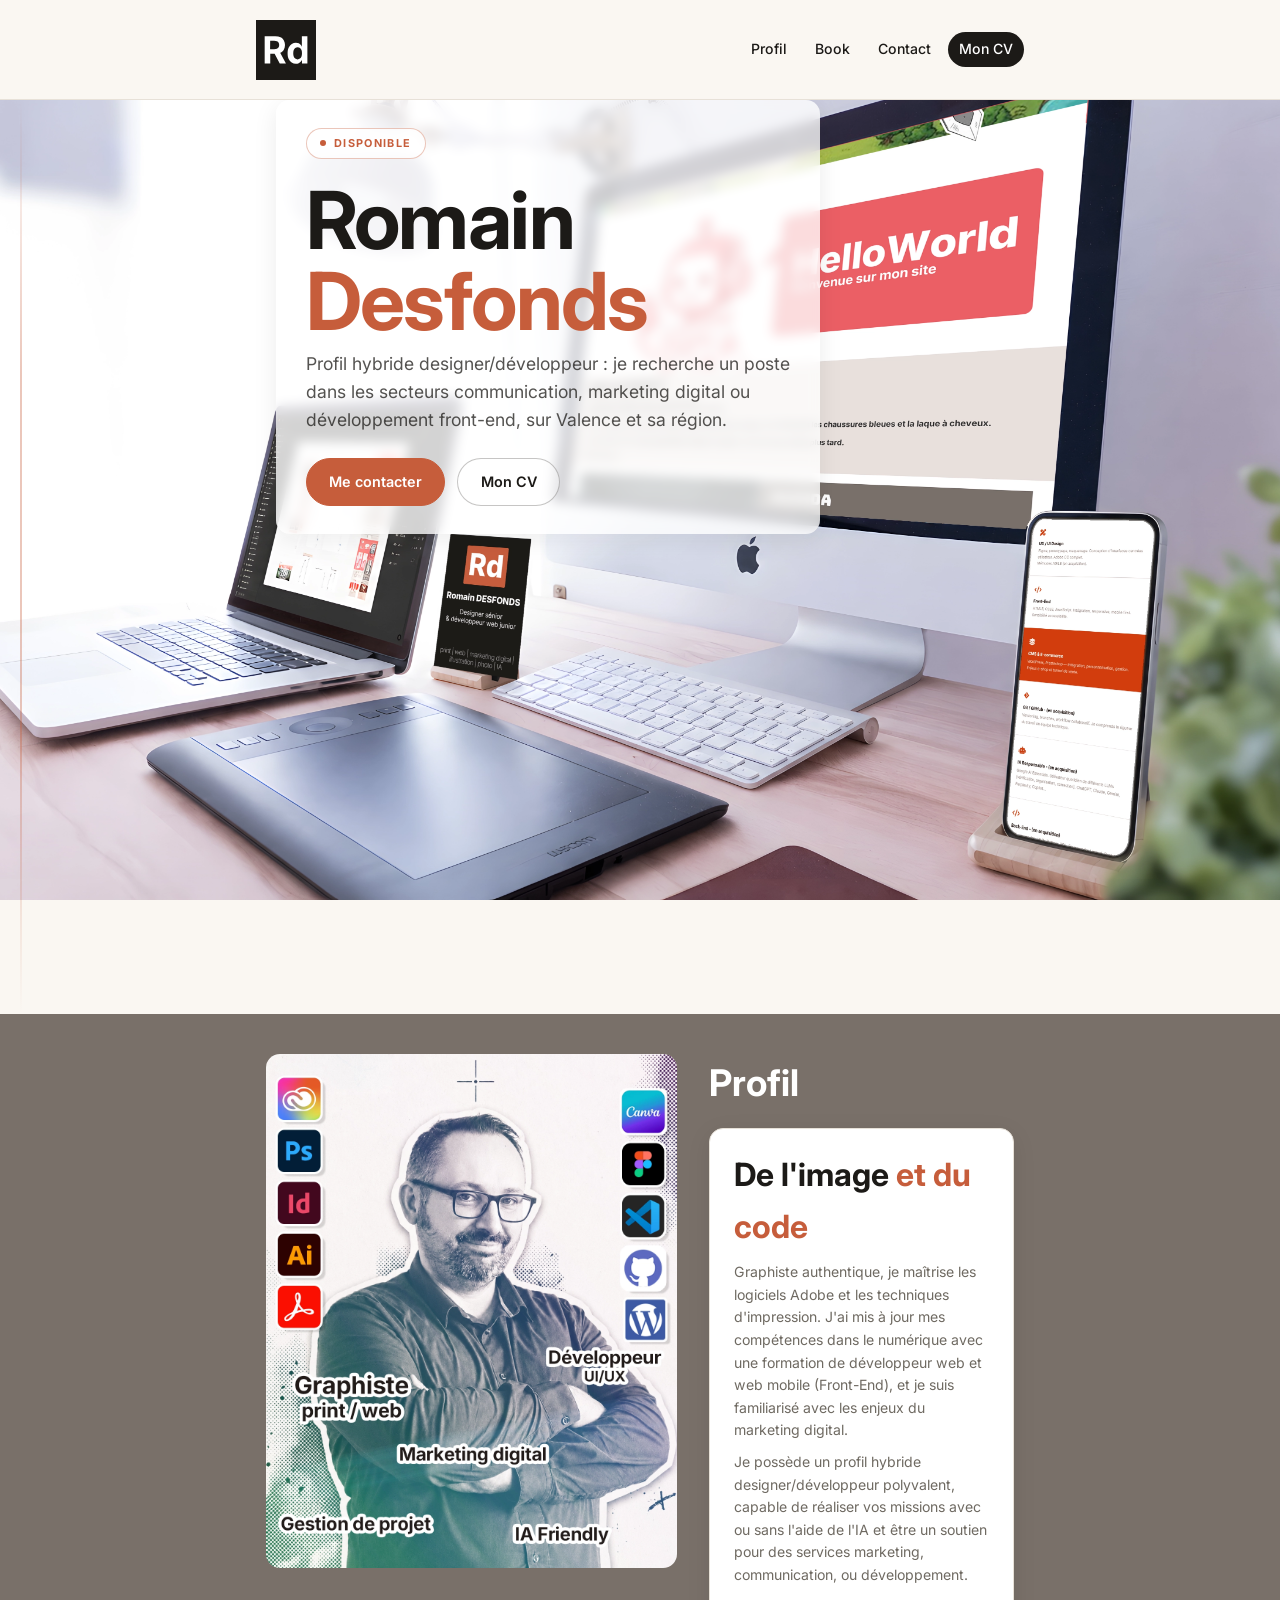
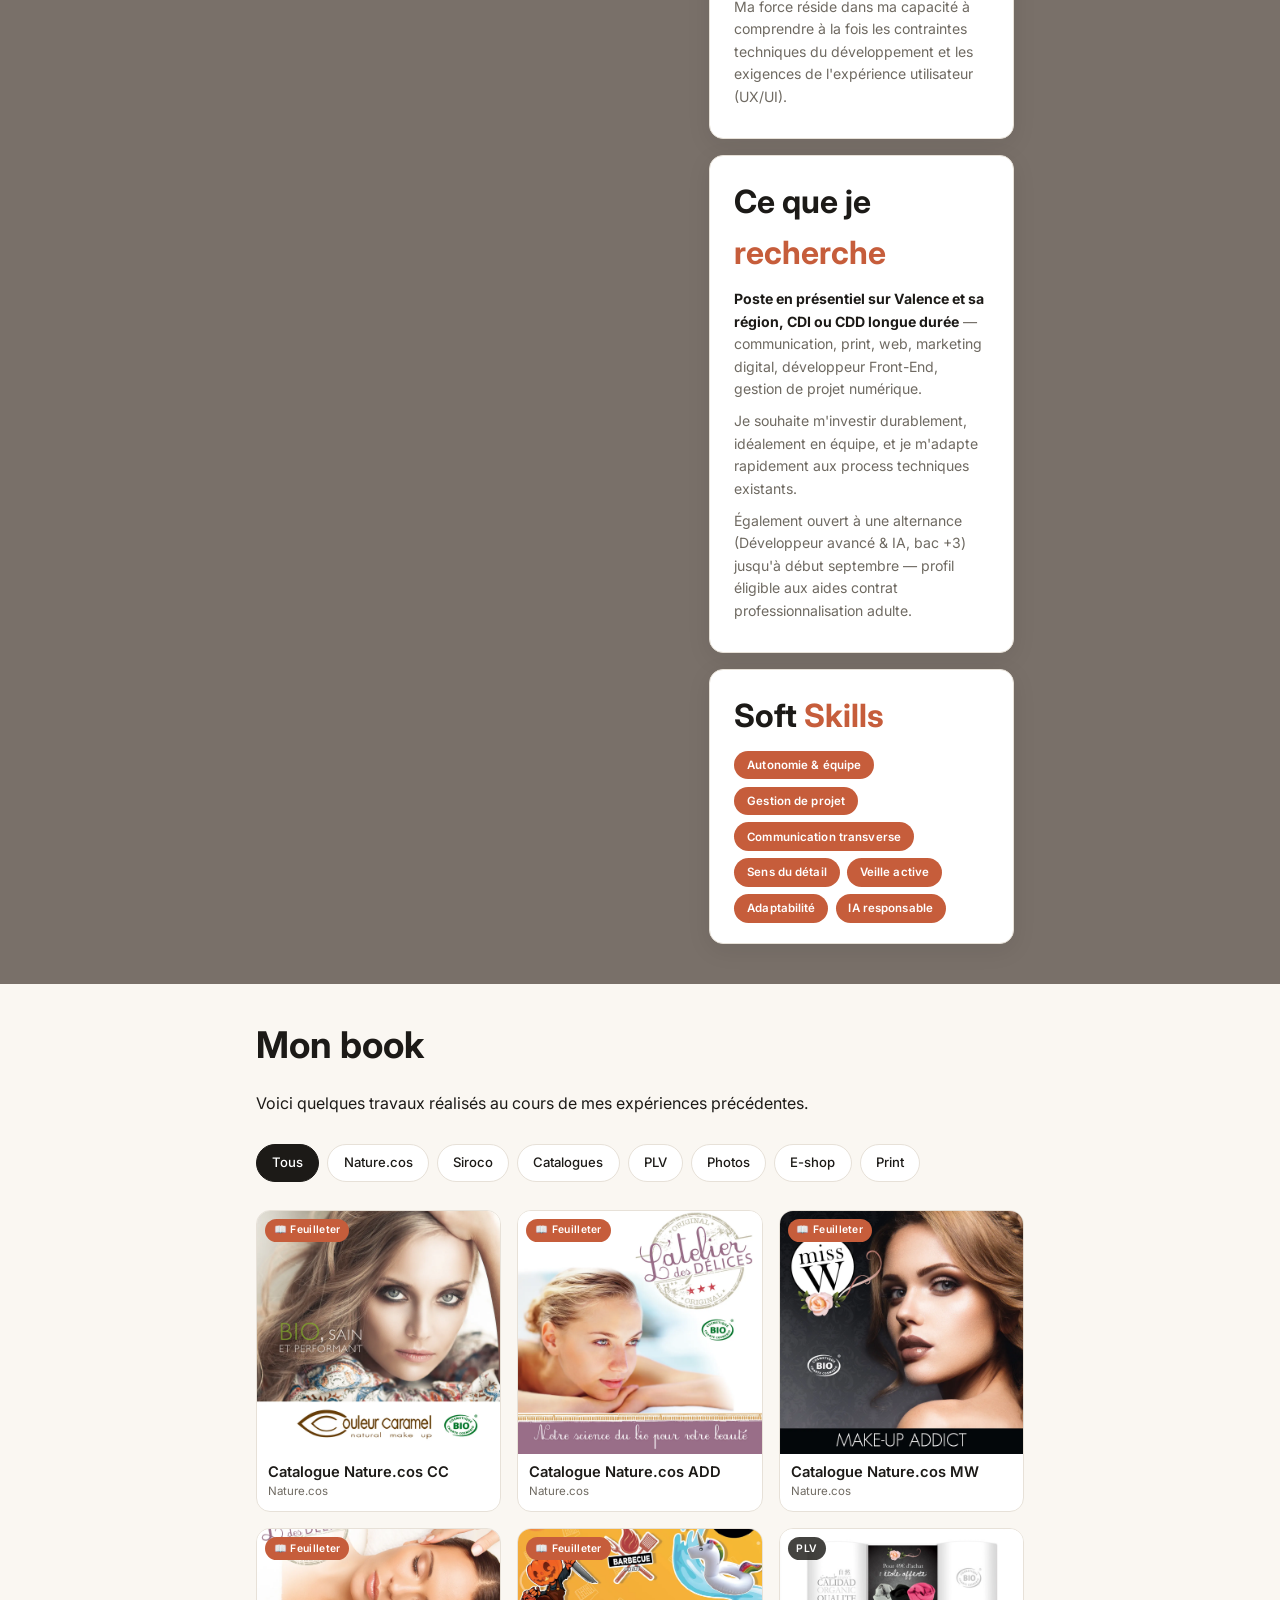
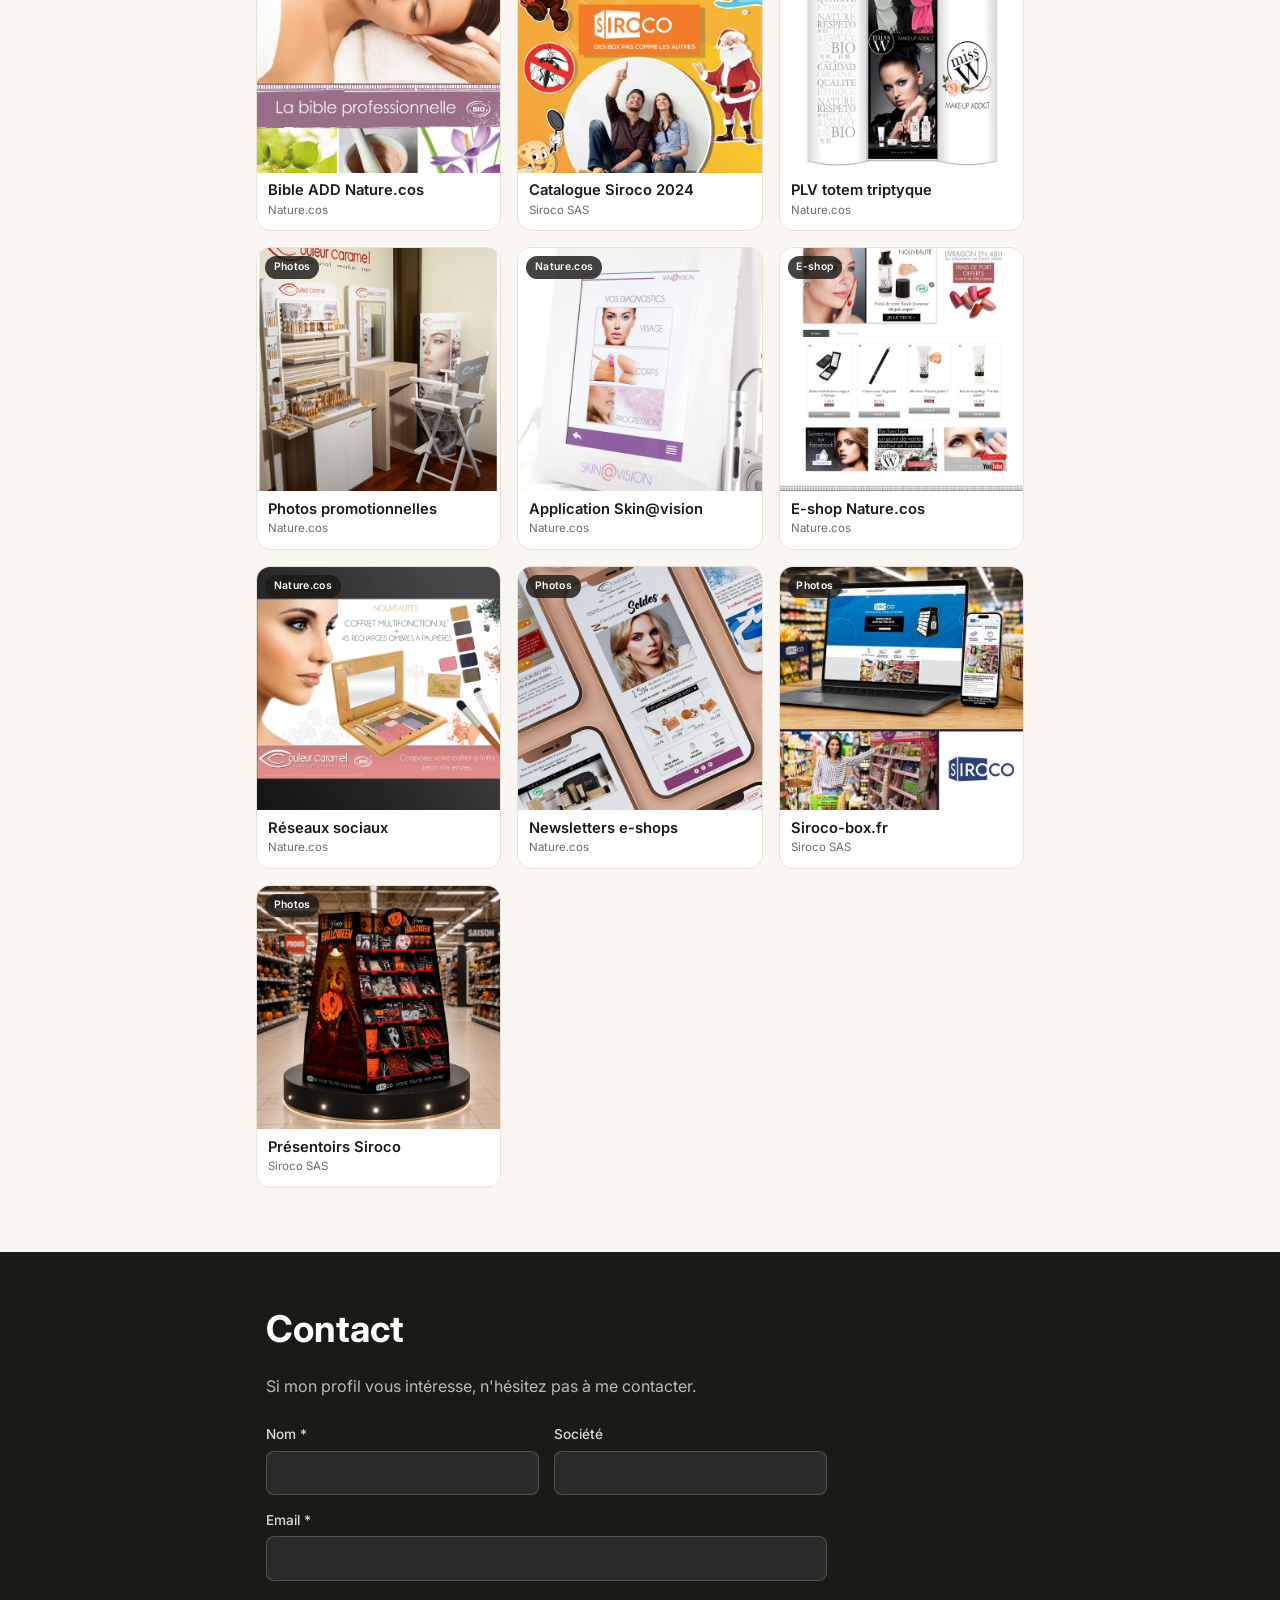
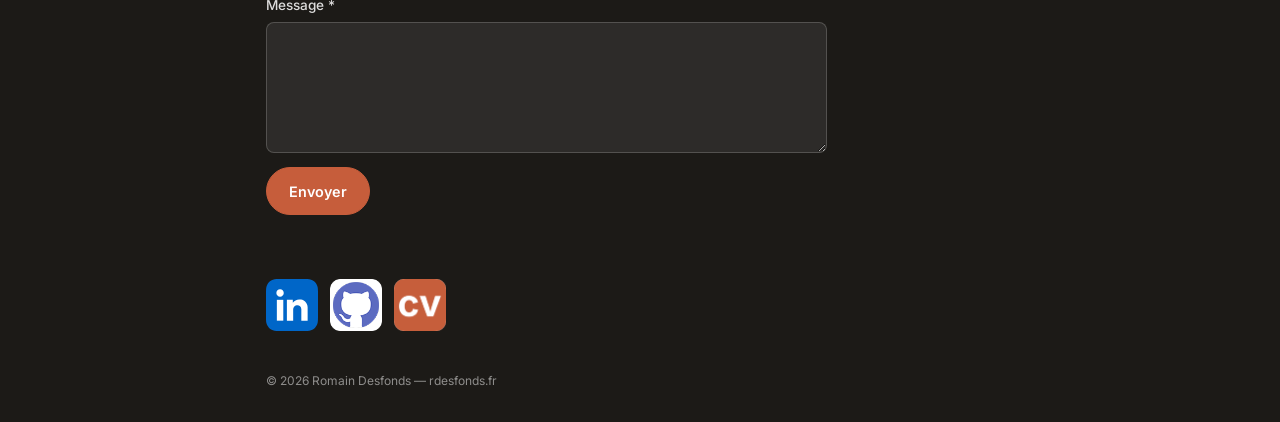
==== commit ff444a73: "correction site" ====
--- a/index.html
+++ b/index.html
@@ -43,7 +43,7 @@
     "@type": "Person",
     "name": "Romain Desfonds",
     "jobTitle": "Graphiste print & digital",
-    "url": "https://metakina.fr/book/",
+    "url": "https://rdesfonds.fr/book/",
     "email": "mailto:romain.desfonds@gmail.com",
     "knowsAbout": ["Catalogues produits", "PLV", "Packaging", "E-commerce", "Community management", "Print", "Webdesign"],
     "nationality": "FR"
@@ -58,9 +58,10 @@
       <img src="assets/SVG/logo-rd.svg" alt="Romain Desfonds" class="logo-img">
     </a>
     <nav class="site-nav" aria-label="Navigation principale">
+      <a href="#profil">Profil</a>
       <a href="#book">Book</a>
-      <a href="#profil">Profil</a>
-      <a href="#contact" class="nav-cta">Contact</a>
+      <a href="#contact">Contact</a>
+      <a href="assets/cv-rdesfonds.pdf" target="_blank" rel="noopener" class="nav-cta">Mon CV</a>
     </nav>
   </header>
 
@@ -94,7 +95,7 @@
           </p>
           <div class="hero-actions">
             <a href="#contact" class="btn btn-primary">Me contacter</a>
-            <a href="assets/cv-romain-desfonds.pdf" class="btn btn-ghost" target="_blank" rel="noopener">Mon CV</a>
+            <a href="assets/cv-rdesfonds.pdf" class="btn btn-ghost" target="_blank" rel="noopener">Mon CV</a>
           </div>
         </div>
       </div>
@@ -185,8 +186,20 @@
           <button type="submit" class="btn btn-primary">Envoyer</button>
           <p class="form-status" id="formStatus" role="status"></p>
         </form>
-      </div>
-
+        <aside class="contact-aside">
+    <div class="social-icons">
+      <a href="https://linkedin.com/in/ton-profil" target="_blank" rel="noopener" class="social-icon" aria-label="Profil LinkedIn">
+        <img src="assets/SVG/logo-linkedin.svg" alt="Mon profil Linkedin">
+      </a>
+      <a href="https://github.com/ton-profil" target="_blank" rel="noopener" class="social-icon" aria-label="Profil GitHub">
+        <img src="assets/SVG/github.png" alt="ma page GitHub">
+      </a>
+      <a href="assets/cv-rdesfonds.pdf" target="_blank" rel="noopener" class="social-icon" aria-label="Télécharger mon CV">
+        <img src="assets/SVG/btn-cv.png" alt="cv_romain_desfonds.pdf">
+      </a>
+    </div>
+  </aside>
+      </div>
       <p class="footer-note">© 2026 Romain Desfonds — rdesfonds.fr</p>
     </div>
   </footer>
--- a/assets/css/style.css
+++ b/assets/css/style.css
@@ -513,8 +513,11 @@
 .contact-section .section-title { color: #fff; }
 .contact-intro { color: rgba(255, 255, 255, .7); margin-bottom: 1.5rem; }
 
-.contact-grid { display: flex; }
-
+.contact-grid {
+  display: flex;
+  flex-direction: column;   /* ✏️ empile en mobile */
+  gap: 2rem;
+}
 .contact-form { display: flex; flex-direction: column; gap: .9rem; width: 100%; max-width: 42rem; }
 .form-row { display: flex; flex-direction: column; gap: .9rem; }
 
@@ -555,7 +558,30 @@
 .contact-aside h3 { font-size: 1em; font-weight: 600; margin-bottom: .4rem; }
 .contact-aside p { color: rgba(255, 255, 255, .7); font-size: .9rem; margin-bottom: 1rem; }
 .contact-aside a { color: var(--accent); word-break: break-all; }
-
+.contact-aside {
+  display: flex;
+  align-items: flex-start;
+  width: 100%;   /* ✏️ pour que justify-content ait de l'espace à répartir */
+}
+
+.social-icons {
+  display: flex;
+  justify-content: center;
+  gap: .75rem;
+}
+
+.social-icon {
+  display: block;
+  width: 52px;
+  height: 52px;
+  transition: transform .15s, opacity .15s;
+}
+.social-icon img {
+  width: 100%;
+  height: 100%;
+  object-fit: contain;
+}
+.social-icon:hover { transform: translateY(-3px); opacity: .85; }
 .reveal-btn {
   display: block;
   width: 100%;
@@ -572,6 +598,7 @@
   cursor: pointer;
   text-decoration: none;
 }
+
 .reveal-btn:hover { border-color: var(--accent); }
 /* état "révélé" : le bouton devient un lien, garde exactement le même gabarit */
 .reveal-btn.is-revealed { cursor: default; }
@@ -583,6 +610,7 @@
   .contact-grid { flex-direction: row; }
   .contact-form { flex: 0 0 75%; max-width: 75%; }
   .contact-aside { flex: 1; }
+  .social-icons { justify-content: flex-start; }   /* ✏️ annule le centrage mobile */
   .form-row { flex-direction: row; }
 }
 
@@ -821,4 +849,25 @@
   line-height: 1;
   cursor: pointer;
 }
-.bv-btn:hover { background: var(--accent); }+.bv-btn:hover { background: var(--accent); }
+
+.contact-grid {
+  display: flex;
+  flex-direction: column;
+  align-items: stretch;   /* ✏️ force les enfants à occuper toute la largeur */
+  gap: 2rem;
+}
+
+.contact-form { width: 100%; }   /* ✏️ ajout, sécurise la largeur en mobile */
+
+.contact-aside {
+  display: flex;
+  align-items: flex-start;
+  width: 100%;
+}
+
+.social-icons {
+  display: flex;
+  justify-content: center;
+  gap: .75rem;
+}
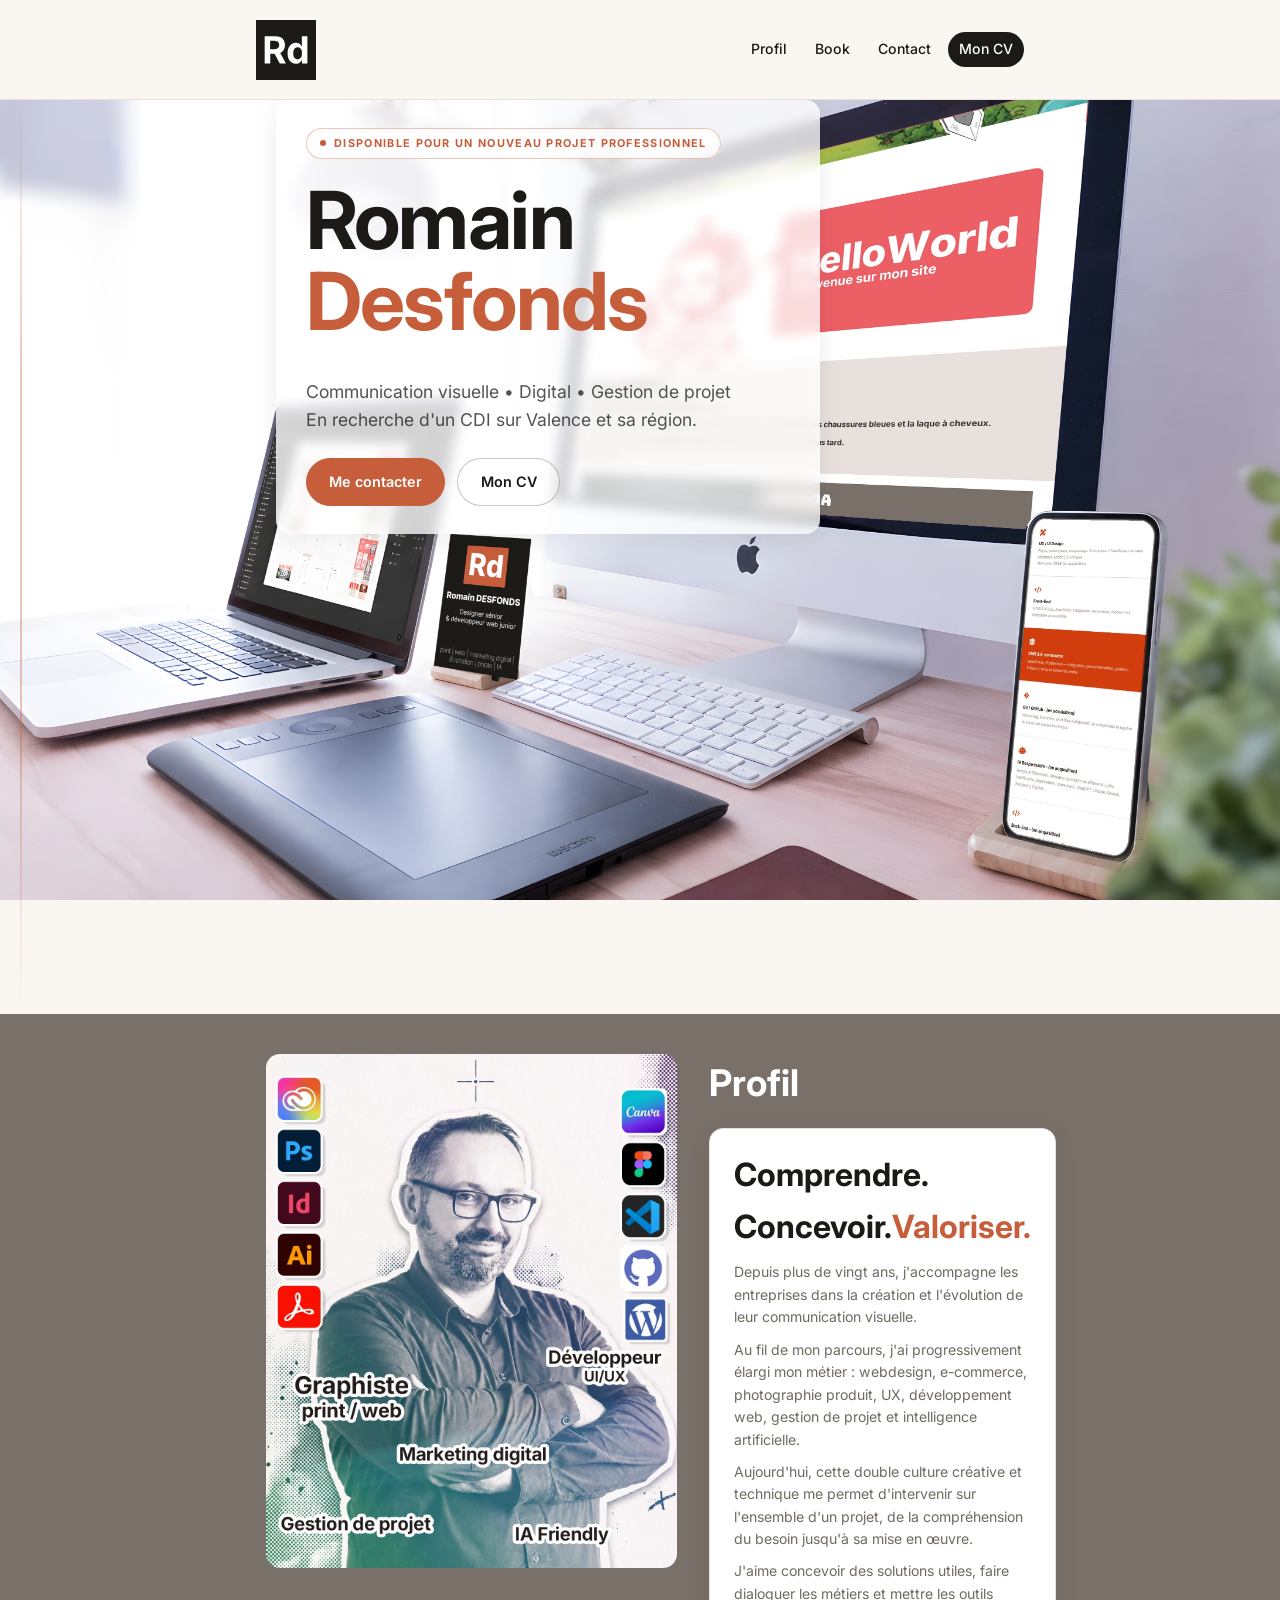
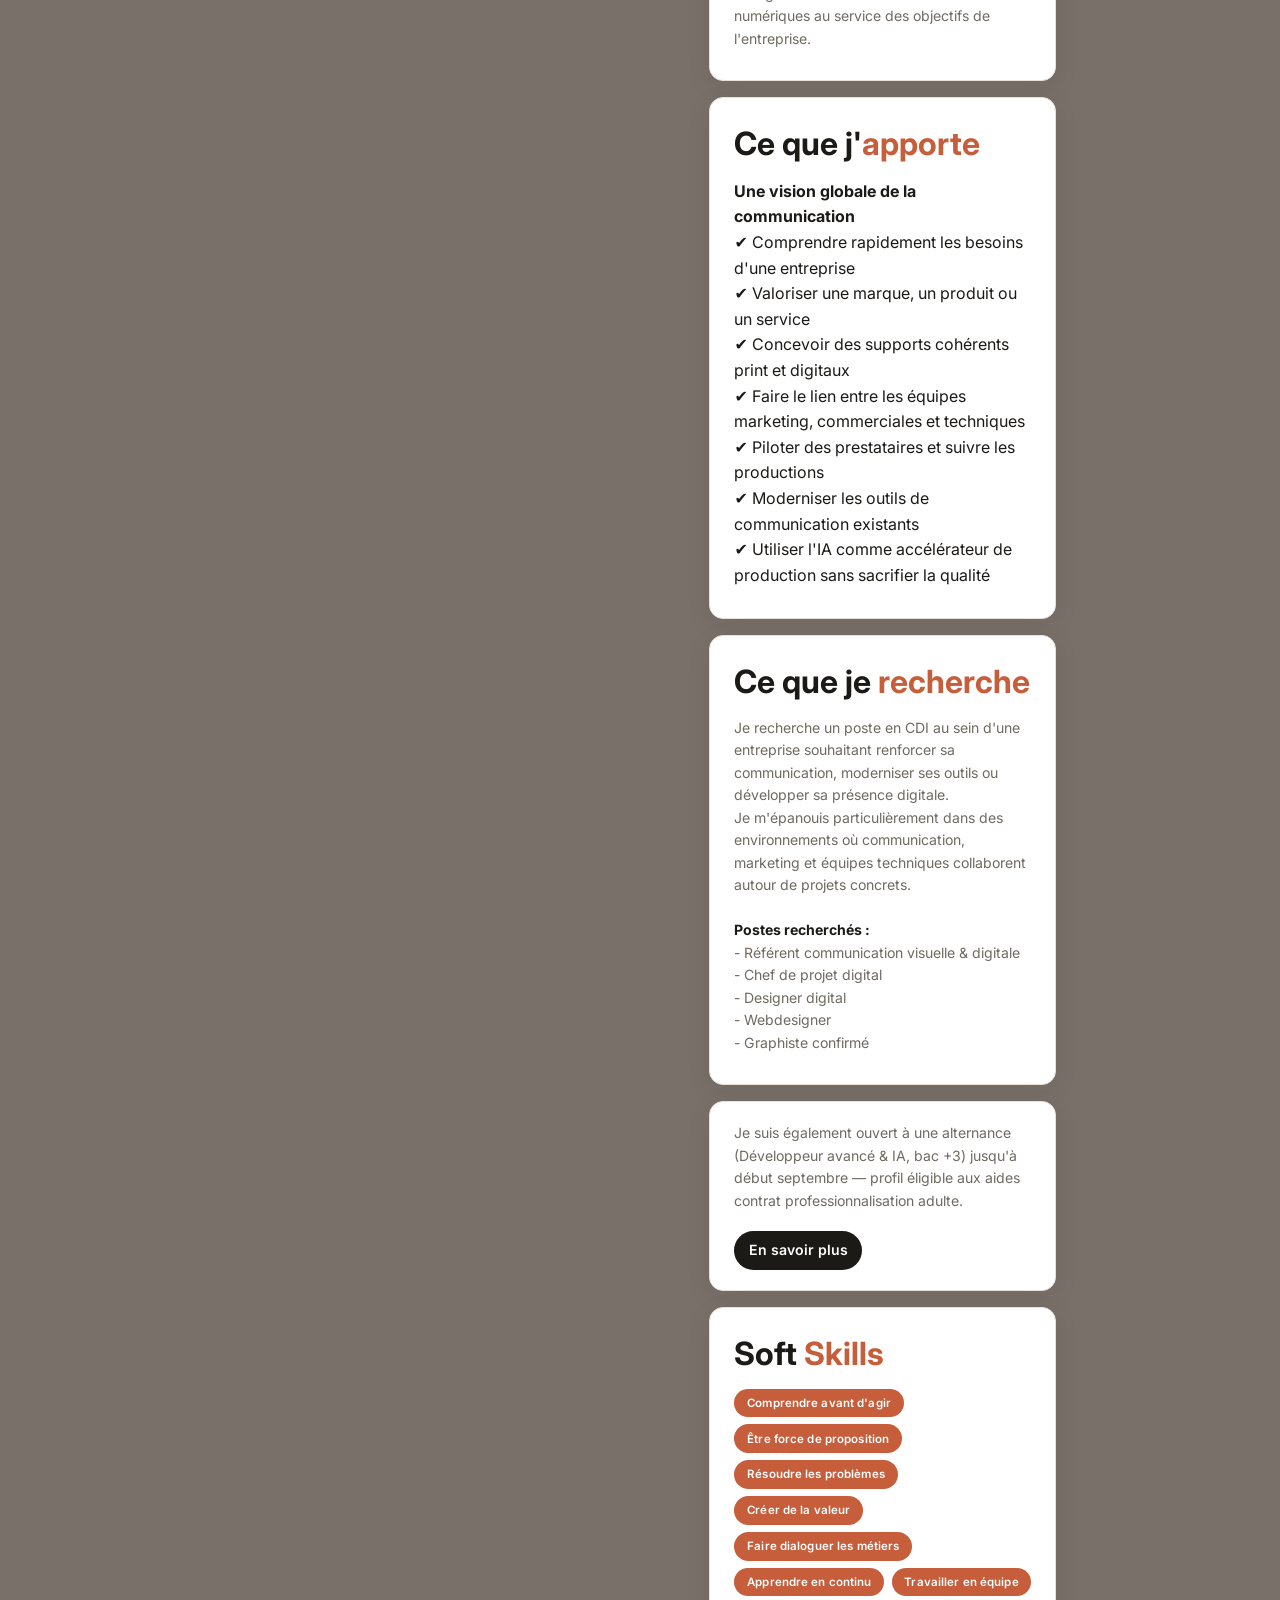
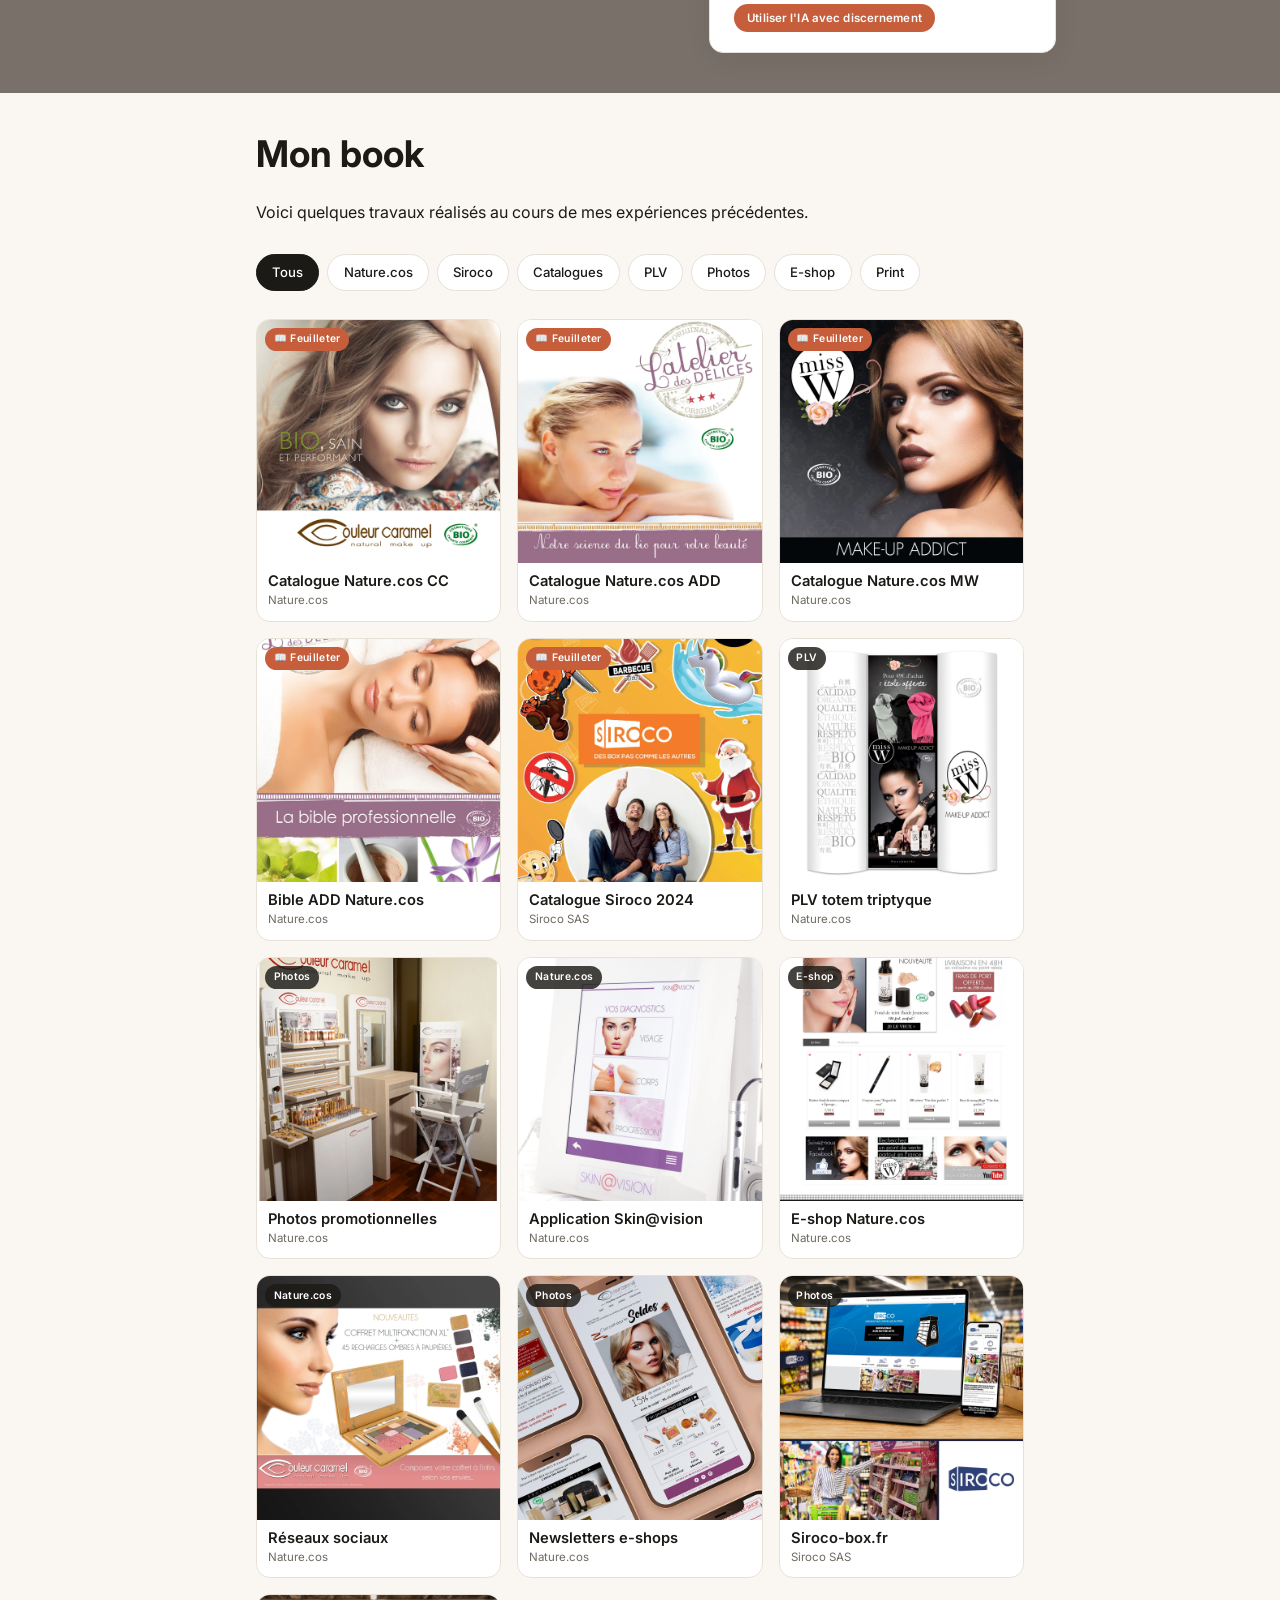
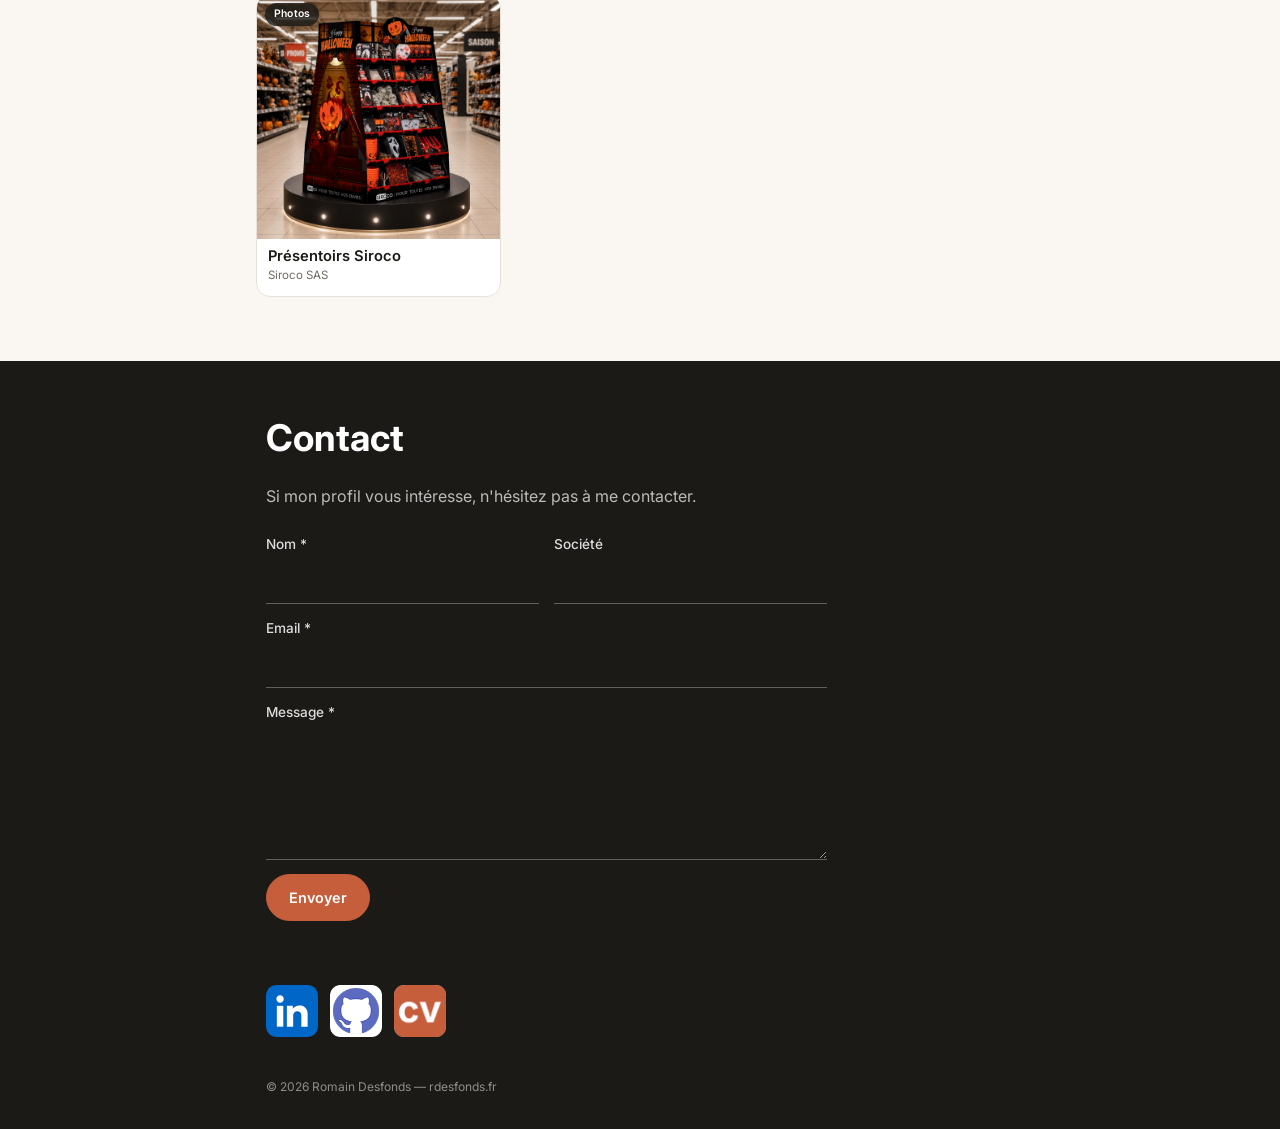
==== commit 0a2ee979: "maj contenu profil" ====
--- a/index.html
+++ b/index.html
@@ -1,5 +1,6 @@
 <!DOCTYPE html>
 <html lang="fr">
+
 <head>
   <meta charset="UTF-8">
   <meta name="viewport" content="width=device-width, initial-scale=1.0">
@@ -7,7 +8,8 @@
   <!-- ===== SEO de base — ✏️ à personnaliser =====
        Title : 50-60 caractères max, mots-clés métier en premier -->
   <title>Graphiste print & digital — Book de Romain Desfonds</title>
-  <meta name="description" content="Book de Romain Desfonds, graphiste print & digital : catalogues produits, PLV, présentoirs, packaging, visuels e-shop, newsletters et community management.">
+  <meta name="description"
+    content="Book de Romain Desfonds, graphiste print & digital : catalogues produits, PLV, présentoirs, packaging, visuels e-shop, newsletters et community management.">
   <meta name="author" content="Romain Desfonds">
   <meta name="robots" content="index, follow">
   <link rel="canonical" href="https://metakina.fr/book/">
@@ -50,6 +52,7 @@
   }
   </script>
 </head>
+
 <body>
 
   <!-- ===== Header ===== -->
@@ -67,31 +70,24 @@
 
   <main>
 
-    <!-- ===== Hero =====
-         Deux blocs d'image qui s'alternent selon la résolution (breakpoint 900px) :
-         1) .hero-mobile-img  → <img> classique, affiché < 900px (pas de background-image en mobile)
-         2) background-image sur .hero → affiché ≥ 900px (version desktop actuelle, inchangée)
-         Le CSS gère l'affichage/masquage, aucun JS nécessaire. -->
+    <!-- ===== Hero ===== -->
     <section class="hero" id="top">
 
       <!-- ✏️ Remplace par une image recadrée en portrait, pensée pour le mobile
            (pas juste un crop automatique de l'image desktop) -->
-      <img
-        class="hero-mobile-img"
-        src="assets/img/romain-desfonds-graphiste-senior-developpeur-junior-mobile.webp"
-        alt="Portrait de Romain Desfonds, graphiste et développeur front-end"
-        width="1080" height="1350"
-      >
+      <img class="hero-mobile-img" src="assets/img/romain-desfonds-graphiste-senior-developpeur-junior-mobile.webp"
+        alt="Portrait de Romain Desfonds, graphiste et développeur front-end" width="1080" height="1350">
 
       <div class="hero-line"></div>
       <div class="hero-vignette"></div>
 
       <div class="hero-content">
         <div class="hero-textbox">
-          <span class="hero-badge"><span class="dot"></span>Disponible</span>
+          <span class="hero-badge"><span class="dot"></span>Disponible pour un nouveau projet professionnel</span>
           <h1 class="hero-name">Romain <span class="last">Desfonds</span></h1>
           <p class="hero-sub">
-            Profil hybride designer/développeur : je recherche un poste dans les secteurs communication, marketing digital ou développement front-end, sur Valence et sa région.
+            <br>Communication visuelle • Digital • Gestion de projet
+            <br>En recherche d'un CDI sur Valence et sa région.
           </p>
           <div class="hero-actions">
             <a href="#contact" class="btn btn-primary">Me contacter</a>
@@ -105,37 +101,76 @@
     <section id="profil" class="profile-section">
       <div class="section-inner profile-layout">
         <div class="profile-photo">
-          
-          <img src="assets/img/romain-desfonds-graphiste-senior-developpeur-junior-portrait.webp" alt="Portrait de Romain Desfonds, graphiste et développeur front-end">
+
+          <img src="assets/img/romain-desfonds-graphiste-senior-developpeur-junior-portrait.webp"
+            alt="Portrait de Romain Desfonds, graphiste et développeur front-end">
         </div>
 
         <div class="profile-stack">
-      <h2 class="section-title-light">Profil</h2>
-
-          <article class="panel">
-            <h3 class="section-title">De l'image <span class="accent">et du code</span></h3>
-            <p>Graphiste authentique, je maîtrise les logiciels Adobe et les techniques d'impression. J'ai mis à jour mes compétences dans le numérique avec une formation de développeur web et web mobile (Front-End), et je suis familiarisé avec les enjeux du marketing digital.</p>
-            <p>Je possède un profil hybride designer/développeur polyvalent, capable de réaliser vos missions avec ou sans l'aide de l'IA et être un soutien pour des services marketing, communication, ou développement.</p>
-            <p>Ma force réside dans ma capacité à comprendre à la fois les contraintes techniques du développement et les exigences de l'expérience utilisateur (UX/UI).</p>
+          <h2 class="section-title-light">Profil</h2>
+
+          <article class="panel">
+            <h3 class="section-title">Comprendre. Concevoir.<span class="accent">Valoriser.</span></h3>
+            <p>Depuis plus de vingt ans, j'accompagne les entreprises dans la création et l'évolution de leur
+              communication visuelle.</p>
+            <p>Au fil de mon parcours, j'ai progressivement élargi mon métier : webdesign, e-commerce, photographie
+              produit, UX, développement web, gestion de projet et intelligence artificielle.</p>
+            <p>Aujourd'hui, cette double culture créative et technique me permet d'intervenir sur l'ensemble d'un
+              projet, de la compréhension du besoin jusqu'à sa mise en œuvre.
+
+            <p>J'aime concevoir des solutions utiles, faire dialoguer les métiers et mettre les outils numériques au
+              service des objectifs de l'entreprise.</p>
           </article>
-
+          <article class="panel">
+            <h3 class="panel-title">Ce que j'<span class="accent">apporte</span></h3>
+            <strong>Une vision globale de la communication</strong>
+            
+
+            <br>✔ Comprendre rapidement les besoins d'une entreprise
+
+            <br>✔ Valoriser une marque, un produit ou un service
+
+            <br>✔ Concevoir des supports cohérents print et digitaux
+
+            <br>✔ Faire le lien entre les équipes marketing, commerciales et techniques
+
+            <br>✔ Piloter des prestataires et suivre les productions
+
+            <br>✔ Moderniser les outils de communication existants
+
+            <br>✔ Utiliser l'IA comme accélérateur de production sans sacrifier la qualité</p>
+          </article>
           <article class="panel">
             <h3 class="panel-title">Ce que je <span class="accent">recherche</span></h3>
-            <p><strong>Poste en présentiel sur Valence et sa région, CDI ou CDD longue durée</strong> — communication, print, web, marketing digital, développeur Front-End, gestion de projet numérique.</p>
-            <p>Je souhaite m'investir durablement, idéalement en équipe, et je m'adapte rapidement aux process techniques existants.</p>
-            <p>Également ouvert à une alternance (Développeur avancé &amp; IA, bac +3) jusqu'à début septembre — profil éligible aux aides contrat professionnalisation adulte.</p>
-          </article>
+            <p>Je recherche un poste en CDI au sein d'une entreprise souhaitant renforcer sa communication, moderniser ses outils ou développer sa présence digitale.
+
+<br>Je m'épanouis particulièrement dans des environnements où communication, marketing et équipes techniques collaborent autour de projets concrets.<br>
+
+<br><strong>Postes recherchés :</strong>
+<br>- Référent communication visuelle & digitale
+<br>- Chef de projet digital
+<br>- Designer digital
+<br>- Webdesigner
+<br>- Graphiste confirmé</p></article>
+
+<article class="panel"><p>Je suis également ouvert à une alternance (Développeur avancé &amp; IA, bac +3) jusqu'à début septembre — profil
+              éligible aux aides contrat professionnalisation adulte.</p>
+              
+<a href="https://www.rdesfonds.fr/alternance" target="_blank" rel="noopener">En savoir plus</a>          </article>
 
           <article class="panel">
             <h3 class="panel-title">Soft <span class="accent">Skills</span></h3>
             <ul class="skill-tags">
-              <li>Autonomie &amp; équipe</li>
-              <li>Gestion de projet</li>
-              <li>Communication transverse</li>
-              <li>Sens du détail</li>
-              <li>Veille active</li>
-              <li>Adaptabilité</li>
-              <li>IA responsable</li>
+              <li>Comprendre avant d'agir</li>
+              <li>Être force de proposition</li>
+              <li>Résoudre les problèmes</li>
+              <li>Créer de la valeur</li>
+              <li>Faire dialoguer les métiers</li>
+              <li>Apprendre en continu</li>
+              <li>Travailler en équipe</li>
+              <li>Utiliser l'IA avec discernement
+                
+              </li>
             </ul>
           </article>
 
@@ -147,7 +182,7 @@
     <section id="book" class="gallery-section">
       <div class="section-inner">
         <h2 class="section-title">Mon book</h2>
-      <p class="galerie-intro">Voici quelques travaux réalisés au cours de mes expériences précédentes.</p>
+        <p class="galerie-intro">Voici quelques travaux réalisés au cours de mes expériences précédentes.</p>
 
         <div class="filters" id="filters" role="tablist" aria-label="Filtrer les projets"></div>
 
@@ -187,18 +222,21 @@
           <p class="form-status" id="formStatus" role="status"></p>
         </form>
         <aside class="contact-aside">
-    <div class="social-icons">
-      <a href="https://linkedin.com/in/ton-profil" target="_blank" rel="noopener" class="social-icon" aria-label="Profil LinkedIn">
-        <img src="assets/SVG/logo-linkedin.svg" alt="Mon profil Linkedin">
-      </a>
-      <a href="https://github.com/ton-profil" target="_blank" rel="noopener" class="social-icon" aria-label="Profil GitHub">
-        <img src="assets/SVG/github.png" alt="ma page GitHub">
-      </a>
-      <a href="assets/cv-rdesfonds.pdf" target="_blank" rel="noopener" class="social-icon" aria-label="Télécharger mon CV">
-        <img src="assets/SVG/btn-cv.png" alt="cv_romain_desfonds.pdf">
-      </a>
-    </div>
-  </aside>
+          <div class="social-icons">
+            <a href="https://www.linkedin.com/in/romain-desfonds-developpeur-frontend-fullstack-digital/"
+              target="_blank" rel="noopener" class="social-icon" aria-label="Profil LinkedIn">
+              <img src="assets/SVG/logo-linkedin.svg" alt="Mon profil Linkedin">
+            </a>
+            <a href="https://github.com/rdesfonds-campus/" target="_blank" rel="noopener" class="social-icon"
+              aria-label="Profil GitHub">
+              <img src="assets/SVG/github.png" alt="ma page GitHub">
+            </a>
+            <a href="assets/cv-rdesfonds.pdf" target="_blank" rel="noopener" class="social-icon"
+              aria-label="Télécharger mon CV">
+              <img src="assets/SVG/btn-cv.png" alt="cv_romain_desfonds.pdf">
+            </a>
+          </div>
+        </aside>
       </div>
       <p class="footer-note">© 2026 Romain Desfonds — rdesfonds.fr</p>
     </div>
@@ -228,7 +266,9 @@
         <span id="bvTitle"></span>
         <button class="close-btn" data-close aria-label="Fermer">×</button>
       </div>
-      <div class="bv-stage"><div id="flipbook"></div></div>
+      <div class="bv-stage">
+        <div id="flipbook"></div>
+      </div>
       <div class="bv-controls">
         <button id="bvPrev" class="bv-btn" aria-label="Page précédente">‹</button>
         <span id="bvPageInfo"></span>
@@ -241,4 +281,5 @@
   <script src="assets/js/script.js"></script>
   <script src="assets/js/contact.js"></script>
 </body>
+
 </html>
--- a/assets/css/style.css
+++ b/assets/css/style.css
@@ -86,7 +86,29 @@
   font-size: 1.75rem;
   margin-bottom: 1rem;
 }
-
+.panel a {
+  display: inline-flex;
+  align-items: center;
+  gap: .4rem;
+  margin-top: .6rem;
+  color: var(--card);
+  background: var(--ink, #d4a24c);
+  text-decoration: none;
+  font-size: .88rem;
+  font-weight: 600;
+  padding: .5rem .9rem;
+  border-radius: 999px;
+  transition: transform .15s ease, box-shadow .15s ease;
+}
+
+.panel a:hover {
+background-color:var(--accent);  box-shadow: 0 3px 0 var(--ink);
+}
+
+.panel a:active {
+  transform: translateY(0);
+  box-shadow: none;
+}
 /* --- Titres de section & accent --- */
 .section-title {
   font-family: var(--font-title);
@@ -534,9 +556,9 @@
 .contact-form textarea {
   font: inherit;
   color: #fff;
-  background: rgba(255, 255, 255, .08);
-  border: 1px solid rgba(255, 255, 255, .18);
-  border-radius: 8px;
+  background: var(--ink);
+  border:none;
+border-bottom: 1px solid rgba(255, 255, 255, .3);
   padding: .65rem .8rem;
 }
 .contact-form input:focus,
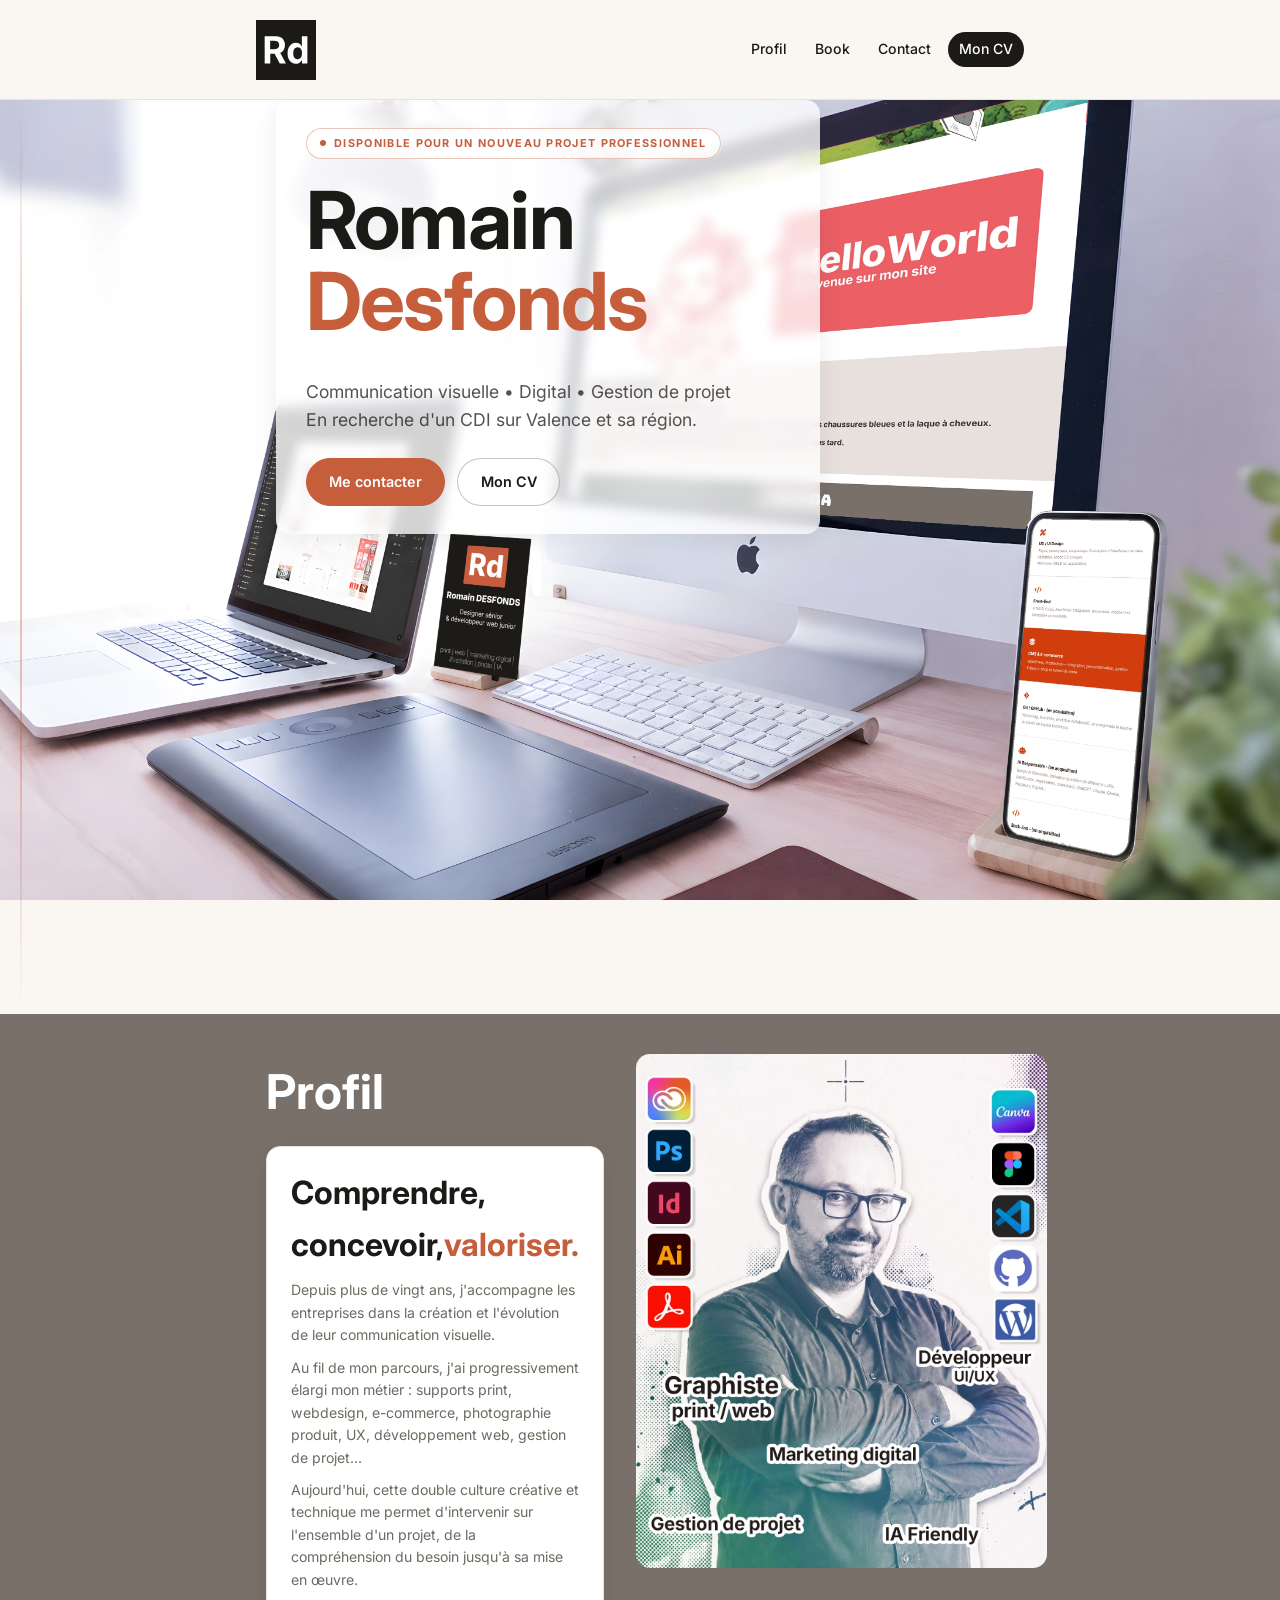
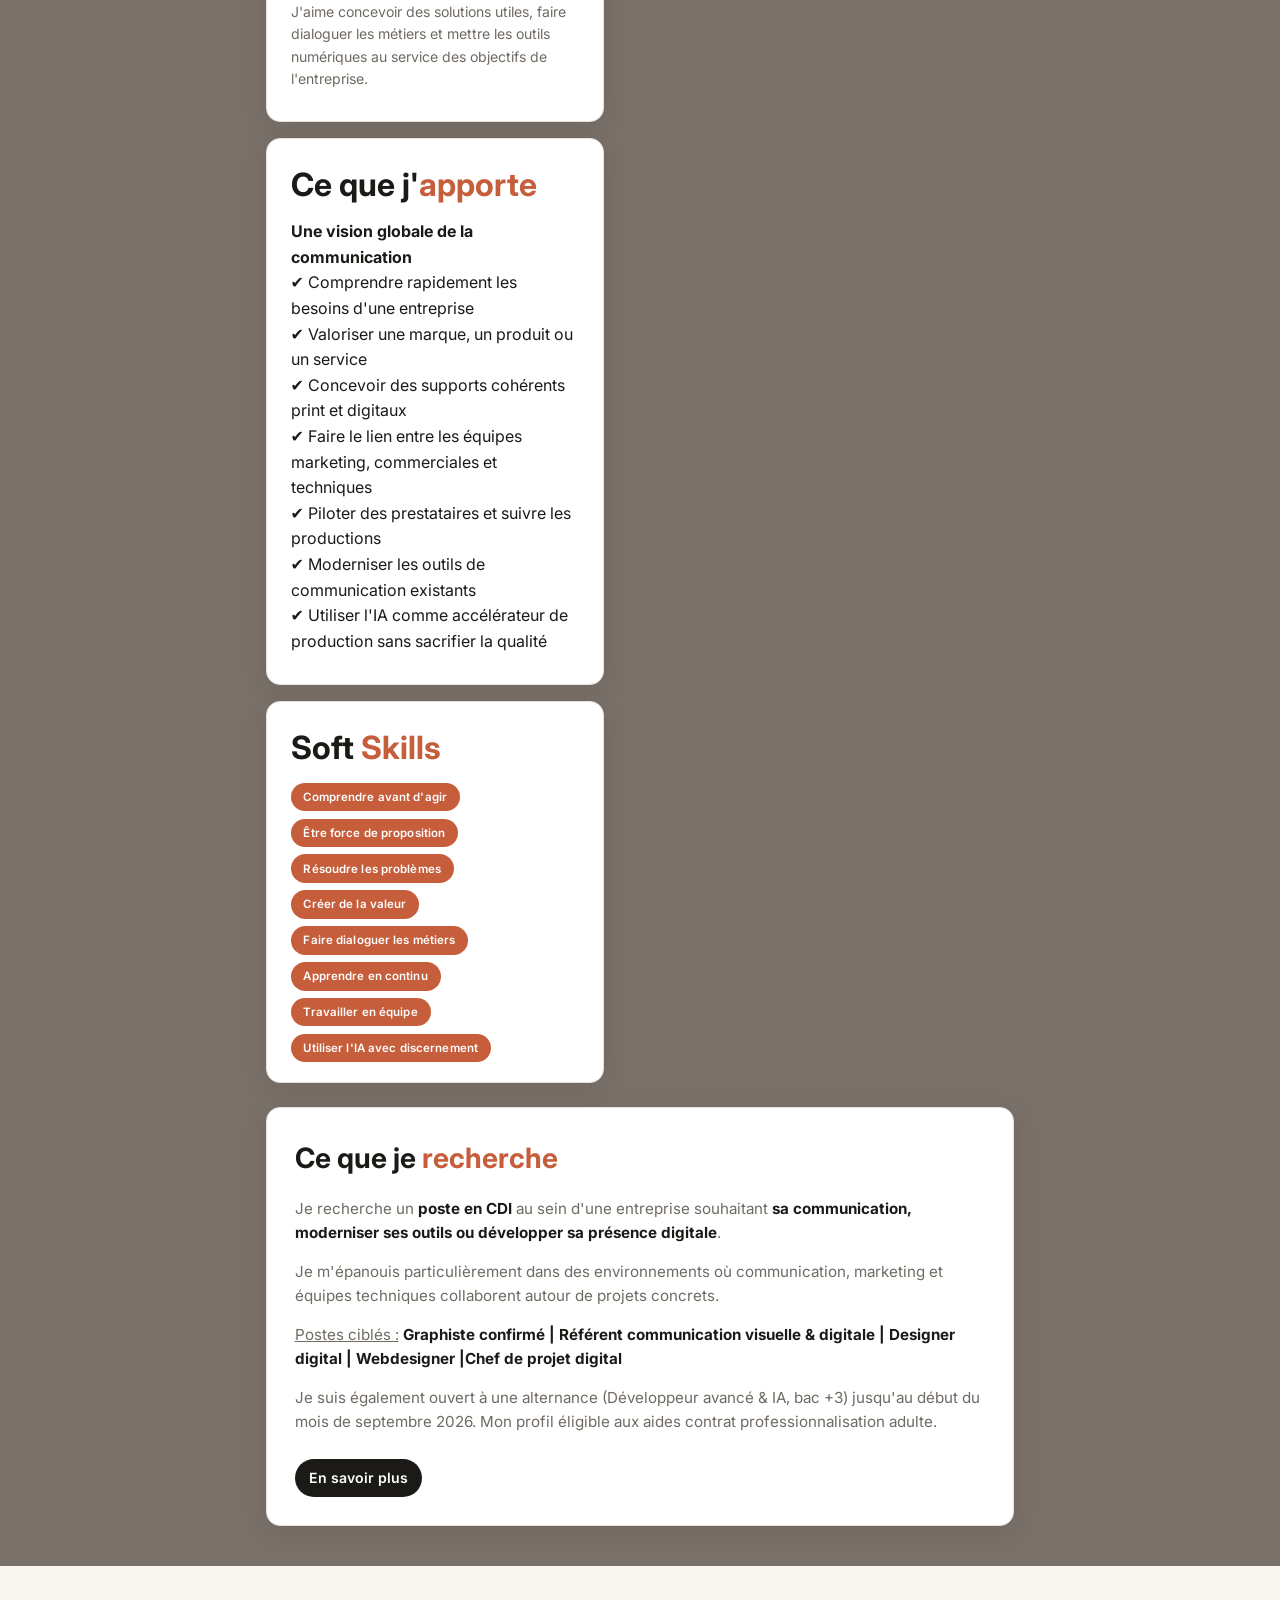
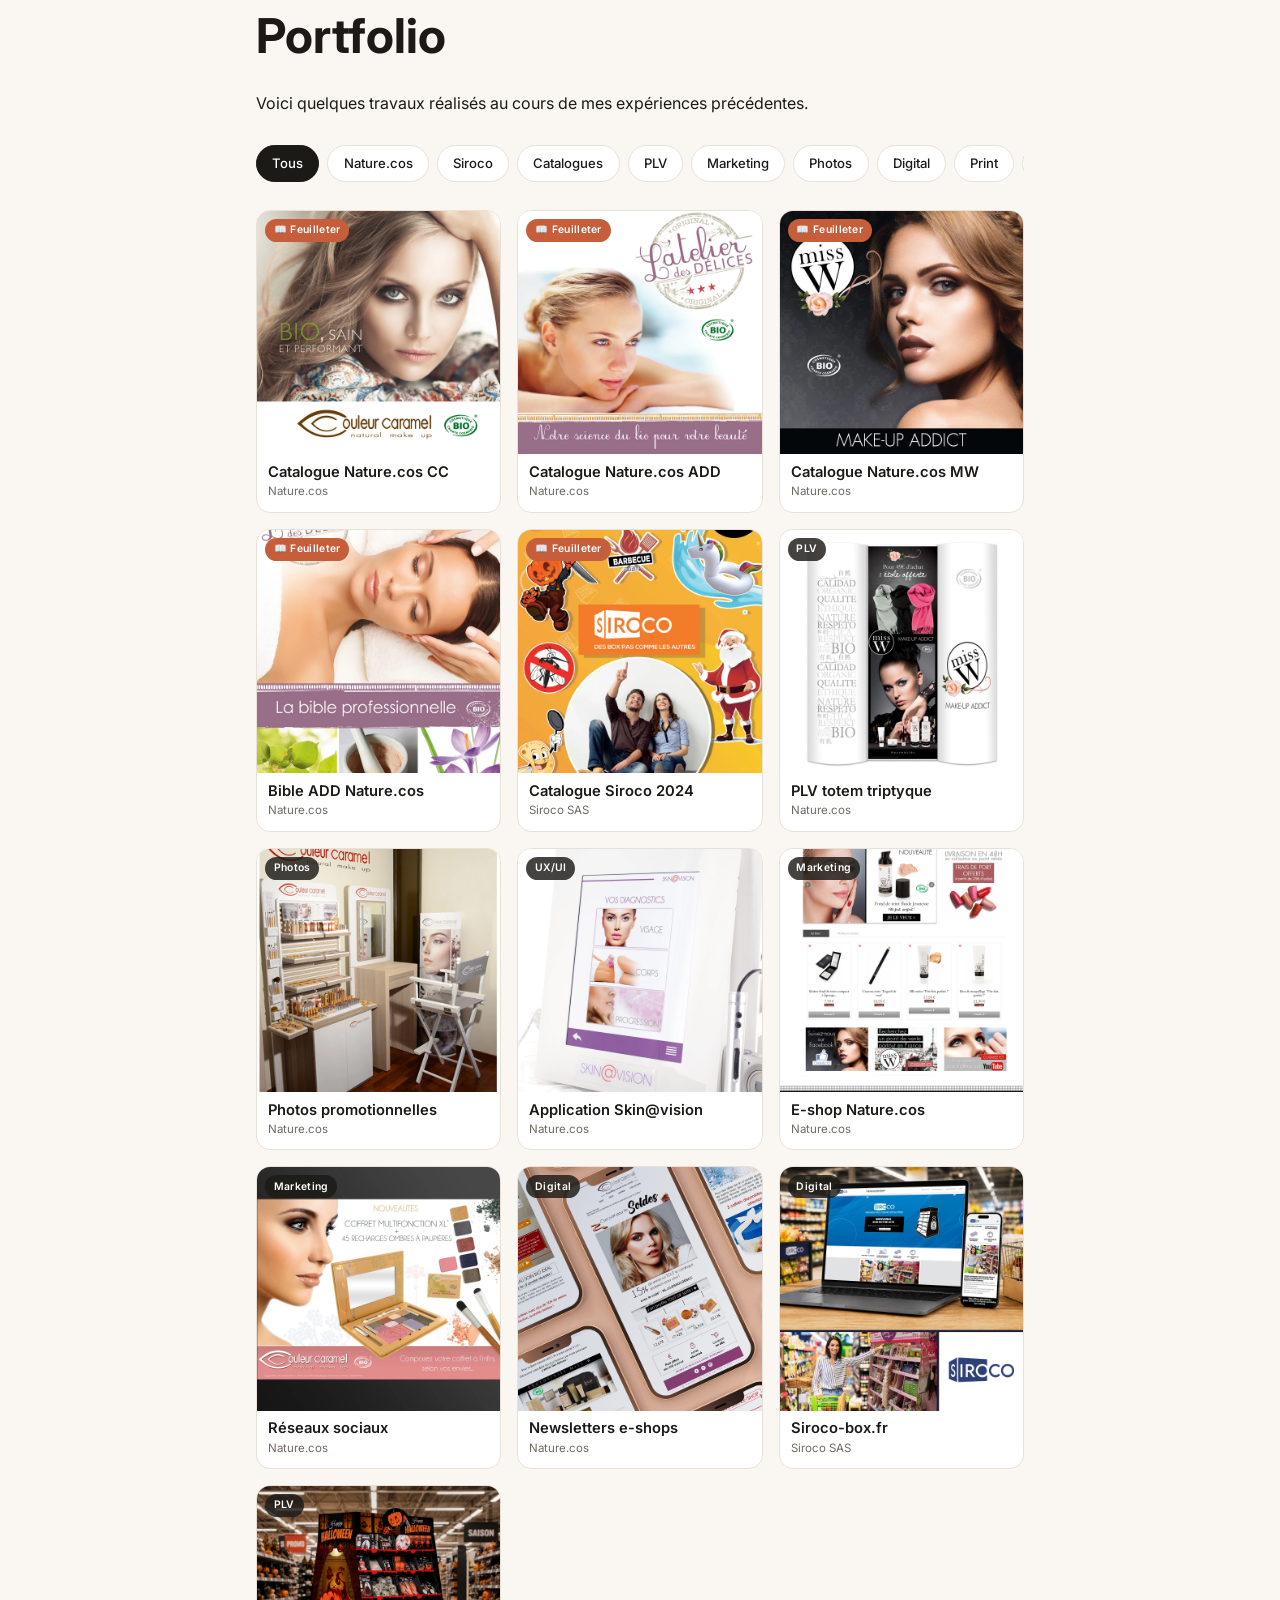
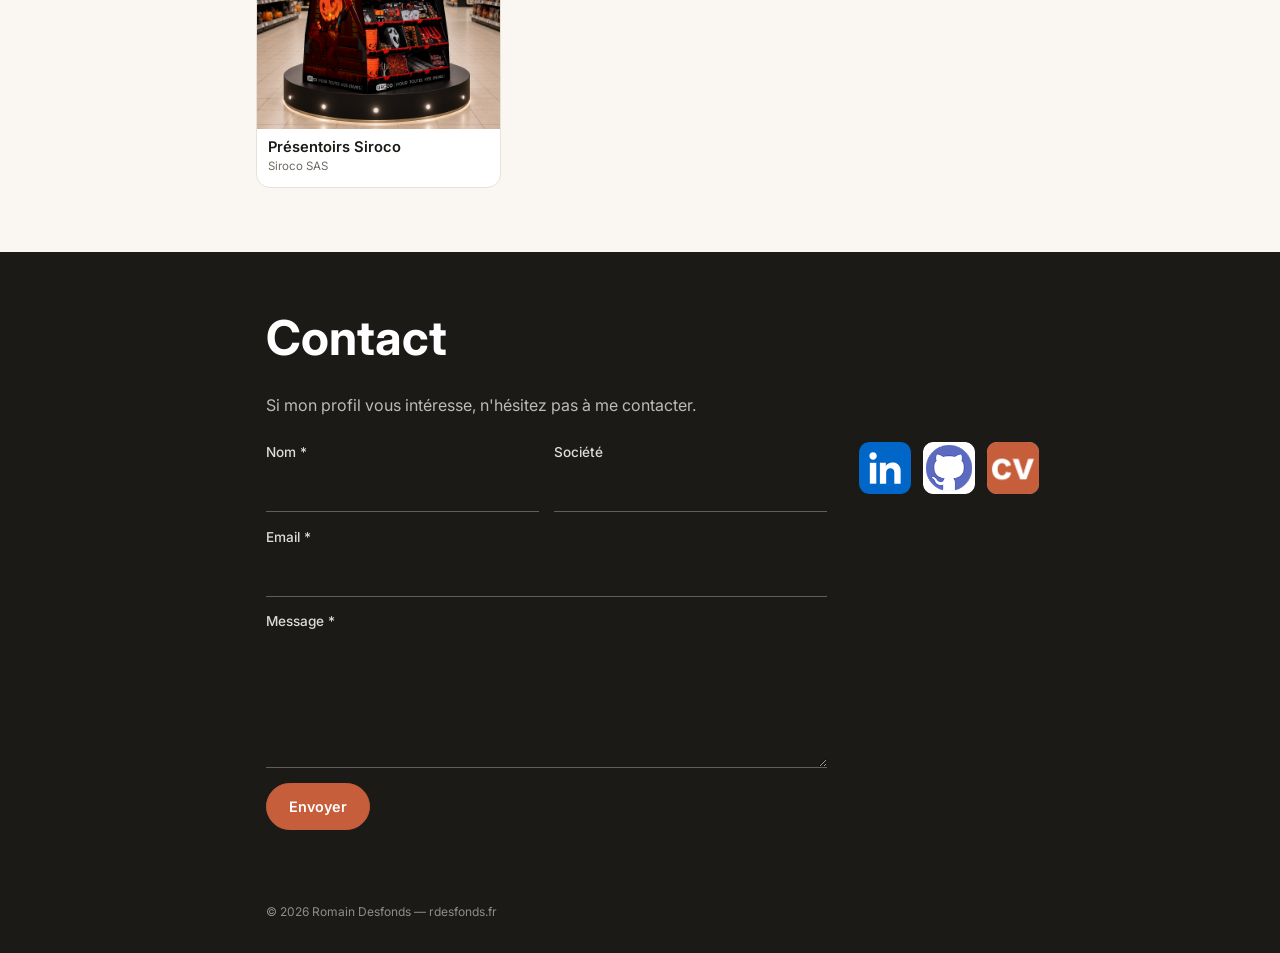
==== commit f45ddb81: "maj profil" ====
--- a/index.html
+++ b/index.html
@@ -7,12 +7,12 @@
 
   <!-- ===== SEO de base — ✏️ à personnaliser =====
        Title : 50-60 caractères max, mots-clés métier en premier -->
-  <title>Graphiste print & digital — Book de Romain Desfonds</title>
+  <title>Graphiste print & digital — Portfolio de Romain Desfonds</title>
   <meta name="description"
     content="Book de Romain Desfonds, graphiste print & digital : catalogues produits, PLV, présentoirs, packaging, visuels e-shop, newsletters et community management.">
   <meta name="author" content="Romain Desfonds">
   <meta name="robots" content="index, follow">
-  <link rel="canonical" href="https://metakina.fr/book/">
+  <link rel="canonical" href="https://rdesfonds.fr/">
   <meta name="theme-color" content="#faf7f2">
 
   <!-- ===== Open Graph ===== -->
@@ -20,15 +20,15 @@
   <meta property="og:site_name" content="Romain Desfonds — Graphiste">
   <meta property="og:title" content="Graphiste print & digital — Book de Romain Desfonds">
   <meta property="og:description" content="Catalogues, PLV, packaging, e-shop : découvrez mon book en ligne.">
-  <meta property="og:url" content="https://metakina.fr/book/">
-  <meta property="og:image" content="https://metakina.fr/book/assets/og-image.jpg">
+  <meta property="og:url" content="https://rdesfonds.fr/">
+  <meta property="og:image" content="https://rdesfonds.fr/assets/og-image.jpg">
   <meta property="og:locale" content="fr_FR">
 
   <!-- ===== Twitter/X card ===== -->
   <meta name="twitter:card" content="summary_large_image">
-  <meta name="twitter:title" content="Graphiste print & digital — Book de Romain Desfonds">
+  <meta name="twitter:title" content="Graphiste print & digital — Portfolio de Romain Desfonds">
   <meta name="twitter:description" content="Catalogues, PLV, packaging, e-shop : découvrez mon book en ligne.">
-  <meta name="twitter:image" content="https://metakina.fr/book/assets/og-image.jpg">
+  <meta name="twitter:image" content="https://rdesfonds.fr/assets/og-image.jpg">
 
   <link rel="icon" href="favicon.ico" sizes="any">
 
@@ -98,90 +98,76 @@
     </section>
 
     <!-- ===== Profil ===== -->
-    <section id="profil" class="profile-section">
-      <div class="section-inner profile-layout">
-        <div class="profile-photo">
-
-          <img src="assets/img/romain-desfonds-graphiste-senior-developpeur-junior-portrait.webp"
-            alt="Portrait de Romain Desfonds, graphiste et développeur front-end">
-        </div>
-
-        <div class="profile-stack">
-          <h2 class="section-title-light">Profil</h2>
-
-          <article class="panel">
-            <h3 class="section-title">Comprendre. Concevoir.<span class="accent">Valoriser.</span></h3>
-            <p>Depuis plus de vingt ans, j'accompagne les entreprises dans la création et l'évolution de leur
-              communication visuelle.</p>
-            <p>Au fil de mon parcours, j'ai progressivement élargi mon métier : webdesign, e-commerce, photographie
-              produit, UX, développement web, gestion de projet et intelligence artificielle.</p>
-            <p>Aujourd'hui, cette double culture créative et technique me permet d'intervenir sur l'ensemble d'un
-              projet, de la compréhension du besoin jusqu'à sa mise en œuvre.
-
-            <p>J'aime concevoir des solutions utiles, faire dialoguer les métiers et mettre les outils numériques au
-              service des objectifs de l'entreprise.</p>
-          </article>
-          <article class="panel">
-            <h3 class="panel-title">Ce que j'<span class="accent">apporte</span></h3>
-            <strong>Une vision globale de la communication</strong>
-            
-
-            <br>✔ Comprendre rapidement les besoins d'une entreprise
-
-            <br>✔ Valoriser une marque, un produit ou un service
-
-            <br>✔ Concevoir des supports cohérents print et digitaux
-
-            <br>✔ Faire le lien entre les équipes marketing, commerciales et techniques
-
-            <br>✔ Piloter des prestataires et suivre les productions
-
-            <br>✔ Moderniser les outils de communication existants
-
-            <br>✔ Utiliser l'IA comme accélérateur de production sans sacrifier la qualité</p>
-          </article>
-          <article class="panel">
-            <h3 class="panel-title">Ce que je <span class="accent">recherche</span></h3>
-            <p>Je recherche un poste en CDI au sein d'une entreprise souhaitant renforcer sa communication, moderniser ses outils ou développer sa présence digitale.
-
-<br>Je m'épanouis particulièrement dans des environnements où communication, marketing et équipes techniques collaborent autour de projets concrets.<br>
-
-<br><strong>Postes recherchés :</strong>
-<br>- Référent communication visuelle & digitale
-<br>- Chef de projet digital
-<br>- Designer digital
-<br>- Webdesigner
-<br>- Graphiste confirmé</p></article>
-
-<article class="panel"><p>Je suis également ouvert à une alternance (Développeur avancé &amp; IA, bac +3) jusqu'à début septembre — profil
-              éligible aux aides contrat professionnalisation adulte.</p>
-              
-<a href="https://www.rdesfonds.fr/alternance" target="_blank" rel="noopener">En savoir plus</a>          </article>
-
-          <article class="panel">
-            <h3 class="panel-title">Soft <span class="accent">Skills</span></h3>
-            <ul class="skill-tags">
-              <li>Comprendre avant d'agir</li>
-              <li>Être force de proposition</li>
-              <li>Résoudre les problèmes</li>
-              <li>Créer de la valeur</li>
-              <li>Faire dialoguer les métiers</li>
-              <li>Apprendre en continu</li>
-              <li>Travailler en équipe</li>
-              <li>Utiliser l'IA avec discernement
-                
-              </li>
-            </ul>
-          </article>
-
-        </div>
-      </div>
+   <section id="profil" class="profile-section">
+  <div class="section-inner">
+
+    <div class="profile-layout">
+      <div class="profile-stack">
+        <h2 class="section-title-light">Profil</h2>
+
+        <article class="panel">
+          <h3 class="section-title">Comprendre, concevoir,<span class="accent">valoriser.</span></h3>
+          <p>Depuis plus de vingt ans, j'accompagne les entreprises dans la création et l'évolution de leur
+            communication visuelle.</p>
+          <p>Au fil de mon parcours, j'ai progressivement élargi mon métier : supports print, webdesign, e-commerce, photographie
+            produit, UX, développement web, gestion de projet...</p>
+          <p>Aujourd'hui, cette double culture créative et technique me permet d'intervenir sur l'ensemble d'un
+            projet, de la compréhension du besoin jusqu'à sa mise en œuvre.</p>
+          <p>J'aime concevoir des solutions utiles, faire dialoguer les métiers et mettre les outils numériques au
+            service des objectifs de l'entreprise.</p>
+        </article>
+
+        <article class="panel">
+          <h3 class="panel-title">Ce que j'<span class="accent">apporte</span></h3>
+          <strong>Une vision globale de la communication</strong>
+          <br>✔ Comprendre rapidement les besoins d'une entreprise
+          <br>✔ Valoriser une marque, un produit ou un service
+          <br>✔ Concevoir des supports cohérents print et digitaux
+          <br>✔ Faire le lien entre les équipes marketing, commerciales et techniques
+          <br>✔ Piloter des prestataires et suivre les productions
+          <br>✔ Moderniser les outils de communication existants
+          <br>✔ Utiliser l'IA comme accélérateur de production sans sacrifier la qualité</p>
+        </article>
+
+        <article class="panel">
+          <h3 class="panel-title">Soft <span class="accent">Skills</span></h3>
+          <ul class="skill-tags">
+            <li>Comprendre avant d'agir</li>
+            <li>Être force de proposition</li>
+            <li>Résoudre les problèmes</li>
+            <li>Créer de la valeur</li>
+            <li>Faire dialoguer les métiers</li>
+            <li>Apprendre en continu</li>
+            <li>Travailler en équipe</li>
+            <li>Utiliser l'IA avec discernement</li>
+          </ul>
+        </article>
+      </div>
+
+      <div class="profile-photo">
+        <img src="assets/img/romain-desfonds-graphiste-senior-developpeur-junior-portrait.webp"
+          alt="Portrait de Romain Desfonds, graphiste et développeur front-end">
+      </div>
+    </div>
+
+    <article class="panel profile-search">
+      <h3 class="panel-title">Ce que je <span class="accent">recherche</span></h3>
+      <p>Je recherche un <strong>poste en CDI</strong> au sein d'une entreprise souhaitant <strong>sa communication, moderniser ses outils ou développer sa présence digitale</strong>.</p>
+      <p>Je m'épanouis particulièrement dans des environnements où communication, marketing et équipes techniques collaborent autour de projets concrets.</p>
+      <p><u>Postes ciblés :</u> <strong>Graphiste confirmé | Référent communication visuelle & digitale | Designer digital | Webdesigner |Chef de projet digital</strong></p>
+      <p>Je suis également ouvert à une alternance (Développeur avancé &amp; IA, bac +3) jusqu'au début du mois de septembre 2026. Mon profil
+        éligible aux aides contrat professionnalisation adulte.</p>
+      <a href="https://www.rdesfonds.fr/alternance" target="_blank" rel="noopener">En savoir plus</a>
+    </article>
+
+  </div>
+</section>
     </section>
 
     <!-- ===== Galerie / Book ===== -->
     <section id="book" class="gallery-section">
       <div class="section-inner">
-        <h2 class="section-title">Mon book</h2>
+        <h2 class="section-title">Portfolio</h2>
         <p class="galerie-intro">Voici quelques travaux réalisés au cours de mes expériences précédentes.</p>
 
         <div class="filters" id="filters" role="tablist" aria-label="Filtrer les projets"></div>
--- a/assets/css/style.css
+++ b/assets/css/style.css
@@ -52,8 +52,8 @@
 }
 body.no-scroll { overflow: hidden; }
 
-h1 { font-weight: 700; font-size: 2.5em; }
-h2 { font-weight: 700; font-size: 2.3em; }
+h1 { font-weight: 700; font-size: 2.7em; }
+h2 { font-weight: 700; font-size: 3em; }
 
 img { display: block; max-width: 100%; }
 
@@ -92,30 +92,29 @@
   gap: .4rem;
   margin-top: .6rem;
   color: var(--card);
-  background: var(--ink, #d4a24c);
+  background: var(--ink);
   text-decoration: none;
   font-size: .88rem;
   font-weight: 600;
   padding: .5rem .9rem;
   border-radius: 999px;
-  transition: transform .15s ease, box-shadow .15s ease;
-}
-
+  transition: transform .15s ease, box-shadow .15s ease, background-color .15s ease;
+}
 .panel a:hover {
-background-color:var(--accent);  box-shadow: 0 3px 0 var(--ink);
-}
-
+  background-color: var(--accent);
+  box-shadow: 0 3px 0 var(--ink);
+}
 .panel a:active {
   transform: translateY(0);
   box-shadow: none;
 }
+
 /* --- Titres de section & accent --- */
 .section-title {
   font-family: var(--font-title);
   font-weight: 700;
   margin-bottom: 1rem;
 }
-
 .section-title-light {
   color: var(--card);
 }
@@ -375,6 +374,16 @@
 
 /* ============================================================
    5. Profil
+   ------------------------------------------------------------
+   Structure :
+   .profile-layout   → grille à 2 blocs : .profile-stack (textes)
+                        + .profile-photo (portrait)
+   .profile-search   → panel "Ce que je recherche", en dehors de
+                        .profile-layout, pleine largeur de section
+
+   Mobile : photo au-dessus du texte (ordre naturel du DOM).
+   Desktop (≥900px) : photo à droite, texte à gauche, via `order`
+   (le DOM reste inchangé, seul l'affichage est inversé).
    ============================================================ */
 .profile-section {
   padding: 2.5rem 1rem;
@@ -414,6 +423,11 @@
   white-space: nowrap;
 }
 
+/* Panel "Ce que je recherche" : pleine largeur, sous les 2 colonnes */
+.profile-search {
+  margin-top: 1.5rem;
+}
+
 @media (min-width: 900px) {
   .profile-layout { flex-direction: row; align-items: flex-start; gap: 2rem; }
 
@@ -422,6 +436,7 @@
     max-width: 55%;
     position: sticky;
     top: 120px;
+    order: 2;   /* ✏️ passe à droite */
   }
   .profile-photo img {
     width: 100%;
@@ -434,6 +449,7 @@
     display: flex;
     flex-direction: column;
     gap: 1rem;
+    order: 1;   /* ✏️ passe à gauche */
   }
   .profile-stack .panel {
     padding: 1.25rem 1.5rem;
@@ -451,6 +467,7 @@
   .gallery-section { padding: 2rem 0 4rem; }
 }
 .galerie-intro { color: var(--ink); margin-bottom: 1.5rem; }
+
 /* --- Filtres (chips) --- */
 .filters {
   display: flex;
@@ -538,6 +555,7 @@
 .contact-grid {
   display: flex;
   flex-direction: column;   /* ✏️ empile en mobile */
+  align-items: stretch;     /* force les enfants à occuper toute la largeur */
   gap: 2rem;
 }
 .contact-form { display: flex; flex-direction: column; gap: .9rem; width: 100%; max-width: 42rem; }
@@ -557,8 +575,8 @@
   font: inherit;
   color: #fff;
   background: var(--ink);
-  border:none;
-border-bottom: 1px solid rgba(255, 255, 255, .3);
+  border: none;
+  border-bottom: 1px solid rgba(255, 255, 255, .3);
   padding: .65rem .8rem;
 }
 .contact-form input:focus,
@@ -577,14 +595,14 @@
 .form-status.ok { color: #8fce9a; }
 .form-status.err { color: #e89a8a; }
 
+.contact-aside {
+  display: flex;
+  align-items: flex-start;
+  width: 100%;   /* ✏️ pour que justify-content ait de l'espace à répartir */
+}
 .contact-aside h3 { font-size: 1em; font-weight: 600; margin-bottom: .4rem; }
 .contact-aside p { color: rgba(255, 255, 255, .7); font-size: .9rem; margin-bottom: 1rem; }
 .contact-aside a { color: var(--accent); word-break: break-all; }
-.contact-aside {
-  display: flex;
-  align-items: flex-start;
-  width: 100%;   /* ✏️ pour que justify-content ait de l'espace à répartir */
-}
 
 .social-icons {
   display: flex;
@@ -604,6 +622,7 @@
   object-fit: contain;
 }
 .social-icon:hover { transform: translateY(-3px); opacity: .85; }
+
 .reveal-btn {
   display: block;
   width: 100%;
@@ -620,7 +639,6 @@
   cursor: pointer;
   text-decoration: none;
 }
-
 .reveal-btn:hover { border-color: var(--accent); }
 /* état "révélé" : le bouton devient un lien, garde exactement le même gabarit */
 .reveal-btn.is-revealed { cursor: default; }
@@ -871,25 +889,4 @@
   line-height: 1;
   cursor: pointer;
 }
-.bv-btn:hover { background: var(--accent); }
-
-.contact-grid {
-  display: flex;
-  flex-direction: column;
-  align-items: stretch;   /* ✏️ force les enfants à occuper toute la largeur */
-  gap: 2rem;
-}
-
-.contact-form { width: 100%; }   /* ✏️ ajout, sécurise la largeur en mobile */
-
-.contact-aside {
-  display: flex;
-  align-items: flex-start;
-  width: 100%;
-}
-
-.social-icons {
-  display: flex;
-  justify-content: center;
-  gap: .75rem;
-}+.bv-btn:hover { background: var(--accent); }
